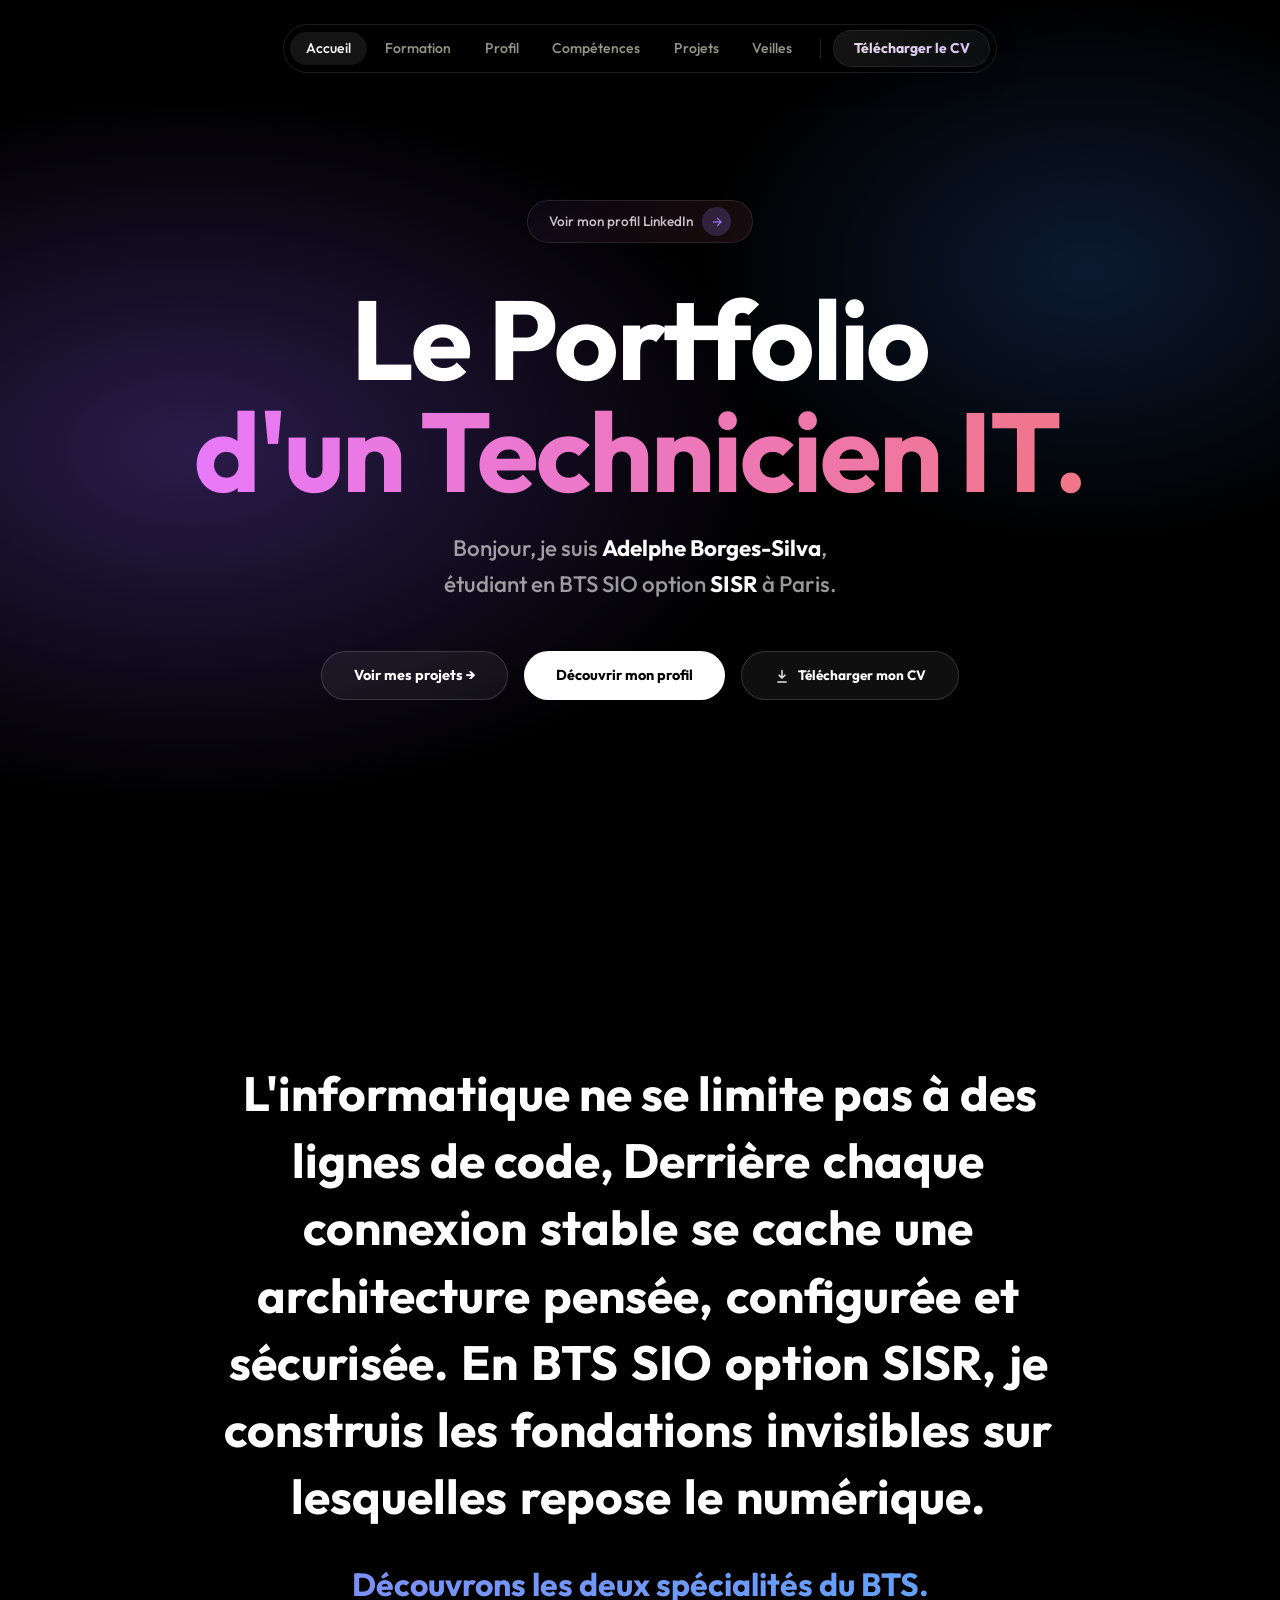
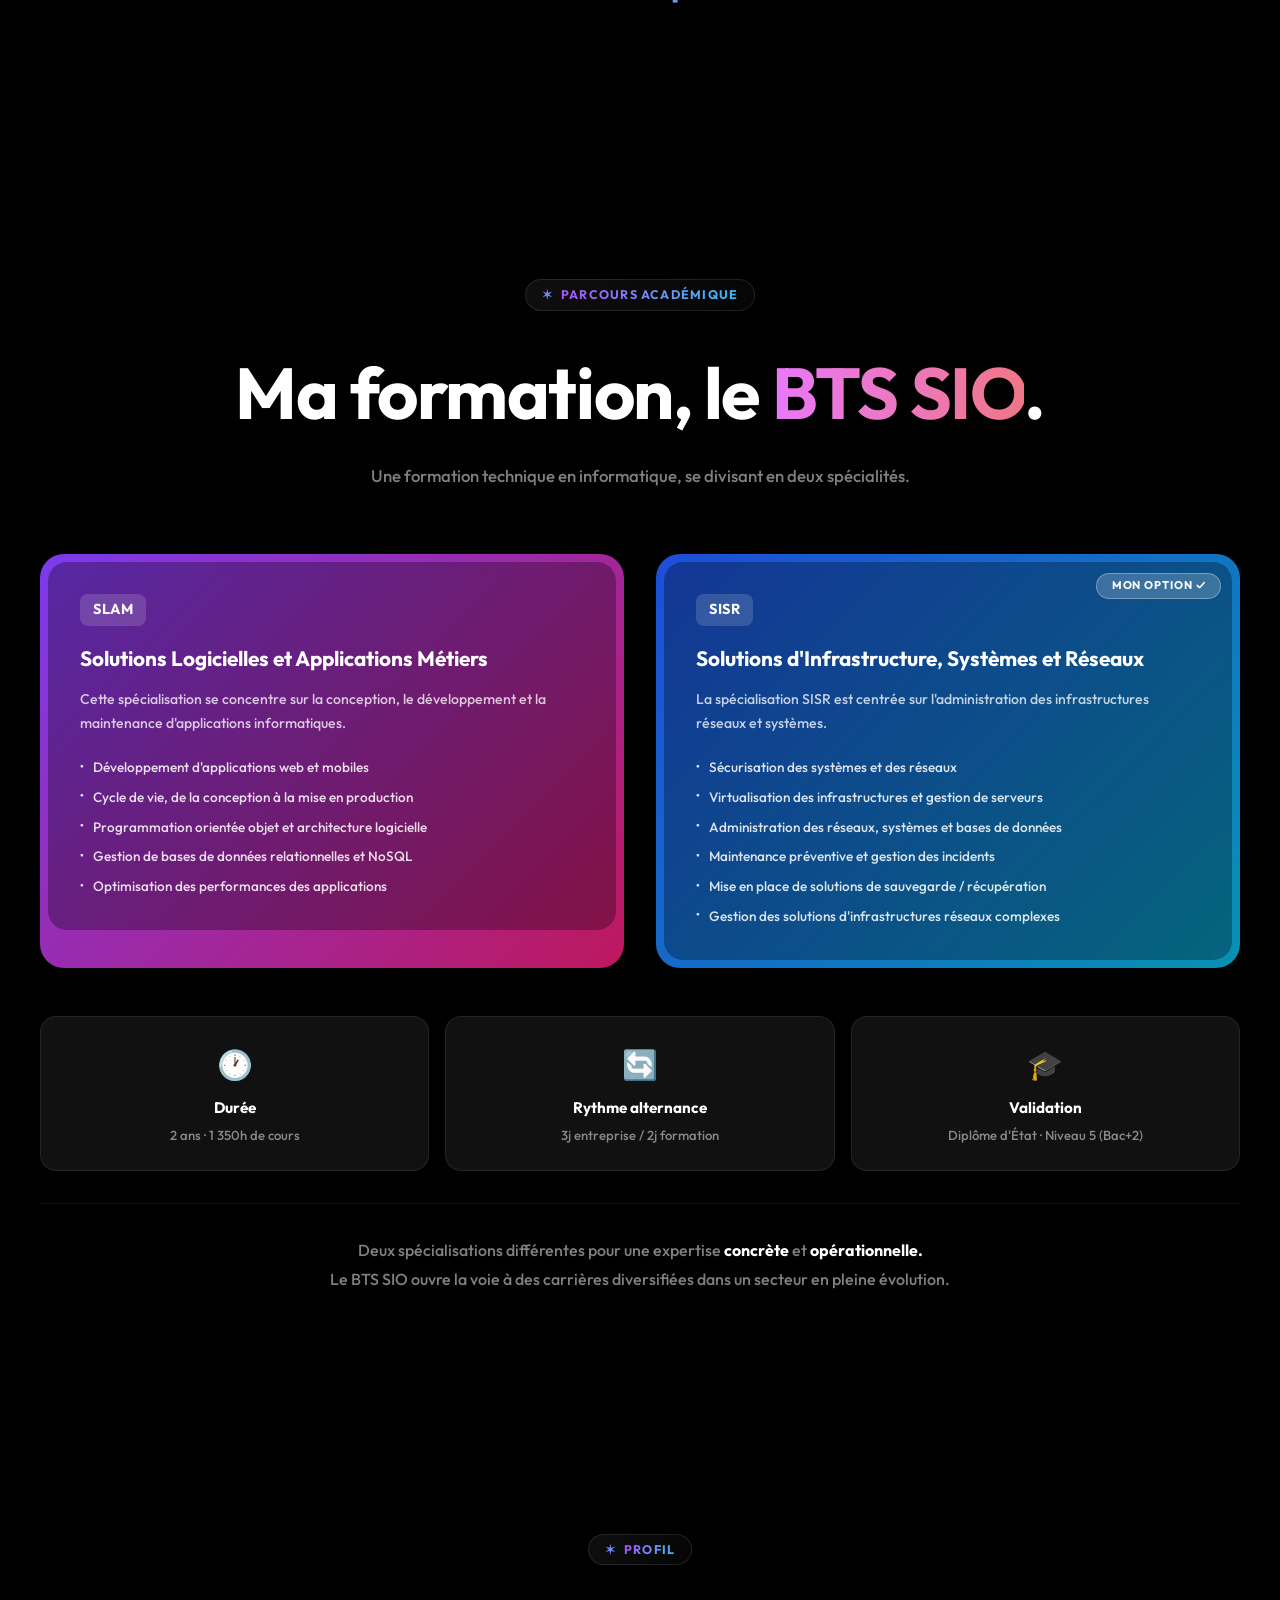
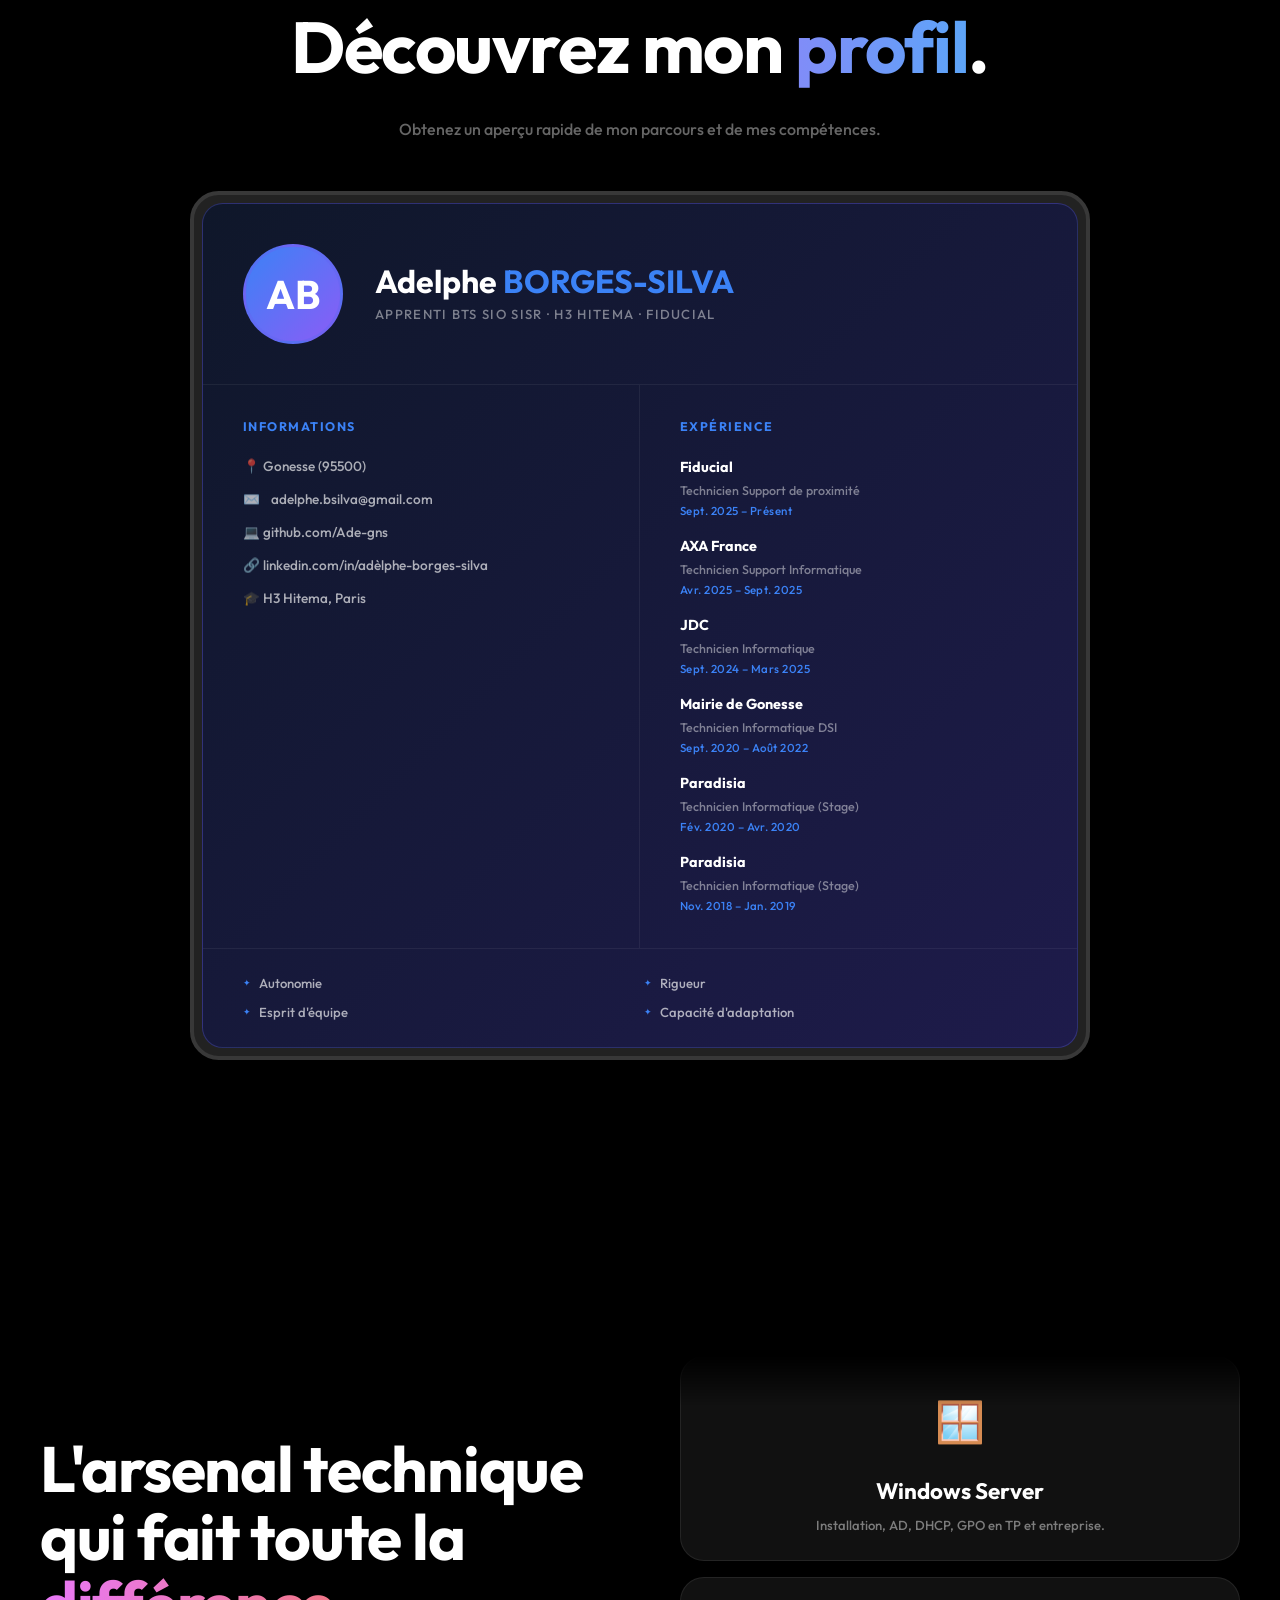
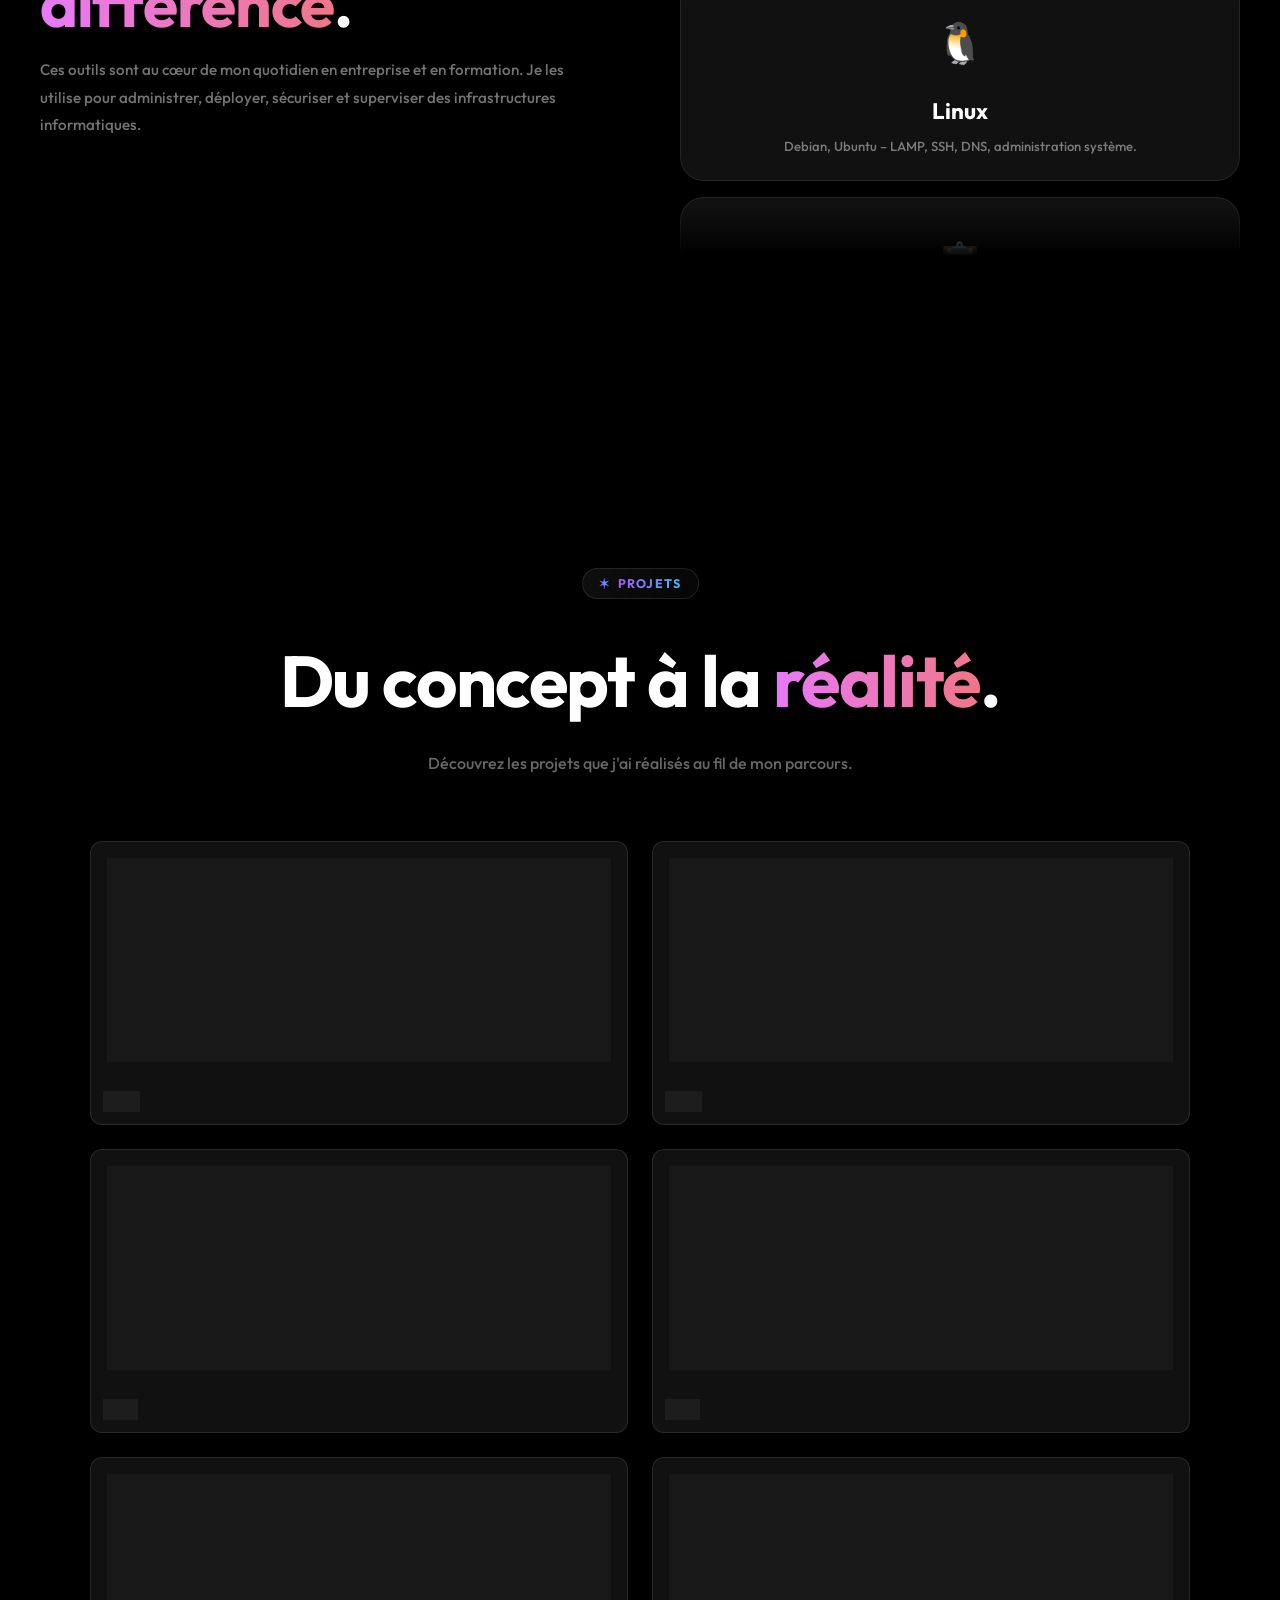
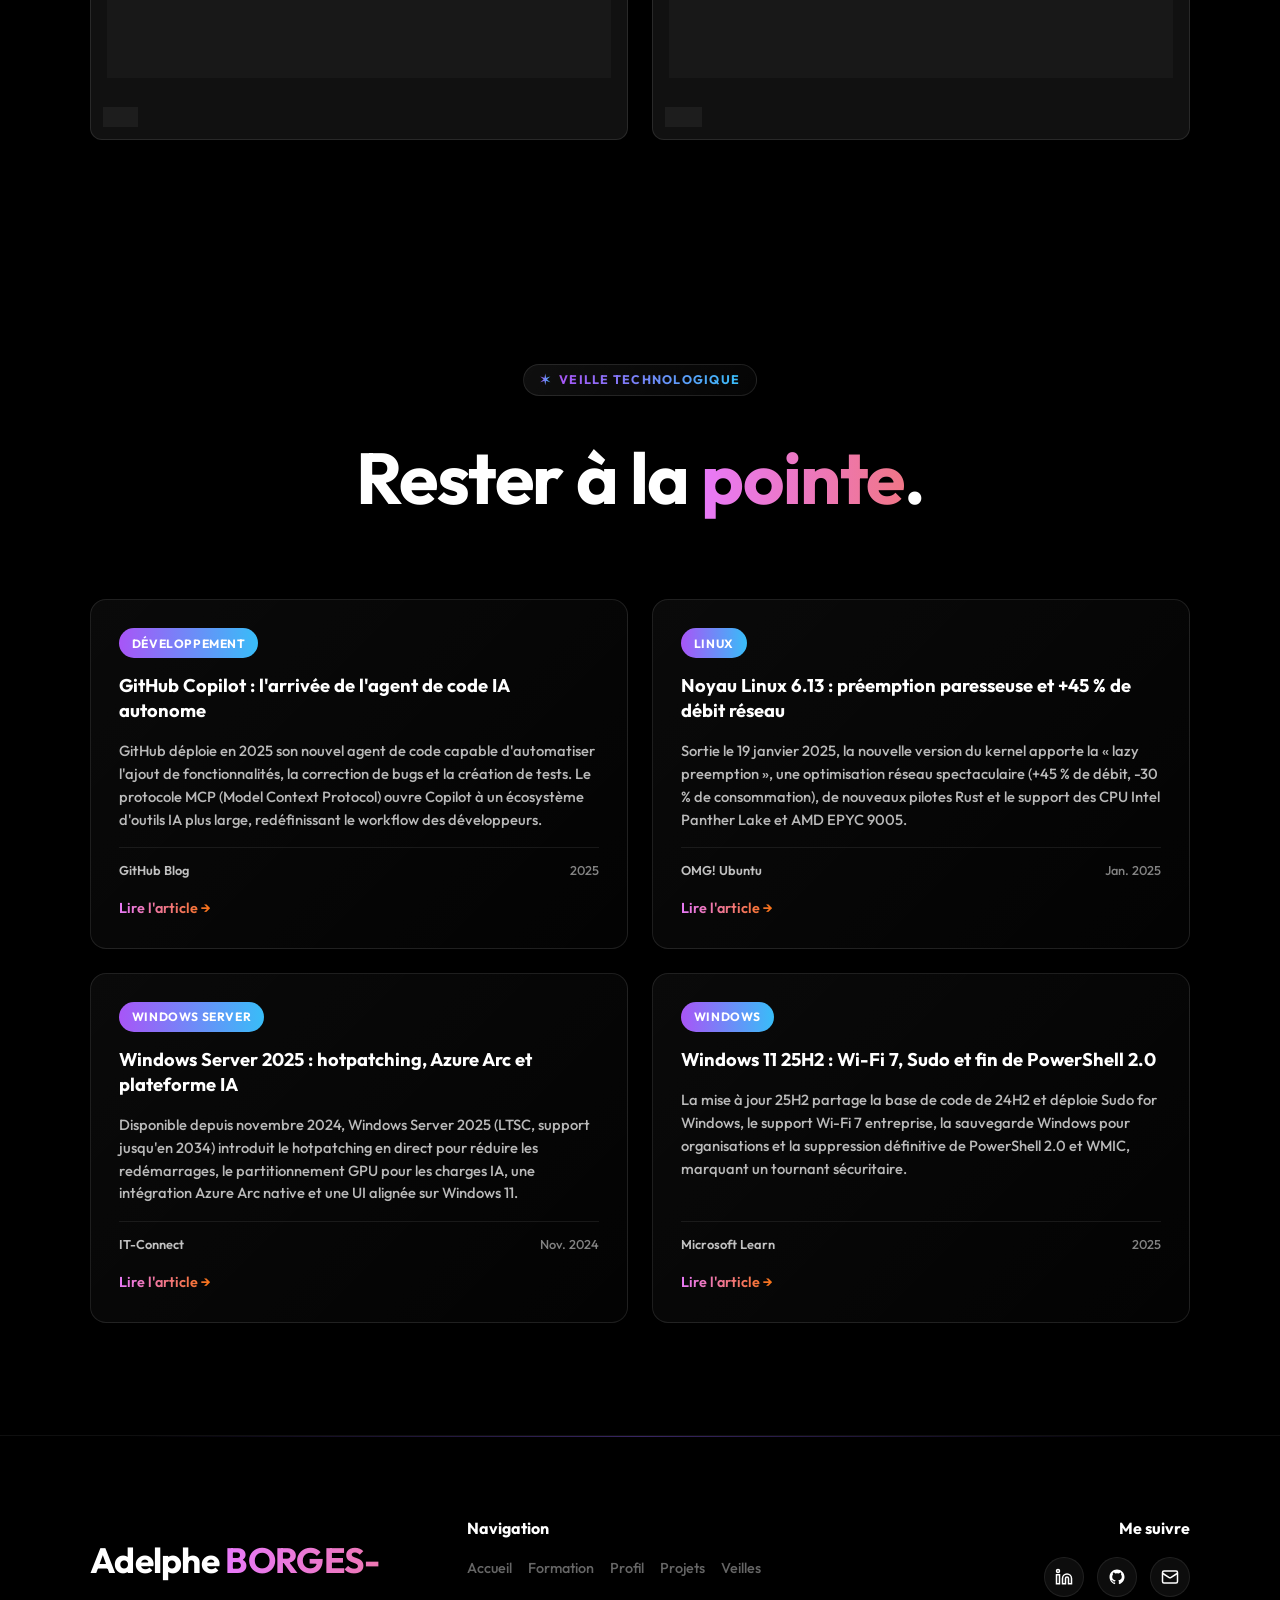
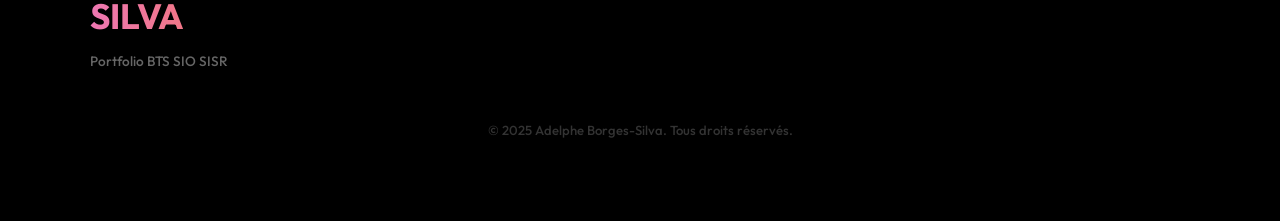
==== index.html @ 4447c148 "Fixing preview" ====
<!DOCTYPE html>
<html lang="fr">
<head>
  <meta charset="UTF-8">
  <meta name="viewport" content="width=device-width, initial-scale=1">
  <title>Portfolio – Adelphe Borges|BTS SIO SISR</title>
  <meta name="description" content="Portfolio BTS SIO SISR d'Adelphe Borges-Silva, technicien IT en alternance.">
  <meta name="author" content="Adelphe Borges-Silva">

  <!-- Google Fonts -->
  <link rel="preconnect" href="https://fonts.googleapis.com">
  <link rel="preconnect" href="https://fonts.gstatic.com" crossorigin>
  <link href="https://fonts.googleapis.com/css2?family=Outfit:wght@400;500;700&family=DM+Sans:wght@400;500;700&display=swap" rel="stylesheet">

  <!-- CSS -->
  <link rel="stylesheet" href="css/style.css">

  <!-- Open Graph -->
  <meta property="og:type" content="website" />
  <meta property="og:url" content="https://ade-gns.github.io/" />
  <meta property="og:title" content="Portfolio – Adelphe Borges-Silva | Technicien IT BTS SIO SISR" />
  <meta property="og:description" content="Portfolio de Adelphe Borges-Silva, étudiant BTS SIO option SISR, en alternance. Découvrez mes projets, compétences et expériences." />
  <meta property="og:image" content="https://ade-gns.github.io/preview.png" />
  <meta property="og:image:width" content="1200" />
  <meta property="og:image:height" content="630" />

  <!-- Twitter Card -->
  <meta name="twitter:card" content="summary_large_image" />
  <meta name="twitter:title" content="Portfolio – Adelphe Borges-Silva | Technicien IT BTS SIO SISR" />
  <meta name="twitter:description" content="Portfolio de Adelphe Borges-Silva, étudiant BTS SIO option SISR à H3 Hitema Paris, en alternance chez Fiducial. Découvrez mes projets, compétences et expériences." />
  <meta name="twitter:image" content="https://ade-gns.github.io/preview.png" />
</head>
<body>

  <!-- Barre de progression scroll -->
  <div class="scroll-progress" aria-hidden="true"></div>

  <!-- ── NAV ── -->
  <nav class="main-nav">
    <ul class="nav-links">
      <li><a href="#accueil" class="active">Accueil</a></li>
      <li><a href="#formation">Formation</a></li>
      <li><a href="#profil">Profil</a></li>
      <li><a href="#competences">Compétences</a></li>
      <li><a href="#projets">Projets</a></li>
      <li><a href="#veille">Veilles</a></li>
    </ul>
    <div class="nav-sep"></div>
    <a href="CV_Adelphe_Borges-Silva.pdf" download class="nav-cta">
      <span>Télécharger le CV</span>
    </a>
  </nav>

  <!-- ── ACCUEIL ── -->
  <section id="accueil">
    <div class="container">
      <a href="https://www.linkedin.com/in/ad%C3%A8lphe-borges-silva-b45936316/" target="_blank" rel="noopener noreferrer" class="hero-tag">
        <span>Voir mon profil LinkedIn</span>
        <div class="hero-tag-arrow">
          <svg width="14" height="14" viewBox="0 0 24 24" fill="none" stroke="rgba(168,129,255,.9)" stroke-width="2" aria-hidden="true">
            <path d="M5 12h14"/><path d="m12 5 7 7-7 7"/>
          </svg>
        </div>
      </a>
      <h1 class="hero-h1">
        Le Portfolio<br>
        <span class="grad">d'un Technicien IT.</span>
      </h1>
      <p class="hero-sub">
        Bonjour, je suis <strong>Adelphe Borges-Silva</strong>,<br>
        étudiant en BTS SIO option <strong>SISR</strong> à Paris.
      </p>
      <div class="hero-btns">
        <a href="#projets" class="btn-pill btn-outline">Voir mes projets →</a>
        <a href="#profil" class="btn-pill btn-solid">Découvrir mon profil</a>
        <a href="CV_Adelphe_Borges-Silva.pdf" download class="btn-pill btn-outline btn-small">
          <svg width="16" height="16" viewBox="0 0 24 24" fill="none" stroke="currentColor" stroke-width="2" aria-hidden="true">
            <path d="M12 3v12"/><path d="m7 10 5 5 5-5"/><path d="M5 21h14"/>
          </svg>
          Télécharger mon CV
        </a>
      </div>
    </div>
  </section>

  <!-- ── INTRO ── -->
  <section id="intro" class="section-intro">
    <div class="intro-text">
      <span>L'informatique ne se limite pas à des lignes de code, </span>
      <span id="scroll-words">
        <span class="fade-word">Derrière </span>
        <span class="fade-word">chaque </span>
        <span class="fade-word">connexion </span>
        <span class="fade-word">stable </span>
        <span class="fade-word">se </span>
        <span class="fade-word">cache </span>
        <span class="fade-word">une </span>
        <span class="fade-word">architecture </span>
        <span class="fade-word">pensée, </span>
        <span class="fade-word">configurée </span>
        <span class="fade-word">et </span>
        <span class="fade-word">sécurisée. </span>
        <span class="fade-word">En </span>
        <span class="fade-word">BTS </span>
        <span class="fade-word">SIO </span>
        <span class="fade-word">option </span>
        <span class="fade-word">SISR, </span>
        <span class="fade-word">je </span>
        <span class="fade-word">construis </span>
        <span class="fade-word">les </span>
        <span class="fade-word">fondations </span>
        <span class="fade-word">invisibles </span>
        <span class="fade-word">sur </span>
        <span class="fade-word">lesquelles </span>
        <span class="fade-word">repose </span>
        <span class="fade-word">le </span>
        <span class="fade-word">numérique. </span>
      </span>
      <span class="intro-cta grad-blue">Découvrons les deux spécialités du BTS.</span>
    </div>
  </section>

  <!-- ── FORMATION ── -->
  <section id="formation">
    <div class="container">
      <div class="formation-header">
        <div class="section-badge"><span class="badge-star">✶</span> <span>Parcours Académique</span></div>
        <h2 class="formation-h2">Ma formation, le <span class="grad">BTS SIO</span>.</h2>
        <p class="formation-sub">Une formation technique en informatique, se divisant en deux spécialités.</p>
      </div>

      <div class="options-grid">
        <div class="option-card slam">
          <div class="option-inner">
            <div class="option-label">SLAM</div>
            <h3 class="option-title">Solutions Logicielles et Applications Métiers</h3>
            <p class="option-desc">Cette spécialisation se concentre sur la conception, le développement et la maintenance d'applications informatiques.</p>
            <ul class="option-list">
              <li>Développement d'applications web et mobiles</li>
              <li>Cycle de vie, de la conception à la mise en production</li>
              <li>Programmation orientée objet et architecture logicielle</li>
              <li>Gestion de bases de données relationnelles et NoSQL</li>
              <li>Optimisation des performances des applications</li>
            </ul>
          </div>
        </div>

        <div class="option-card sisr">
          <span class="option-badge">Mon option ✓</span>
          <div class="option-inner">
            <div class="option-label">SISR</div>
            <h3 class="option-title">Solutions d'Infrastructure, Systèmes et Réseaux</h3>
            <p class="option-desc">La spécialisation SISR est centrée sur l'administration des infrastructures réseaux et systèmes.</p>
            <ul class="option-list">
              <li>Sécurisation des systèmes et des réseaux</li>
              <li>Virtualisation des infrastructures et gestion de serveurs</li>
              <li>Administration des réseaux, systèmes et bases de données</li>
              <li>Maintenance préventive et gestion des incidents</li>
              <li>Mise en place de solutions de sauvegarde / récupération</li>
              <li>Gestion des solutions d'infrastructures réseaux complexes</li>
            </ul>
          </div>
        </div>
      </div>

      <div class="formation-stats">
        <div class="stat-card">
          <div class="stat-icon">🕐</div>
          <div class="stat-title">Durée</div>
          <div class="stat-val">2 ans · 1 350h de cours</div>
        </div>
        <div class="stat-card">
          <div class="stat-icon">🔄</div>
          <div class="stat-title">Rythme alternance</div>
          <div class="stat-val">3j entreprise / 2j formation</div>
        </div>
        <div class="stat-card">
          <div class="stat-icon">🎓</div>
          <div class="stat-title">Validation</div>
          <div class="stat-val">Diplôme d'État · Niveau 5 (Bac+2)</div>
        </div>
      </div>

      <div class="formation-quote">
        Deux spécialisations différentes pour une expertise <strong>concrète</strong> et <strong>opérationnelle.</strong><br>
        Le BTS SIO ouvre la voie à des carrières diversifiées dans un secteur en pleine évolution.
      </div>
    </div>
  </section>

  <!-- ── PROFIL ── -->
  <section id="profil">
    <div class="container">
      <div class="text-center profil-heading">
        <div class="section-badge"><span class="badge-star">✶</span> <span>PROFIL</span></div>
        <h2 class="profil-h2">Découvrez mon <span class="grad-blue">profil</span>.</h2>
        <p class="profil-sub">Obtenez un aperçu rapide de mon parcours et de mes compétences.</p>
      </div>

      <div class="profil-wrap">
        <div class="profil-card-outer">
          <div class="profil-card-inner">
            <div class="profil-top">
              <div class="profil-avatar">AB</div>
              <div>
                <div class="profil-name">Adelphe <span class="profil-name-blue">BORGES-SILVA</span></div>
                <div class="profil-role">Apprenti BTS SIO SISR · H3 Hitema · Fiducial</div>
              </div>
            </div>

            <div class="profil-body">
              <div class="profil-col">
                <div class="profil-col-title">Informations</div>
                <div class="profil-info-list">
                  <div class="profil-info-row">📍 Gonesse (95500)</div>
                  <div class="profil-info-row">✉️ <a href="mailto:adelphe.bsilva@gmail.com">adelphe.bsilva@gmail.com</a></div>
                  <div class="profil-info-row">💻 github.com/Ade-gns</div>
                  <div class="profil-info-row">🔗 linkedin.com/in/adèlphe-borges-silva</div>
                  <div class="profil-info-row">🎓 H3 Hitema, Paris</div>
                </div>
              </div>

              <div class="profil-col">
                <div class="profil-col-title">Expérience</div>
                <div class="profil-exp-list">
                  <div>
                    <div class="profil-exp-co">Fiducial</div>
                    <div class="profil-exp-role">Technicien Support de proximité</div>
                    <div class="profil-exp-date">Sept. 2025 – Présent</div>
                  </div>
                  <div>
                    <div class="profil-exp-co">AXA France</div>
                    <div class="profil-exp-role">Technicien Support Informatique</div>
                    <div class="profil-exp-date">Avr. 2025 – Sept. 2025</div>
                  </div>
                  <div>
                    <div class="profil-exp-co">JDC</div>
                    <div class="profil-exp-role">Technicien Informatique</div>
                    <div class="profil-exp-date">Sept. 2024 – Mars 2025</div>
                  </div>
                  <div>
                    <div class="profil-exp-co">Mairie de Gonesse</div>
                    <div class="profil-exp-role">Technicien Informatique DSI</div>
                    <div class="profil-exp-date">Sept. 2020 – Août 2022</div>
                  </div>
                  <div>
                    <div class="profil-exp-co">Paradisia</div>
                    <div class="profil-exp-role">Technicien Informatique (Stage)</div>
                    <div class="profil-exp-date">Fév. 2020 – Avr. 2020</div>
                  </div>
                  <div>
                    <div class="profil-exp-co">Paradisia</div>
                    <div class="profil-exp-role">Technicien Informatique (Stage)</div>
                    <div class="profil-exp-date">Nov. 2018 – Jan. 2019</div>
                  </div>
                </div>
              </div>
            </div>

            <div class="profil-strengths">
              <div class="profil-str">Autonomie</div>
              <div class="profil-str">Rigueur</div>
              <div class="profil-str">Esprit d'équipe</div>
              <div class="profil-str">Capacité d'adaptation</div>
            </div>
          </div>
        </div>
      </div>
    </div>
  </section>

  <!-- ── COMPÉTENCES ── -->
  <section id="competences">
    <div class="container">
      <div class="comp-layout">
        <div>
          <div class="comp-badge">
            <div class="section-badge"><span class="badge-star">✶</span> <span>OUTILS</span></div>
          </div>
          <h2 class="comp-h2">L'arsenal technique qui fait toute la <span class="grad">différence</span>.</h2>
          <p class="comp-desc">Ces outils sont au cœur de mon quotidien en entreprise et en formation. Je les utilise pour administrer, déployer, sécuriser et superviser des infrastructures informatiques.</p>
        </div>

        <div class="comp-scroll-wrap">
          <div class="comp-scroll-col">
            <!-- Première série -->
            <div class="comp-card-tool"><div class="comp-card-tool-icon">🪟</div><h3 class="comp-card-tool-name">Windows Server</h3><p class="comp-card-tool-desc">Installation, AD, DHCP, GPO en TP et entreprise.</p></div>
            <div class="comp-card-tool"><div class="comp-card-tool-icon">🐧</div><h3 class="comp-card-tool-name">Linux</h3><p class="comp-card-tool-desc">Debian, Ubuntu – LAMP, SSH, DNS, administration système.</p></div>
            <div class="comp-card-tool"><div class="comp-card-tool-icon">📋</div><h3 class="comp-card-tool-name">GLPI</h3><p class="comp-card-tool-desc">Tickets, inventaire et suivi des interventions.</p></div>
            <div class="comp-card-tool"><div class="comp-card-tool-icon">📱</div><h3 class="comp-card-tool-name">Intune / MDM</h3><p class="comp-card-tool-desc">Enrôlement et gestion d'appareils mobiles iOS.</p></div>
            <div class="comp-card-tool"><div class="comp-card-tool-icon">☁️</div><h3 class="comp-card-tool-name">Workspace One</h3><p class="comp-card-tool-desc">Profils utilisateurs et intégration réseau entreprise.</p></div>
            <div class="comp-card-tool"><div class="comp-card-tool-icon">📊</div><h3 class="comp-card-tool-name">Grafana</h3><p class="comp-card-tool-desc">Supervision et monitoring d'infrastructures.</p></div>
            <div class="comp-card-tool"><div class="comp-card-tool-icon">🔒</div><h3 class="comp-card-tool-name">Sécurité Réseaux</h3><p class="comp-card-tool-desc">Sécurisation des systèmes et gestion des risques.</p></div>
            <div class="comp-card-tool"><div class="comp-card-tool-icon">🖥️</div><h3 class="comp-card-tool-name">PDQ Deploy</h3><p class="comp-card-tool-desc">Déploiement automatisé de postes de travail.</p></div>
            <div class="comp-card-tool"><div class="comp-card-tool-icon">💻</div><h3 class="comp-card-tool-name">VMware</h3><p class="comp-card-tool-desc">Création et gestion de machines virtuelles, déploiement en production.</p></div>
            <div class="comp-card-tool"><div class="comp-card-tool-icon">🌐</div><h3 class="comp-card-tool-name">Apache2</h3><p class="comp-card-tool-desc">Configuration de serveurs web, VirtualHost, mod_rewrite et modules PHP.</p></div>
            <div class="comp-card-tool"><div class="comp-card-tool-icon">🗄️</div><h3 class="comp-card-tool-name">MariaDB / MySQL</h3><p class="comp-card-tool-desc">Création et administration de bases de données SQL, sécurisation et import/export.</p></div>
            <div class="comp-card-tool"><div class="comp-card-tool-icon">🐘</div><h3 class="comp-card-tool-name">PHP</h3><p class="comp-card-tool-desc">Déploiement d'applications web, configuration php.ini, extensions serveur.</p></div>
            <div class="comp-card-tool"><div class="comp-card-tool-icon">📦</div><h3 class="comp-card-tool-name">OCS Inventory NG</h3><p class="comp-card-tool-desc">Inventaire automatique du parc informatique, agents et intégration GLPI.</p></div>
            <div class="comp-card-tool"><div class="comp-card-tool-icon">🔵</div><h3 class="comp-card-tool-name">phpMyAdmin</h3><p class="comp-card-tool-desc">Interface web d'administration des bases de données MariaDB/MySQL.</p></div>
            <!-- Doublons pour boucle infinie CSS -->
            <div class="comp-card-tool"><div class="comp-card-tool-icon">🪟</div><h3 class="comp-card-tool-name">Windows Server</h3><p class="comp-card-tool-desc">Installation, AD, DHCP, GPO en TP et entreprise.</p></div>
            <div class="comp-card-tool"><div class="comp-card-tool-icon">🐧</div><h3 class="comp-card-tool-name">Linux</h3><p class="comp-card-tool-desc">Debian, Ubuntu – LAMP, SSH, DNS, administration système.</p></div>
            <div class="comp-card-tool"><div class="comp-card-tool-icon">📋</div><h3 class="comp-card-tool-name">GLPI</h3><p class="comp-card-tool-desc">Tickets, inventaire et suivi des interventions.</p></div>
            <div class="comp-card-tool"><div class="comp-card-tool-icon">📱</div><h3 class="comp-card-tool-name">Intune / MDM</h3><p class="comp-card-tool-desc">Enrôlement et gestion d'appareils mobiles iOS.</p></div>
            <div class="comp-card-tool"><div class="comp-card-tool-icon">☁️</div><h3 class="comp-card-tool-name">Workspace One</h3><p class="comp-card-tool-desc">Profils utilisateurs et intégration réseau entreprise.</p></div>
            <div class="comp-card-tool"><div class="comp-card-tool-icon">📊</div><h3 class="comp-card-tool-name">Grafana</h3><p class="comp-card-tool-desc">Supervision et monitoring d'infrastructures.</p></div>
            <div class="comp-card-tool"><div class="comp-card-tool-icon">🔒</div><h3 class="comp-card-tool-name">Sécurité Réseaux</h3><p class="comp-card-tool-desc">Sécurisation des systèmes et gestion des risques.</p></div>
            <div class="comp-card-tool"><div class="comp-card-tool-icon">🖥️</div><h3 class="comp-card-tool-name">PDQ Deploy</h3><p class="comp-card-tool-desc">Déploiement automatisé de postes de travail.</p></div>
            <div class="comp-card-tool"><div class="comp-card-tool-icon">💻</div><h3 class="comp-card-tool-name">VMware</h3><p class="comp-card-tool-desc">Création et gestion de machines virtuelles, déploiement en production.</p></div>
            <div class="comp-card-tool"><div class="comp-card-tool-icon">🌐</div><h3 class="comp-card-tool-name">Apache2</h3><p class="comp-card-tool-desc">Configuration de serveurs web, VirtualHost, mod_rewrite et modules PHP.</p></div>
            <div class="comp-card-tool"><div class="comp-card-tool-icon">🗄️</div><h3 class="comp-card-tool-name">MariaDB / MySQL</h3><p class="comp-card-tool-desc">Création et administration de bases de données SQL, sécurisation et import/export.</p></div>
            <div class="comp-card-tool"><div class="comp-card-tool-icon">🐘</div><h3 class="comp-card-tool-name">PHP</h3><p class="comp-card-tool-desc">Déploiement d'applications web, configuration php.ini, extensions serveur.</p></div>
            <div class="comp-card-tool"><div class="comp-card-tool-icon">📦</div><h3 class="comp-card-tool-name">OCS Inventory NG</h3><p class="comp-card-tool-desc">Inventaire automatique du parc informatique, agents et intégration GLPI.</p></div>
            <div class="comp-card-tool"><div class="comp-card-tool-icon">🔵</div><h3 class="comp-card-tool-name">phpMyAdmin</h3><p class="comp-card-tool-desc">Interface web d'administration des bases de données MariaDB/MySQL.</p></div>
          </div>
        </div>
      </div>
    </div>
  </section>

  <!-- ── PROJETS ── -->
  <section id="projets">
    <div class="container">
      <div class="projets-header">
        <div class="section-badge"><span class="badge-star">✶</span> <span>PROJETS</span></div>
        <h2 class="projets-h2">Du concept à la <span class="grad">réalité</span>.</h2>
        <p class="projets-sub">Découvrez les projets que j'ai réalisés au fil de mon parcours.</p>
      </div>

      <div class="projets-grid">
        <a href="TP_Debian_Marvel_v2.pdf" target="_blank" class="projet-card-new">
          <span class="card-status">Terminé</span>
          <div class="card-main">
            <img src="logos/debian.svg" alt="Debian" class="card-img">
          </div>
          <div class="card-footer">
            <div class="card-title-wrap">
              <svg class="card-icon-blue" width="16" height="16" viewBox="0 0 24 24" fill="none" stroke="currentColor" stroke-width="2" aria-hidden="true"><path d="M12 3v12"/><path d="m7 10 5 5 5-5"/><path d="M5 21h14"/></svg>
              <span class="card-title">TP Linux – Administration Debian</span>
            </div>
          </div>
          <span class="card-year">2024</span>
          <div class="card-arrow">
            <svg width="14" height="14" viewBox="0 0 24 24" fill="none" stroke="currentColor" stroke-width="2" aria-hidden="true"><path d="m6 9 6 6 6-6"/></svg>
          </div>
        </a>

        <a href="Procedure_Installation_GLPI_corrigee(1).pdf" target="_blank" class="projet-card-new">
          <span class="card-status">Terminé</span>
          <div class="card-main">
            <img src="logos/glpi.svg" alt="GLPI" class="card-img">
          </div>
          <div class="card-footer">
            <div class="card-title-wrap">
              <svg class="card-icon-blue" width="16" height="16" viewBox="0 0 24 24" fill="none" stroke="currentColor" stroke-width="2" aria-hidden="true"><path d="M12 3v12"/><path d="m7 10 5 5 5-5"/><path d="M5 21h14"/></svg>
              <span class="card-title">Mise en place de GLPI</span>
            </div>
          </div>
          <span class="card-year">2022</span>
          <div class="card-arrow">
            <svg width="14" height="14" viewBox="0 0 24 24" fill="none" stroke="currentColor" stroke-width="2" aria-hidden="true"><path d="m6 9 6 6 6-6"/></svg>
          </div>
        </a>

        <a href="Procedure_Installation_phpMyAdmin_corrigee.pdf" target="_blank" class="projet-card-new">
          <span class="card-status">Terminé</span>
          <div class="card-main">
            <img src="logos/phpmyadmin.svg" alt="phpMyAdmin" class="card-img">
          </div>
          <div class="card-footer">
            <div class="card-title-wrap">
              <svg class="card-icon-blue" width="16" height="16" viewBox="0 0 24 24" fill="none" stroke="currentColor" stroke-width="2" aria-hidden="true"><path d="M12 3v12"/><path d="m7 10 5 5 5-5"/><path d="M5 21h14"/></svg>
              <span class="card-title">Réalisation phpMyAdmin</span>
            </div>
          </div>
          <span class="card-year">2021</span>
          <div class="card-arrow">
            <svg width="14" height="14" viewBox="0 0 24 24" fill="none" stroke="currentColor" stroke-width="2" aria-hidden="true"><path d="m6 9 6 6 6-6"/></svg>
          </div>
        </a>

        <a href="Migration_GLPI_complete.pdf" target="_blank" class="projet-card-new">
          <span class="card-status">Terminé</span>
          <div class="card-main">
            <img src="logos/glpi.svg" alt="Migration GLPI" class="card-img">
          </div>
          <div class="card-footer">
            <div class="card-title-wrap">
              <svg class="card-icon-blue" width="16" height="16" viewBox="0 0 24 24" fill="none" stroke="currentColor" stroke-width="2" aria-hidden="true"><path d="M12 3v12"/><path d="m7 10 5 5 5-5"/><path d="M5 21h14"/></svg>
              <span class="card-title">Migration serveur GLPI</span>
            </div>
          </div>
          <span class="card-year">2021</span>
          <div class="card-arrow">
            <svg width="14" height="14" viewBox="0 0 24 24" fill="none" stroke="currentColor" stroke-width="2" aria-hidden="true"><path d="m6 9 6 6 6-6"/></svg>
          </div>
        </a>

        <a href="Procedure_Installation_OCS_corrigee.pdf" target="_blank" class="projet-card-new">
          <span class="card-status">Terminé</span>
          <div class="card-main">
            <img src="logos/ocs.svg" alt="OCS Inventory" class="card-img">
          </div>
          <div class="card-footer">
            <div class="card-title-wrap">
              <svg class="card-icon-blue" width="16" height="16" viewBox="0 0 24 24" fill="none" stroke="currentColor" stroke-width="2" aria-hidden="true"><path d="M12 3v12"/><path d="m7 10 5 5 5-5"/><path d="M5 21h14"/></svg>
              <span class="card-title">Installation OCS Inventory</span>
            </div>
          </div>
          <span class="card-year">2021</span>
          <div class="card-arrow">
            <svg width="14" height="14" viewBox="0 0 24 24" fill="none" stroke="currentColor" stroke-width="2" aria-hidden="true"><path d="m6 9 6 6 6-6"/></svg>
          </div>
        </a>

        <a href="GLPI_11.0.7_Installation_Migration.pdf" target="_blank" class="projet-card-new">
          <span class="card-status">Terminé</span>
          <div class="card-main">
            <img src="logos/glpi.svg" alt="GLPI 11" class="card-img">
          </div>
          <div class="card-footer">
            <div class="card-title-wrap">
              <svg class="card-icon-blue" width="16" height="16" viewBox="0 0 24 24" fill="none" stroke="currentColor" stroke-width="2" aria-hidden="true"><path d="M12 3v12"/><path d="m7 10 5 5 5-5"/><path d="M5 21h14"/></svg>
              <span class="card-title">GLPI 11 – Installation &amp; Migration</span>
            </div>
          </div>
          <span class="card-year">2025</span>
          <div class="card-arrow">
            <svg width="14" height="14" viewBox="0 0 24 24" fill="none" stroke="currentColor" stroke-width="2" aria-hidden="true"><path d="m6 9 6 6 6-6"/></svg>
          </div>
        </a>
      </div>
    </div>
  </section>

  <!-- ── VEILLE ── -->
  <section id="veille">
    <div class="container">
      <div class="veille-header">
        <div class="section-badge"><span class="badge-star">✶</span> <span>VEILLE TECHNOLOGIQUE</span></div>
        <h2 class="veille-h2">Rester à la <span class="grad">pointe</span>.</h2>
      </div>

      <div class="articles-grid">
        <a href="https://github.blog/changelog/" target="_blank" rel="noopener noreferrer" class="article-card">
          <div class="article-tag">Développement</div>
          <h3 class="article-title">GitHub Copilot : l'arrivée de l'agent de code IA autonome</h3>
          <p class="article-desc">GitHub déploie en 2025 son nouvel agent de code capable d'automatiser l'ajout de fonctionnalités, la correction de bugs et la création de tests. Le protocole MCP (Model Context Protocol) ouvre Copilot à un écosystème d'outils IA plus large, redéfinissant le workflow des développeurs.</p>
          <div class="article-meta">
            <span class="article-source">GitHub Blog</span>
            <span class="article-date">2025</span>
          </div>
          <span class="article-link">Lire l'article →</span>
        </a>

        <a href="https://www.omgubuntu.co.uk/2025/01/linux-kernel-6-13-release-features" target="_blank" rel="noopener noreferrer" class="article-card">
          <div class="article-tag">Linux</div>
          <h3 class="article-title">Noyau Linux 6.13 : préemption paresseuse et +45 % de débit réseau</h3>
          <p class="article-desc">Sortie le 19 janvier 2025, la nouvelle version du kernel apporte la « lazy preemption », une optimisation réseau spectaculaire (+45 % de débit, -30 % de consommation), de nouveaux pilotes Rust et le support des CPU Intel Panther Lake et AMD EPYC 9005.</p>
          <div class="article-meta">
            <span class="article-source">OMG! Ubuntu</span>
            <span class="article-date">Jan. 2025</span>
          </div>
          <span class="article-link">Lire l'article →</span>
        </a>

        <a href="https://www.it-connect.fr/windows-server-2025-est-disponible-quelles-sont-les-nouveautes/" target="_blank" rel="noopener noreferrer" class="article-card">
          <div class="article-tag">Windows Server</div>
          <h3 class="article-title">Windows Server 2025 : hotpatching, Azure Arc et plateforme IA</h3>
          <p class="article-desc">Disponible depuis novembre 2024, Windows Server 2025 (LTSC, support jusqu'en 2034) introduit le hotpatching en direct pour réduire les redémarrages, le partitionnement GPU pour les charges IA, une intégration Azure Arc native et une UI alignée sur Windows 11.</p>
          <div class="article-meta">
            <span class="article-source">IT-Connect</span>
            <span class="article-date">Nov. 2024</span>
          </div>
          <span class="article-link">Lire l'article →</span>
        </a>

        <a href="https://learn.microsoft.com/fr-fr/windows/whats-new/whats-new-windows-11-version-25h2" target="_blank" rel="noopener noreferrer" class="article-card">
          <div class="article-tag">Windows</div>
          <h3 class="article-title">Windows 11 25H2 : Wi-Fi 7, Sudo et fin de PowerShell 2.0</h3>
          <p class="article-desc">La mise à jour 25H2 partage la base de code de 24H2 et déploie Sudo for Windows, le support Wi-Fi 7 entreprise, la sauvegarde Windows pour organisations et la suppression définitive de PowerShell 2.0 et WMIC, marquant un tournant sécuritaire.</p>
          <div class="article-meta">
            <span class="article-source">Microsoft Learn</span>
            <span class="article-date">2025</span>
          </div>
          <span class="article-link">Lire l'article →</span>
        </a>
      </div>
    </div>
  </section>

  <!-- ── FOOTER ── -->
  <footer>
    <div class="footer-top-line"></div>
    <div class="footer-grid">
      <div>
        <div class="footer-name">Adelphe <span class="grad">BORGES-SILVA</span></div>
        <div class="footer-sub">Portfolio BTS SIO SISR</div>
      </div>
      <div>
        <div class="footer-nav-title">Navigation</div>
        <nav class="footer-nav">
          <a href="#accueil">Accueil</a>
          <a href="#formation">Formation</a>
          <a href="#profil">Profil</a>
          <a href="#projets">Projets</a>
          <a href="#veille">Veilles</a>
        </nav>
      </div>
      <div>
        <div class="footer-social-title">Me suivre</div>
        <div class="footer-socials">
          <a href="https://www.linkedin.com/in/ad%C3%A8lphe-borges-silva-b45936316" target="_blank" rel="noopener noreferrer" class="social-btn" title="LinkedIn">
            <svg width="18" height="18" viewBox="0 0 24 24" fill="none" stroke="currentColor" stroke-width="2" aria-hidden="true"><path d="M16 8a6 6 0 0 1 6 6v7h-4v-7a2 2 0 0 0-2-2 2 2 0 0 0-2 2v7h-4v-7a6 6 0 0 1 6-6z"/><rect width="4" height="12" x="2" y="9"/><circle cx="4" cy="4" r="2"/></svg>
          </a>
          <a href="https://github.com/Ade-gns" target="_blank" rel="noopener noreferrer" class="social-btn" title="GitHub">
            <svg width="18" height="18" viewBox="0 0 24 24" fill="currentColor" aria-hidden="true"><path d="M12 2C6.477 2 2 6.477 2 12c0 4.418 2.865 8.166 6.839 9.489.5.092.682-.217.682-.482 0-.237-.009-.868-.014-1.703-2.782.604-3.369-1.341-3.369-1.341-.454-1.155-1.11-1.463-1.11-1.463-.908-.62.069-.608.069-.608 1.003.07 1.531 1.03 1.531 1.03.892 1.529 2.341 1.087 2.91.832.092-.647.35-1.088.636-1.338-2.22-.253-4.555-1.11-4.555-4.943 0-1.091.39-1.984 1.029-2.683-.103-.253-.446-1.27.098-2.647 0 0 .84-.269 2.75 1.025A9.578 9.578 0 0 1 12 6.836a9.59 9.59 0 0 1 2.504.337c1.909-1.294 2.747-1.025 2.747-1.025.546 1.377.203 2.394.1 2.647.64.699 1.028 1.592 1.028 2.683 0 3.842-2.339 4.687-4.566 4.935.359.309.678.919.678 1.852 0 1.336-.012 2.415-.012 2.743 0 .267.18.578.688.48C19.138 20.163 22 16.418 22 12c0-5.523-4.477-10-10-10z"/></svg>
          </a>
          <a href="mailto:adelphe.bsilva@gmail.com" class="social-btn" title="Email">
            <svg width="18" height="18" viewBox="0 0 24 24" fill="none" stroke="currentColor" stroke-width="2" aria-hidden="true"><rect width="20" height="16" x="2" y="4" rx="2"/><path d="m22 7-8.97 5.7a1.94 1.94 0 0 1-2.06 0L2 7"/></svg>
          </a>
        </div>
      </div>
    </div>
    <div class="footer-copy">© 2025 Adelphe Borges-Silva. Tous droits réservés.</div>
  </footer>

  <!-- JS -->
  <script src="script.js"></script>
</body>
</html>
---- css/style.css ----
/* ══════════════════════════════════════════════
   style.css — Portfolio Adelphe Borges-Silva
   ══════════════════════════════════════════════ */

/* ── RESET & BASE ── */
*, *::before, *::after {
  box-sizing: border-box;
  margin: 0;
  padding: 0;
}

html {
  scroll-behavior: smooth;
}

body {
  background: #000;
  color: #fff;
  font-family: 'Outfit', 'DM Sans', sans-serif;
  font-weight: 500;
  overflow-x: hidden;
  line-height: 1.6;
}

/* ── GRADIENTS ── */
.grad {
  background: linear-gradient(90deg, #e879f9, #f97316);
  -webkit-background-clip: text;
  -webkit-text-fill-color: transparent;
  background-clip: text;
}

.grad-blue {
  background: linear-gradient(90deg, #818cf8, #38bdf8);
  -webkit-background-clip: text;
  -webkit-text-fill-color: transparent;
  background-clip: text;
}

.grad-purple {
  background: linear-gradient(90deg, #a855f7, #ec4899);
  -webkit-background-clip: text;
  -webkit-text-fill-color: transparent;
  background-clip: text;
}

.grad-green {
  background: linear-gradient(90deg, #34d399, #38bdf8);
  -webkit-background-clip: text;
  -webkit-text-fill-color: transparent;
  background-clip: text;
}

.grad, .grad-blue, .grad-green {
  background-size: 200% auto;
  animation: gradientShift 6s ease-in-out infinite;
}

@keyframes gradientShift {
  0%, 100% { background-position: 0% 50%; }
  50%       { background-position: 100% 50%; }
}

@media (prefers-reduced-motion: reduce) {
  .grad, .grad-blue, .grad-green { animation: none; }
}

/* ── SCROLL PROGRESS ── */
.scroll-progress {
  position: fixed;
  top: 0;
  left: 0;
  height: 3px;
  width: 0%;
  background: linear-gradient(90deg, #e879f9, #f97316, #38bdf8);
  z-index: 9999;
  transition: width .1s linear;
}

/* ── NAV ── */
.main-nav {
  position: fixed;
  top: 1.5rem;
  left: 50%;
  transform: translateX(-50%);
  z-index: 900;
  display: flex;
  align-items: center;
  gap: .75rem;
  padding: .3rem .4rem;
  border-radius: 2rem;
  border: 1px solid rgba(255, 255, 255, .1);
  background: linear-gradient(120deg, rgba(0,0,0,.6) 0%, rgba(0,0,0,.4) 100%);
  backdrop-filter: blur(16px);
  box-shadow: 0 6px 24px rgba(0, 0, 0, .3);
  opacity: 0;
  animation: navIn .8s .3s ease forwards;
}

@keyframes navIn {
  to { opacity: 1; }
}

.nav-links {
  display: flex;
  gap: .1rem;
  list-style: none;
}

.nav-links a {
  color: #999a8d;
  text-decoration: none;
  font-size: .88rem;
  font-weight: 500;
  padding: .45rem 1rem;
  border-radius: 1.8rem;
  transition: color .2s, background .2s;
  white-space: nowrap;
}

.nav-links a:hover,
.nav-links a.active {
  color: #fff;
  background: rgba(255, 255, 255, .08);
}

.nav-sep {
  width: 1px;
  height: 1.2rem;
  background: rgba(255, 255, 255, .15);
}

.nav-cta {
  padding: .4rem 1.2rem;
  border-radius: 1.8rem;
  background: linear-gradient(120deg, rgba(255,255,255,.08) 0%, rgba(200,200,200,.06) 100%);
  border: 1px solid rgba(255, 255, 255, .08);
  font-size: .88rem;
  font-weight: 700;
  text-decoration: none;
  white-space: nowrap;
  position: relative;
  overflow: hidden;
  transition: transform .25s cubic-bezier(.2, .8, .2, 1);
}

.nav-cta span {
  background: linear-gradient(90deg, rgba(255,240,255,.9), rgba(220,200,255,1));
  -webkit-background-clip: text;
  -webkit-text-fill-color: transparent;
  background-clip: text;
}

.nav-cta::after {
  content: '';
  position: absolute;
  inset: 0;
  background: linear-gradient(90deg, rgba(255,255,255,.05), transparent);
  opacity: 0;
  transition: opacity .2s;
}

.nav-cta:hover::after {
  opacity: .6;
}

/* ── BADGE ── */
.section-badge {
  display: inline-flex;
  align-items: center;
  gap: .5rem;
  border-radius: 100px;
  padding: .3rem 1rem;
  border: 1px solid rgba(255, 255, 255, .1);
  background: linear-gradient(120deg, rgba(255,255,255,.06) 0%, rgba(255,255,255,.02) 100%);
  backdrop-filter: blur(8px);
  font-size: .78rem;
  font-weight: 700;
  letter-spacing: .1em;
  text-transform: uppercase;
  margin-bottom: 1.5rem;
}

.section-badge span {
  background: linear-gradient(90deg, #a855f7, #38bdf8);
  -webkit-background-clip: text;
  -webkit-text-fill-color: transparent;
  background-clip: text;
}

.badge-star {
  color: #a855f7;
}

/* ── LAYOUT ── */
section {
  min-height: 100vh;
  display: flex;
  flex-direction: column;
  justify-content: center;
  padding: 7rem 2rem;
}

.container {
  max-width: 1200px;
  margin: 0 auto;
  width: 100%;
}

.text-center {
  text-align: center;
}

/* ── ACCUEIL ── */
#accueil {
  background:
    radial-gradient(ellipse 70% 60% at 15% 50%, rgba(139,92,246,.3) 0%, transparent 65%),
    radial-gradient(ellipse 50% 50% at 85% 30%, rgba(59,130,246,.2) 0%, transparent 60%),
    #000;
  align-items: center;
  text-align: center;
}

.hero-tag {
  display: inline-flex;
  align-items: center;
  gap: .6rem;
  border-radius: 100px;
  padding: .4rem 1.3rem;
  background: linear-gradient(120deg, rgba(168,129,255,.05) 0%, rgba(242,99,120,.1) 100%);
  border: 1px solid rgba(255, 255, 255, .1);
  backdrop-filter: blur(8px);
  font-size: .85rem;
  color: rgba(255, 240, 255, .8);
  text-decoration: none;
  margin-bottom: 2.5rem;
  opacity: 0;
  animation: fadeUp .8s .5s ease forwards;
}

.hero-tag:hover {
  background: linear-gradient(120deg, rgba(168,129,255,.1) 0%, rgba(242,99,120,.18) 100%);
  border-color: rgba(168, 129, 255, .3);
}

.hero-tag-arrow {
  display: inline-flex;
  align-items: center;
  justify-content: center;
  width: 1.8rem;
  height: 1.8rem;
  border-radius: 50%;
  background: rgba(168, 129, 255, .2);
}

.hero-h1 {
  font-size: clamp(3.5rem, 9vw, 7rem);
  font-weight: 700;
  line-height: 1.0;
  letter-spacing: -.02em;
  margin-bottom: 1.5rem;
  opacity: 0;
  animation: fadeUp .9s .65s ease forwards;
}

.hero-sub {
  font-size: clamp(1rem, 2.5vw, 1.4rem);
  color: rgba(255, 255, 255, .6);
  font-weight: 500;
  max-width: 640px;
  margin: 0 auto 3rem;
  opacity: 0;
  animation: fadeUp 1s .8s ease forwards;
}

.hero-sub strong {
  color: #fff;
}

.hero-btns {
  display: flex;
  gap: 1rem;
  justify-content: center;
  flex-wrap: wrap;
  opacity: 0;
  animation: fadeUp 1s .95s ease forwards;
}

/* ── BOUTONS ── */
.btn-pill {
  display: inline-flex;
  align-items: center;
  gap: .5rem;
  padding: .75rem 2rem;
  border-radius: 100px;
  font-size: .9rem;
  font-weight: 700;
  text-decoration: none;
  transition: transform .25s cubic-bezier(.2, .8, .2, 1), background .3s ease, color .3s ease;
}

.btn-pill.btn-small {
  font-size: .85rem;
}

.btn-outline {
  background: rgba(255, 255, 255, .06);
  border: 1px solid rgba(255, 255, 255, .15);
  color: #fff;
  backdrop-filter: blur(8px);
}

.btn-outline:hover {
  background: rgba(255, 255, 255, .12);
}

.btn-solid {
  background: #fff;
  color: #000;
}

.btn-solid:hover {
  opacity: .88;
}

@keyframes fadeUp {
  from { opacity: 0; transform: translateY(30px); }
  to   { opacity: 1; transform: translateY(0); }
}

/* ── FADE WORDS ── */
.fade-word {
  opacity: .1;
  transition: opacity .8s cubic-bezier(0.4, 0, 0.2, 1), color .8s ease;
  display: inline-block;
  margin-right: .25rem;
  will-change: opacity;
}

.fade-word.visible {
  opacity: 1;
  color: #fff;
}

/* ── INTRO ── */
.section-intro {
  min-height: auto;
  padding: 10rem 2rem;
  display: flex;
  align-items: center;
  justify-content: center;
  background: #000;
}

.intro-text {
  max-width: 900px;
  text-align: center;
  font-size: clamp(1.8rem, 4vw, 3rem);
  font-weight: 700;
  line-height: 1.4;
}

.intro-text .fade-word {
  color: rgba(255, 255, 255, .15);
  transition: color .4s;
}

.intro-text .fade-word.visible {
  color: #fff;
}

.intro-cta {
  display: block;
  font-size: clamp(1.2rem, 2.5vw, 2rem);
  margin-top: 2rem;
}

/* ── FORMATION ── */
#formation {
  background: #000;
  padding: 7rem 2rem;
}

.formation-header {
  text-align: center;
  margin-bottom: 4rem;
}

.formation-h2 {
  font-size: clamp(2.5rem, 6vw, 4.5rem);
  font-weight: 700;
  letter-spacing: -.02em;
  margin-bottom: .8rem;
}

.formation-sub {
  color: rgba(255, 255, 255, .5);
  font-size: 1.05rem;
}

.options-grid {
  display: grid;
  grid-template-columns: 1fr 1fr;
  gap: 2rem;
  margin-bottom: 3rem;
}

.option-card {
  border-radius: 1.5rem;
  padding: .5rem;
  position: relative;
}

.option-card.slam {
  background: linear-gradient(135deg, #7c3aed, #be185d);
}

.option-card.sisr {
  background: linear-gradient(135deg, #1d4ed8, #0891b2);
}

.option-inner {
  background: rgba(0, 0, 0, .3);
  backdrop-filter: blur(4px);
  border-radius: 1.2rem;
  padding: 2rem;
}

.option-label {
  display: inline-block;
  background: rgba(255, 255, 255, .15);
  border-radius: .5rem;
  padding: .3rem .8rem;
  font-weight: 700;
  font-size: .9rem;
  letter-spacing: .05em;
  margin-bottom: 1.2rem;
}

.option-title {
  font-size: 1.3rem;
  font-weight: 700;
  margin-bottom: 1rem;
  line-height: 1.3;
}

.option-desc {
  color: rgba(255, 255, 255, .75);
  font-size: .88rem;
  line-height: 1.7;
  margin-bottom: 1.3rem;
}

.option-list {
  list-style: none;
  display: flex;
  flex-direction: column;
  gap: .5rem;
}

.option-list li {
  display: flex;
  align-items: flex-start;
  gap: .6rem;
  font-size: .85rem;
  color: rgba(255, 255, 255, .85);
}

.option-list li::before {
  content: '●';
  font-size: .4rem;
  margin-top: .55em;
  flex-shrink: 0;
}

.option-badge {
  position: absolute;
  top: 1.2rem;
  right: 1.2rem;
  background: rgba(255, 255, 255, .2);
  border: 1px solid rgba(255, 255, 255, .3);
  border-radius: 100px;
  padding: .2rem .9rem;
  font-size: .7rem;
  font-weight: 700;
  letter-spacing: .08em;
  text-transform: uppercase;
  z-index: 1;
}

.formation-stats {
  display: grid;
  grid-template-columns: repeat(3, 1fr);
  gap: 1rem;
  margin-bottom: 2rem;
}

.stat-card {
  background: #111;
  border: 1px solid rgba(255, 255, 255, .08);
  border-radius: 1rem;
  padding: 1.5rem;
  text-align: center;
}

.stat-icon {
  font-size: 1.8rem;
  margin-bottom: .6rem;
}

.stat-title {
  font-weight: 700;
  font-size: .95rem;
  margin-bottom: .3rem;
}

.stat-val {
  color: rgba(255, 255, 255, .5);
  font-size: .82rem;
}

.formation-quote {
  text-align: center;
  padding: 2rem;
  border-top: 1px solid rgba(255, 255, 255, .06);
  color: rgba(255, 255, 255, .5);
  font-size: 1rem;
  line-height: 1.8;
}

.formation-quote strong {
  color: #fff;
}

/* ── PROFIL ── */
#profil {
  background: #000;
  padding: 6rem 2rem;
}

.profil-heading {
  margin-bottom: 3rem;
}

.profil-h2 {
  font-size: clamp(2.5rem, 6vw, 4.5rem);
  font-weight: 700;
  letter-spacing: -.02em;
}

.profil-sub {
  color: rgba(255, 255, 255, .4);
  margin-top: .8rem;
}

.profil-wrap {
  max-width: 900px;
  margin: 0 auto;
}

.profil-card-outer {
  border: 4px solid #383838;
  border-radius: 1.8rem;
  padding: .5rem;
  background: #222;
  box-shadow: 0 30px 80px rgba(0, 0, 0, .8);
}

.profil-card-inner {
  background: linear-gradient(135deg, #0f172a, #1e1b4b);
  border: 1px solid rgba(99, 102, 241, .3);
  border-radius: 1.3rem;
  overflow: hidden;
}

.profil-top {
  display: flex;
  align-items: center;
  gap: 2rem;
  padding: 2.5rem;
  border-bottom: 1px solid rgba(255, 255, 255, .06);
}

.profil-avatar {
  width: 100px;
  height: 100px;
  border-radius: 50%;
  background: linear-gradient(135deg, #3b82f6, #8b5cf6);
  display: flex;
  align-items: center;
  justify-content: center;
  font-size: 2.5rem;
  font-weight: 700;
  flex-shrink: 0;
  border: 3px solid rgba(99, 102, 241, .5);
}

.profil-name {
  font-size: 2rem;
  font-weight: 700;
  line-height: 1.1;
  margin-bottom: .3rem;
}

.profil-name-blue {
  color: #3b82f6;
}

.profil-role {
  font-size: .82rem;
  color: rgba(255, 255, 255, .45);
  text-transform: uppercase;
  letter-spacing: .1em;
}

.profil-body {
  display: grid;
  grid-template-columns: 1fr 1fr;
}

.profil-col {
  padding: 2rem 2.5rem;
}

.profil-col:first-child {
  border-right: 1px solid rgba(255, 255, 255, .06);
}

.profil-col-title {
  font-size: .78rem;
  font-weight: 700;
  color: #3b82f6;
  text-transform: uppercase;
  letter-spacing: .12em;
  margin-bottom: 1.2rem;
}

.profil-info-list {
  display: flex;
  flex-direction: column;
  gap: .7rem;
}

.profil-info-row {
  display: flex;
  align-items: center;
  gap: .7rem;
  font-size: .85rem;
  color: rgba(255, 255, 255, .65);
}

.profil-info-row a {
  color: inherit;
  text-decoration: none;
}

.profil-info-row a:hover {
  color: #fff;
}

.profil-exp-list {
  display: flex;
  flex-direction: column;
  gap: .9rem;
}

.profil-exp-co {
  font-weight: 700;
  font-size: .9rem;
  color: #fff;
}

.profil-exp-role {
  color: rgba(255, 255, 255, .45);
  font-size: .78rem;
  margin: .1rem 0;
}

.profil-exp-date {
  color: #3b82f6;
  font-size: .72rem;
  letter-spacing: .04em;
}

.profil-strengths {
  display: grid;
  grid-template-columns: 1fr 1fr;
  gap: .5rem;
  padding: 1.5rem 2.5rem;
  border-top: 1px solid rgba(255, 255, 255, .06);
}

.profil-str {
  display: flex;
  align-items: center;
  gap: .5rem;
  font-size: .82rem;
  color: rgba(255, 255, 255, .65);
}

.profil-str::before {
  content: '✦';
  color: #3b82f6;
  font-size: .55rem;
}

/* ── COMPÉTENCES ── */
#competences {
  background: #000;
  padding: 7rem 2rem;
}

.comp-layout {
  display: grid;
  grid-template-columns: 1fr 1fr;
  gap: 5rem;
  align-items: start;
}

.comp-badge {
  margin-bottom: 1.5rem;
}

.comp-h2 {
  font-size: clamp(2.2rem, 5vw, 4rem);
  font-weight: 700;
  letter-spacing: -.02em;
  line-height: 1.05;
  margin-bottom: 1.2rem;
}

.comp-desc {
  color: rgba(255, 255, 255, .45);
  font-size: .95rem;
  line-height: 1.8;
  margin-bottom: 2rem;
}

.comp-scroll-wrap {
  height: 500px;
  overflow: hidden;
  mask-image: linear-gradient(to bottom, transparent, black 10%, black 90%, transparent);
  -webkit-mask-image: linear-gradient(to bottom, transparent, black 10%, black 90%, transparent);
}

.comp-scroll-col {
  display: flex;
  flex-direction: column;
  gap: 1rem;
  animation: scrollUp 28s linear infinite;
}

.comp-scroll-col:hover {
  animation-play-state: paused;
}

@keyframes scrollUp {
  from { transform: translateY(0); }
  to   { transform: translateY(-50%); }
}

.comp-card-tool {
  background: #111;
  border: 1px solid rgba(255, 255, 255, .08);
  border-radius: 1.5rem;
  padding: 1.5rem;
  text-align: center;
}

.comp-card-tool-icon {
  width: 5rem;
  height: 5rem;
  margin: 0 auto .8rem;
  display: flex;
  align-items: center;
  justify-content: center;
  font-size: 2.5rem;
}

.comp-card-tool-name {
  font-size: 1.4rem;
  font-weight: 700;
  margin-bottom: .4rem;
}

.comp-card-tool-desc {
  font-size: .82rem;
  color: rgba(255, 255, 255, .45);
  line-height: 1.5;
}

/* ── PROJETS ── */
#projets {
  background: #000;
  padding: 7rem 2rem;
}

.projets-header {
  text-align: center;
  margin-bottom: 4rem;
}

.projets-h2 {
  font-size: clamp(2.5rem, 6vw, 4.5rem);
  font-weight: 700;
  letter-spacing: -.02em;
  margin-bottom: .8rem;
}

.projets-sub {
  color: rgba(255, 255, 255, .4);
  margin-bottom: 3rem;
}

.projets-grid {
  display: grid;
  grid-template-columns: repeat(2, 1fr);
  gap: 1.5rem;
  max-width: 1100px;
  margin: 0 auto;
}

.projet-card-new {
  background: #111;
  border-radius: 12px;
  border: 1px solid rgba(255, 255, 255, .1);
  padding: 1rem;
  position: relative;
  display: flex;
  flex-direction: column;
  min-height: 280px;
  transition: transform .15s ease-out, box-shadow .3s ease;
  text-decoration: none;
  color: #fff;
  transform-style: preserve-3d;
}

.projet-card-new:hover {
  transform: translateY(-5px);
  box-shadow: 0 20px 60px rgba(168, 85, 247, .25);
}

.card-status {
  position: absolute;
  top: 12px;
  right: 12px;
  background: #bbf7d0;
  color: #166534;
  font-size: .65rem;
  font-weight: 700;
  padding: 2px 8px;
  border-radius: 100px;
  text-transform: uppercase;
  z-index: 2;
}

.card-main {
  flex: 1;
  display: flex;
  align-items: center;
  justify-content: center;
  padding: 2rem 1rem;
  background: rgba(255, 255, 255, .03);
  border-radius: 8px;
  margin-bottom: .5rem;
}

.card-img {
  max-width: 85%;
  max-height: 140px;
  object-fit: contain;
  filter: brightness(0) invert(1);
  opacity: .9;
}

.card-footer {
  display: flex;
  align-items: center;
  justify-content: space-between;
  margin-top: auto;
  padding-top: 1rem;
}

.card-title-wrap {
  display: flex;
  align-items: center;
  gap: .5rem;
}

.card-icon-blue {
  color: #3b82f6;
  flex-shrink: 0;
}

.card-title {
  font-size: .85rem;
  font-weight: 700;
  color: #fff;
}

.card-year {
  position: absolute;
  bottom: 12px;
  left: 12px;
  background: rgba(255, 255, 255, .05);
  color: rgba(255, 255, 255, .5);
  font-size: .65rem;
  font-weight: 700;
  padding: 2px 6px;
  border-radius: 4px;
}

.card-arrow {
  position: absolute;
  bottom: 12px;
  right: 12px;
  color: #adb5bd;
}

/* ── VEILLE ── */
#veille {
  background: #000;
  padding: 7rem 2rem;
}

.veille-header {
  text-align: center;
  margin-bottom: 4rem;
}

.veille-h2 {
  font-size: clamp(2.5rem, 6vw, 4.5rem);
  font-weight: 700;
  letter-spacing: -.02em;
  margin-bottom: .8rem;
}

.articles-grid {
  display: grid;
  grid-template-columns: repeat(2, 1fr);
  gap: 1.5rem;
  max-width: 1100px;
  margin: 0 auto;
}

.article-card {
  display: flex;
  flex-direction: column;
  gap: 1rem;
  padding: 1.75rem;
  background: linear-gradient(135deg, rgba(255,255,255,.04), rgba(255,255,255,.01));
  border: 1px solid rgba(255, 255, 255, .1);
  border-radius: 16px;
  text-decoration: none;
  color: inherit;
  transition: transform .3s ease, border-color .3s ease, background .3s ease;
  backdrop-filter: blur(10px);
}

.article-card:hover {
  transform: translateY(-4px);
  border-color: rgba(168, 85, 247, .4);
  background: linear-gradient(135deg, rgba(168,85,247,.08), rgba(56,189,248,.04));
}

.article-tag {
  display: inline-block;
  align-self: flex-start;
  padding: .35rem .8rem;
  font-size: .75rem;
  font-weight: 700;
  text-transform: uppercase;
  letter-spacing: .05em;
  border-radius: 999px;
  background: linear-gradient(90deg, #a855f7, #38bdf8);
  color: #fff;
}

.article-title {
  font-size: 1.15rem;
  font-weight: 700;
  line-height: 1.35;
  color: #fff;
  margin: 0;
}

.article-desc {
  font-size: .92rem;
  line-height: 1.55;
  color: rgba(255, 255, 255, .72);
  margin: 0;
  flex-grow: 1;
}

.article-meta {
  display: flex;
  justify-content: space-between;
  align-items: center;
  font-size: .8rem;
  color: rgba(255, 255, 255, .5);
  padding-top: .75rem;
  border-top: 1px solid rgba(255, 255, 255, .08);
}

.article-source {
  font-weight: 600;
  color: rgba(255, 255, 255, .75);
}

.article-link {
  font-size: .9rem;
  font-weight: 600;
  background: linear-gradient(90deg, #e879f9, #f97316);
  -webkit-background-clip: text;
  background-clip: text;
  -webkit-text-fill-color: transparent;
  align-self: flex-start;
}

/* ── FOOTER ── */
footer {
  background: #000;
  border-top: 1px solid rgba(255, 255, 255, .06);
  padding: 5rem 2rem;
  position: relative;
  overflow: hidden;
}

.footer-top-line {
  position: absolute;
  top: 0;
  left: 10%;
  width: 80%;
  height: 1px;
  background: linear-gradient(90deg, transparent, rgba(139,92,246,.4), transparent);
}

.footer-grid {
  display: grid;
  grid-template-columns: 1fr 1fr 1fr;
  gap: 2rem;
  max-width: 1100px;
  margin: 0 auto;
  align-items: start;
}

.footer-name {
  font-size: 2.2rem;
  font-weight: 700;
  letter-spacing: -.02em;
  margin-top: 1rem;
}

.footer-sub {
  color: rgba(255, 255, 255, .4);
  font-size: .85rem;
  margin-top: .4rem;
}

.footer-nav-title,
.footer-social-title {
  font-size: 1rem;
  font-weight: 700;
  margin-bottom: 1rem;
}

.footer-social-title {
  text-align: right;
}

.footer-nav {
  display: flex;
  flex-wrap: wrap;
  gap: 1rem;
}

.footer-nav a {
  color: rgba(255, 255, 255, .4);
  text-decoration: none;
  font-size: .9rem;
  transition: color .2s;
}

.footer-nav a:hover {
  color: #fff;
}

.footer-socials {
  display: flex;
  gap: .8rem;
  justify-content: flex-end;
}

.social-btn {
  width: 2.5rem;
  height: 2.5rem;
  border-radius: 50%;
  background: rgba(255, 255, 255, .05);
  border: 1px solid rgba(255, 255, 255, .08);
  cursor: pointer;
  display: flex;
  align-items: center;
  justify-content: center;
  color: #fff;
  transition: background .2s;
  text-decoration: none;
}

.social-btn:hover {
  background: rgba(255, 255, 255, .12);
}

.footer-copy {
  text-align: center;
  color: rgba(255, 255, 255, .2);
  font-size: .82rem;
  margin-top: 3rem;
  max-width: 1100px;
  margin-left: auto;
  margin-right: auto;
}

/* ── RESPONSIVE ── */
@media (max-width: 900px) {
  .main-nav {
    padding: .3rem .4rem;
    top: 1rem;
    width: calc(100% - 2rem);
    justify-content: center;
  }

  .nav-links a {
    padding: .4rem .65rem;
    font-size: .78rem;
  }

  section {
    padding: 5rem 1.5rem;
  }

  .options-grid,
  .comp-layout,
  .projets-grid,
  .articles-grid,
  .footer-grid {
    grid-template-columns: 1fr;
  }

  .formation-stats {
    grid-template-columns: 1fr 1fr;
  }

  .profil-body {
    grid-template-columns: 1fr;
  }

  .profil-top {
    flex-direction: column;
    text-align: center;
  }

  .profil-col:first-child {
    border-right: none;
    border-bottom: 1px solid rgba(255, 255, 255, .06);
  }

  .profil-strengths {
    grid-template-columns: 1fr;
  }

  .footer-social-title {
    text-align: left;
  }

  .footer-socials {
    justify-content: flex-start;
  }
}

@media (max-width: 480px) {
  .nav-links {
    gap: 0;
  }

  .nav-links a {
    padding: .35rem .5rem;
    font-size: .72rem;
  }

  .nav-sep,
  .nav-cta {
    display: none;
  }

  .hero-btns {
    flex-direction: column;
    align-items: center;
  }

  .formation-stats {
    grid-template-columns: 1fr;
  }
}
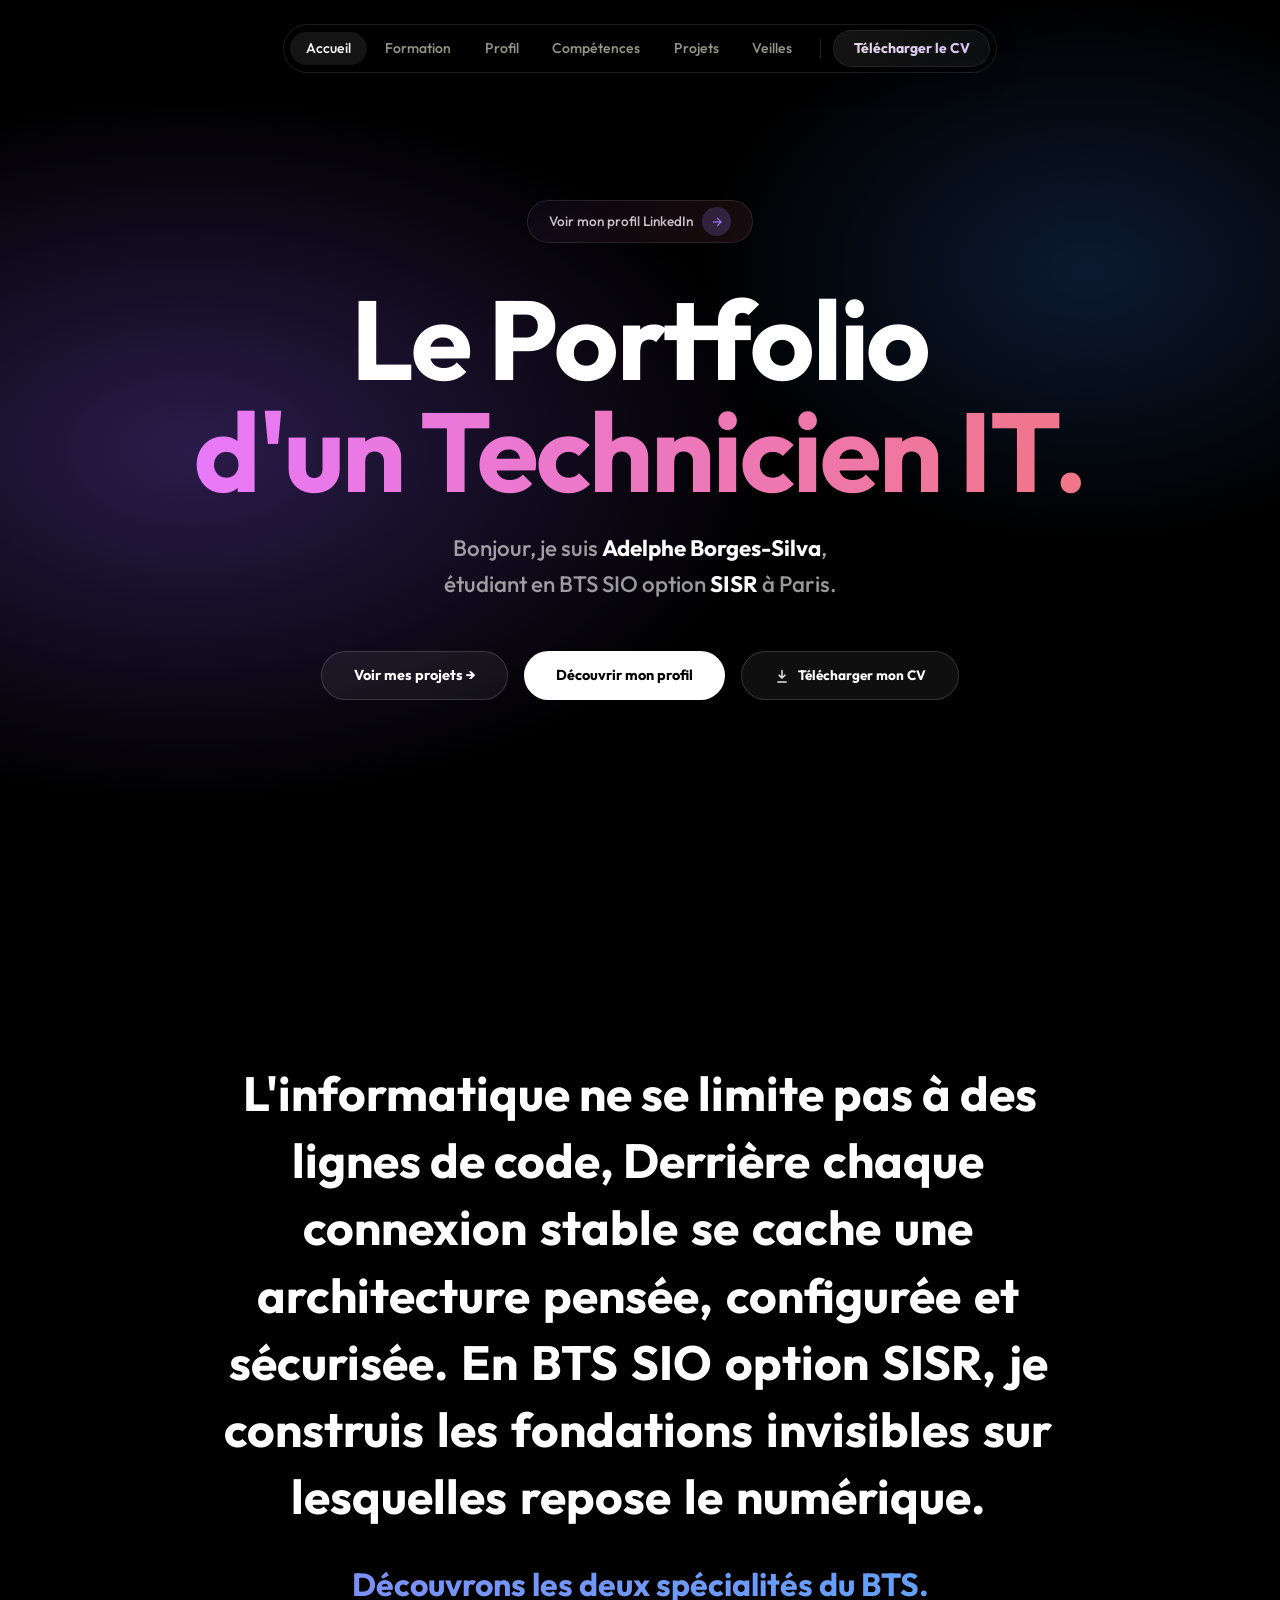
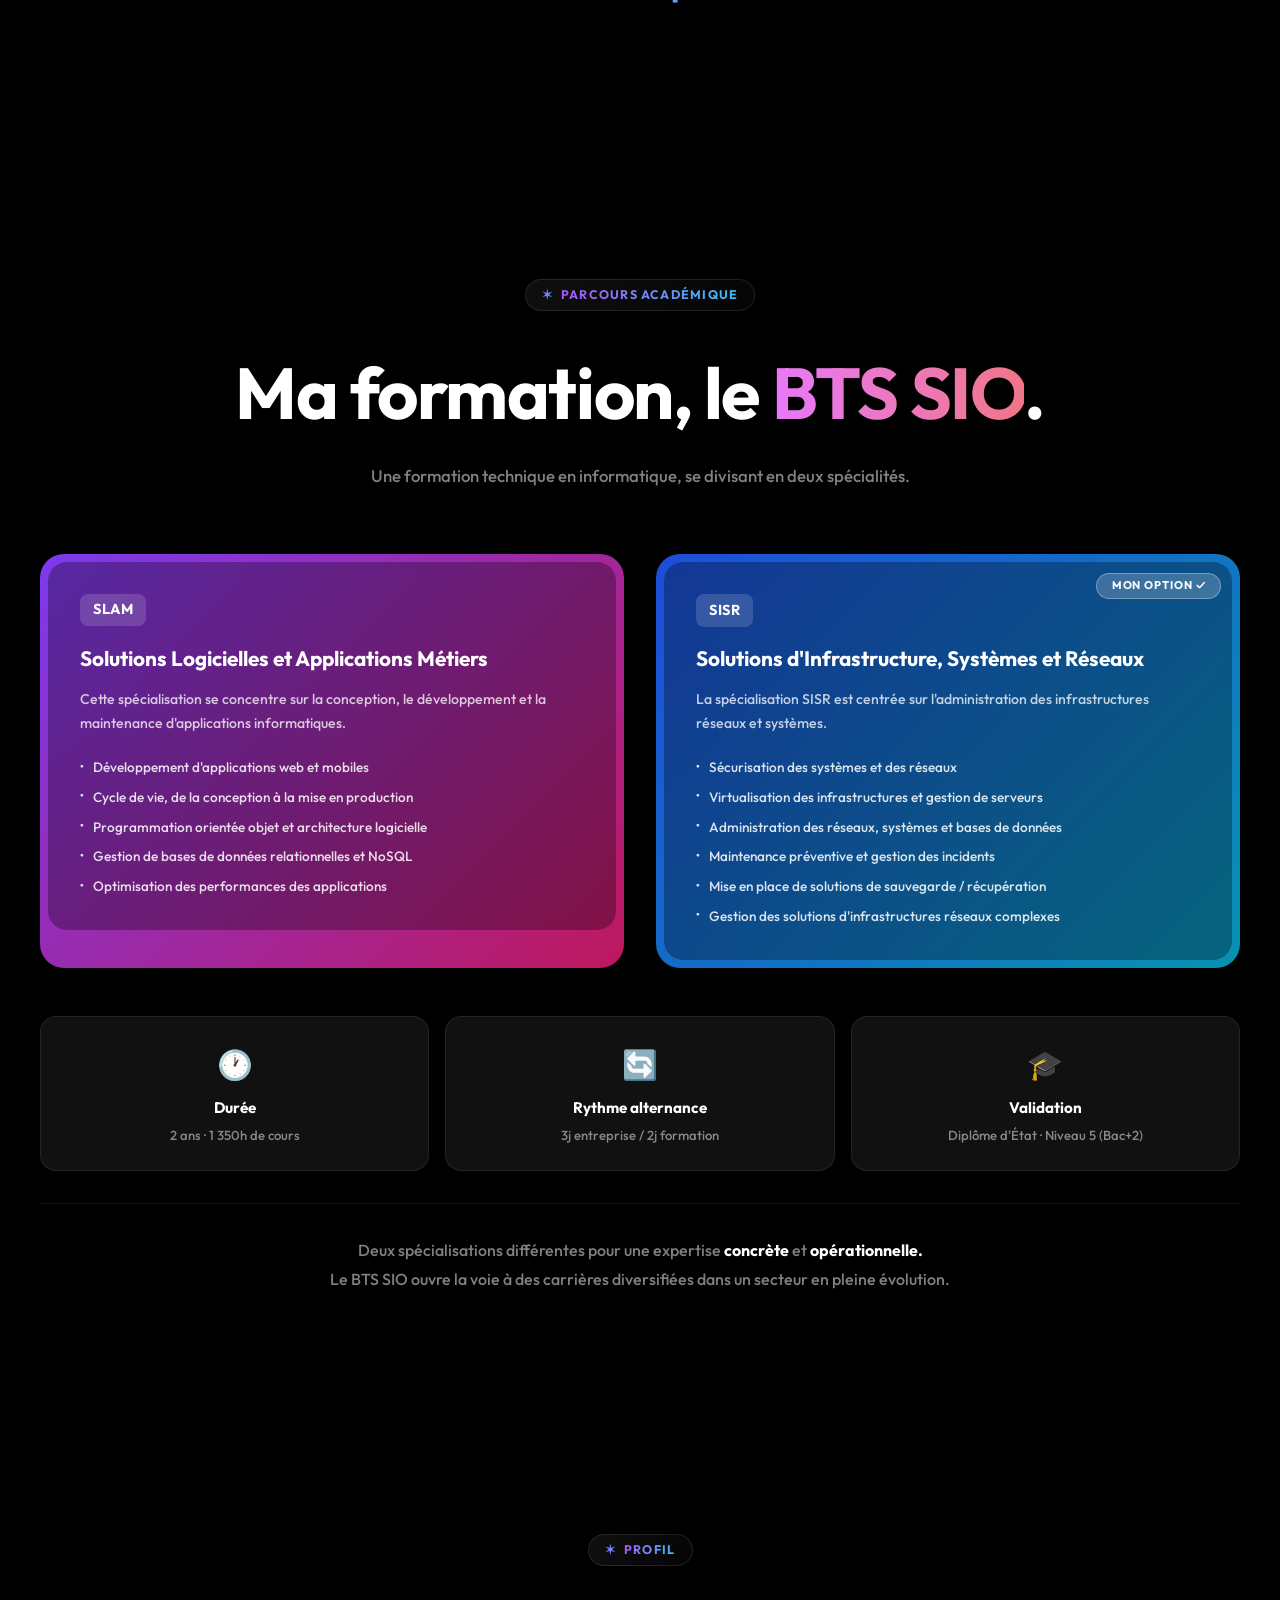
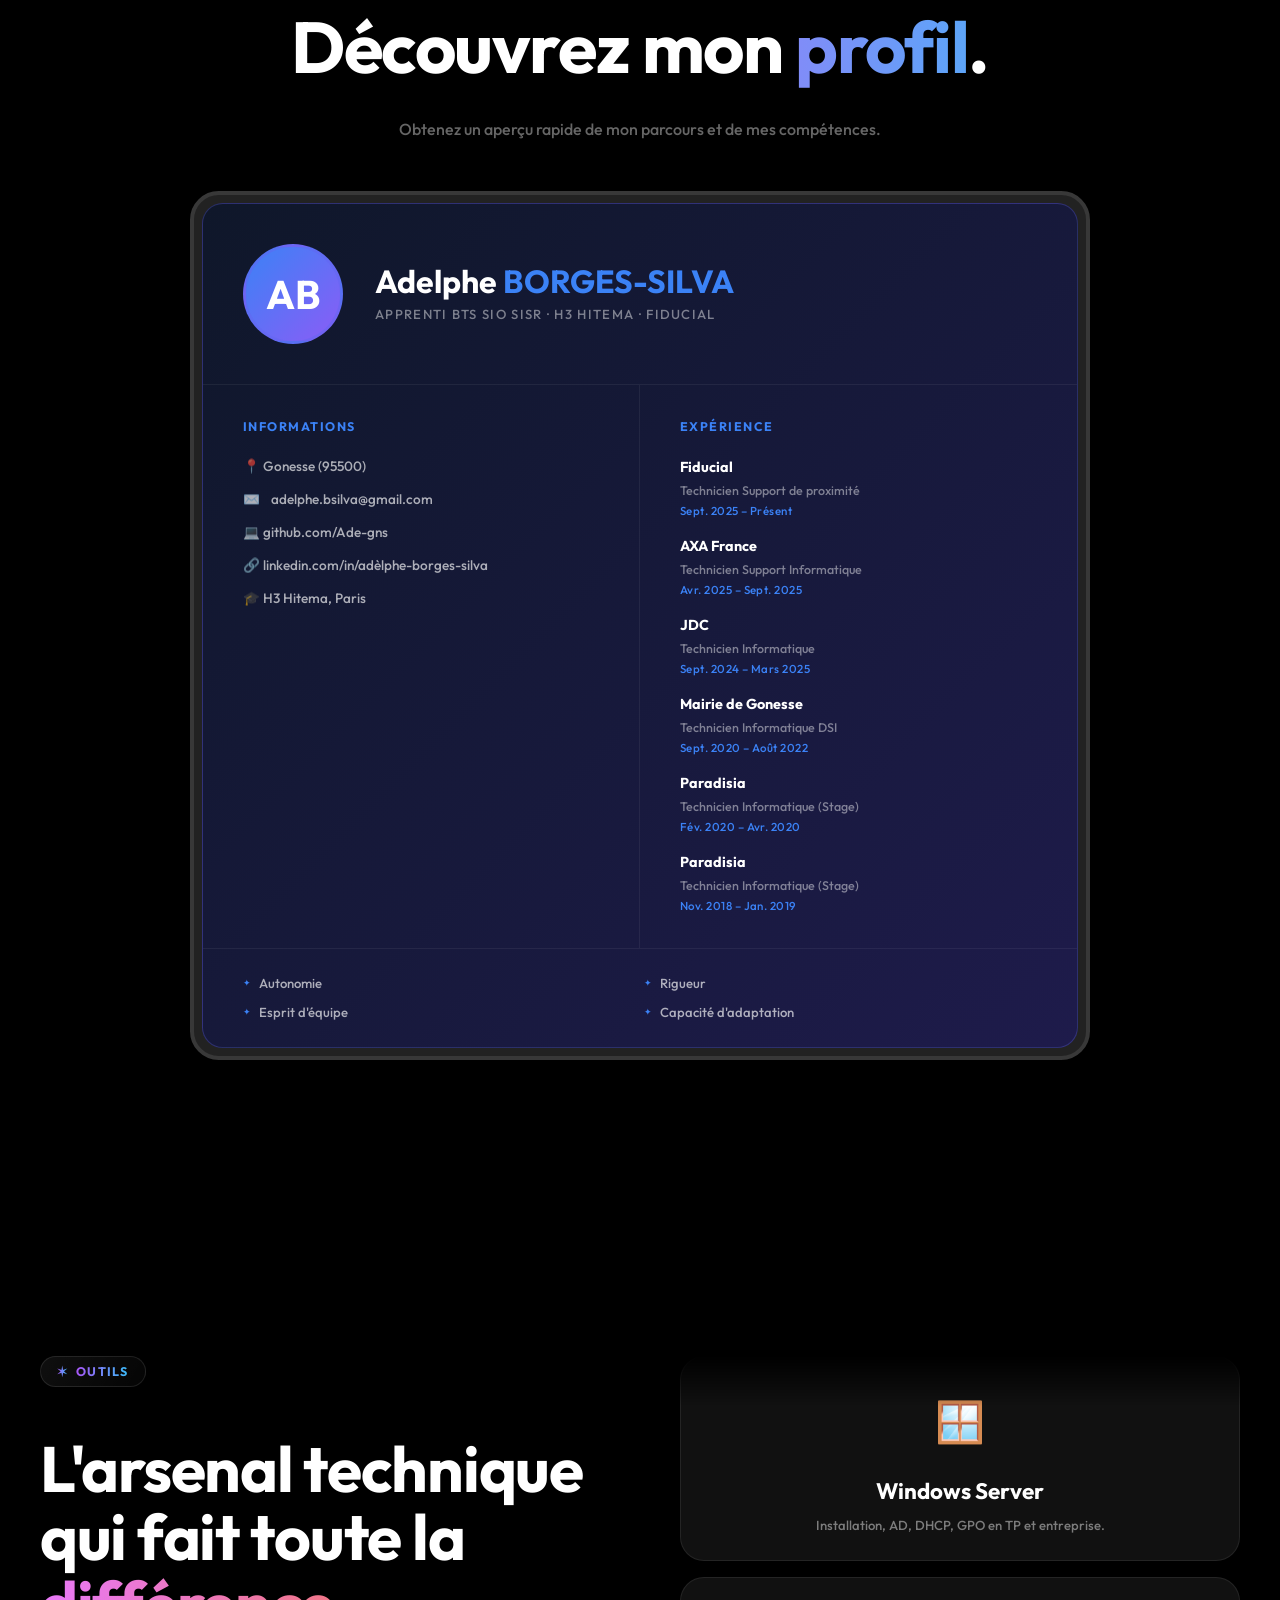
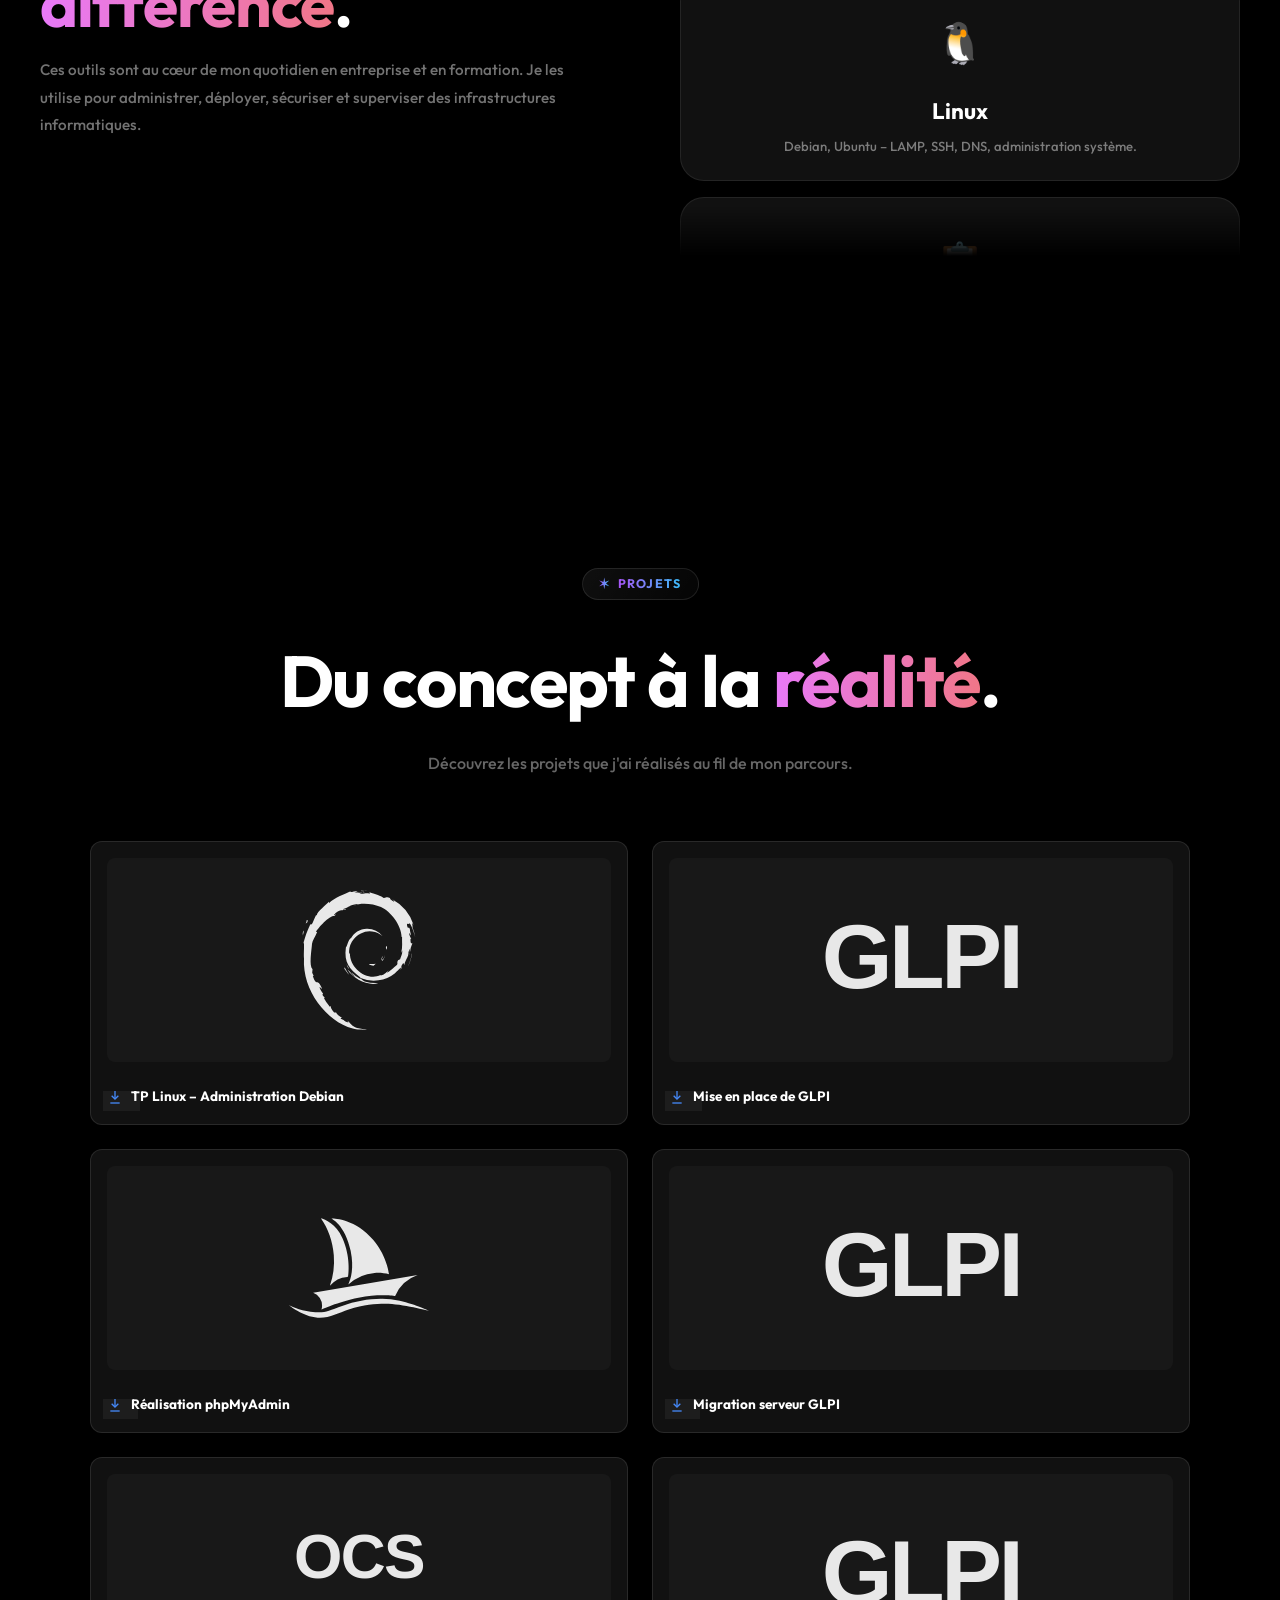
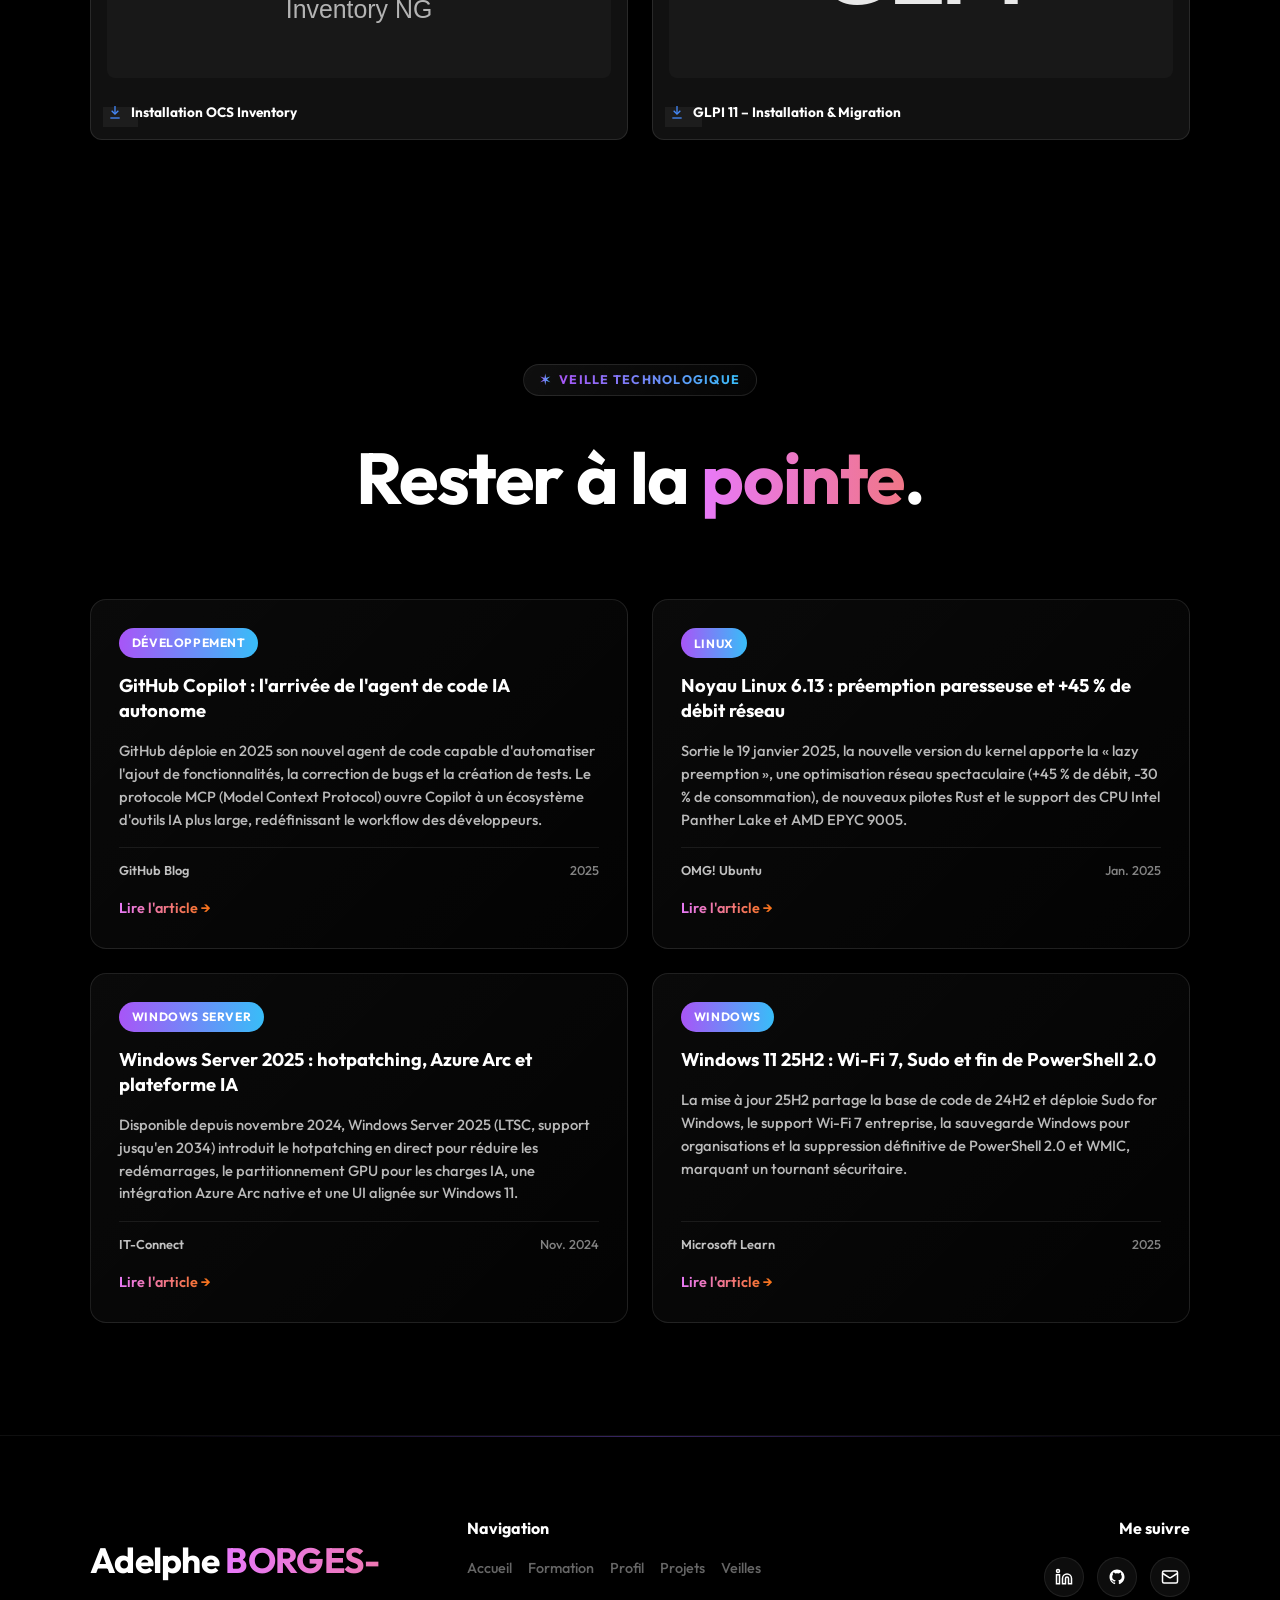
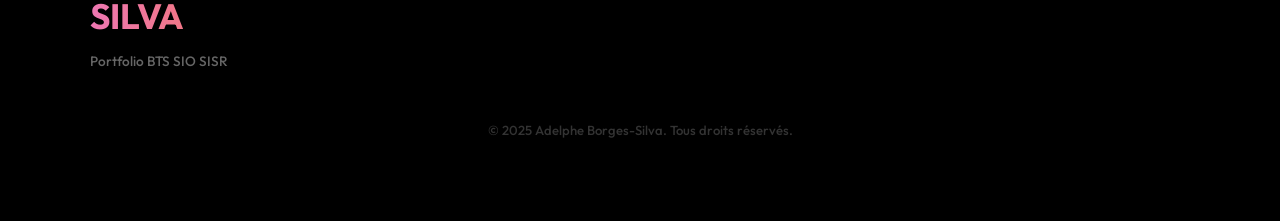
==== commit 6225c1e1: "fixing preview" ====
--- a/index.html
+++ b/index.html
@@ -17,10 +17,10 @@
 
   <!-- Open Graph -->
   <meta property="og:type" content="website" />
-  <meta property="og:url" content="https://ade-gns.github.io/" />
+  <meta property="og:url" content="https://Ade-portfolio.github.io/" />
   <meta property="og:title" content="Portfolio – Adelphe Borges-Silva | Technicien IT BTS SIO SISR" />
   <meta property="og:description" content="Portfolio de Adelphe Borges-Silva, étudiant BTS SIO option SISR, en alternance. Découvrez mes projets, compétences et expériences." />
-  <meta property="og:image" content="https://ade-gns.github.io/preview.png" />
+  <meta property="og:image" content="https://Ade-portfolio.github.io/preview.png" />
   <meta property="og:image:width" content="1200" />
   <meta property="og:image:height" content="630" />
 
@@ -28,7 +28,7 @@
   <meta name="twitter:card" content="summary_large_image" />
   <meta name="twitter:title" content="Portfolio – Adelphe Borges-Silva | Technicien IT BTS SIO SISR" />
   <meta name="twitter:description" content="Portfolio de Adelphe Borges-Silva, étudiant BTS SIO option SISR à H3 Hitema Paris, en alternance chez Fiducial. Découvrez mes projets, compétences et expériences." />
-  <meta name="twitter:image" content="https://ade-gns.github.io/preview.png" />
+  <meta name="twitter:image" content="https://Ade-portfolio.github.io/preview.png" />
 </head>
 <body>
 
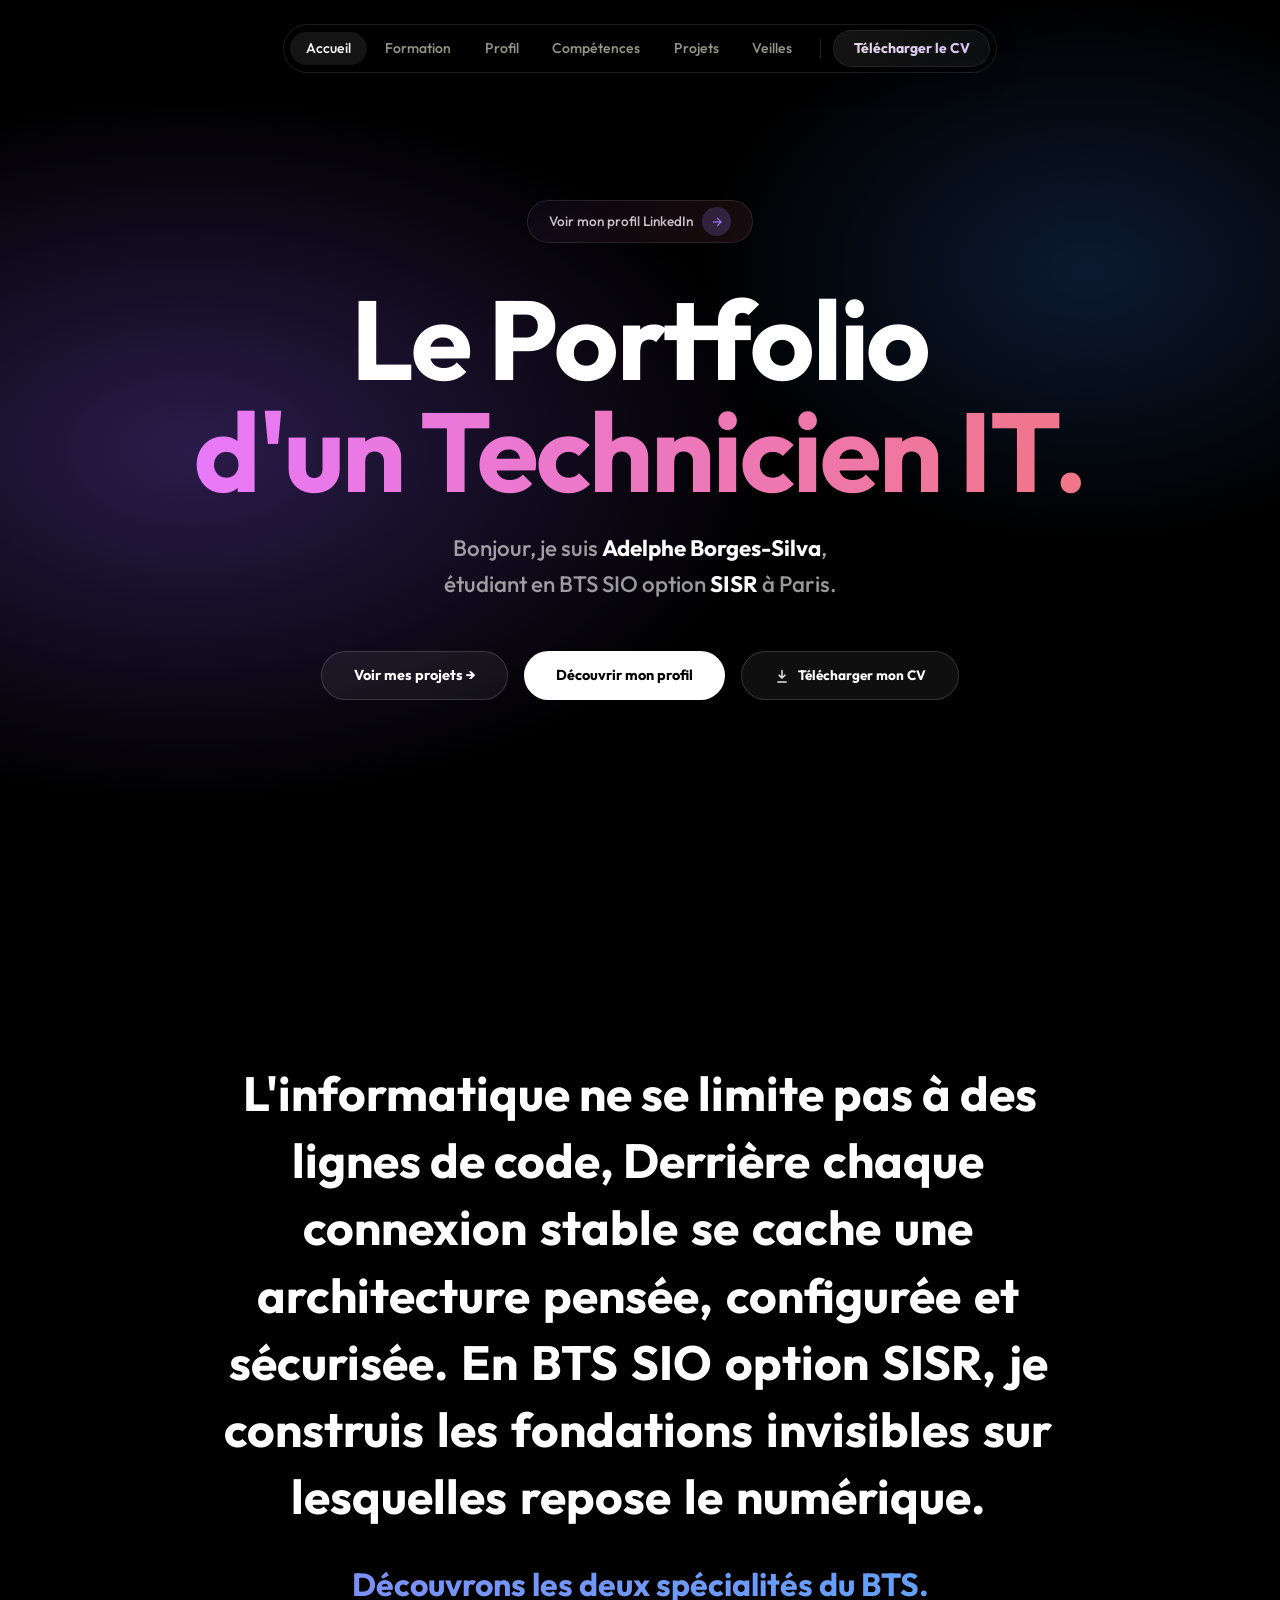
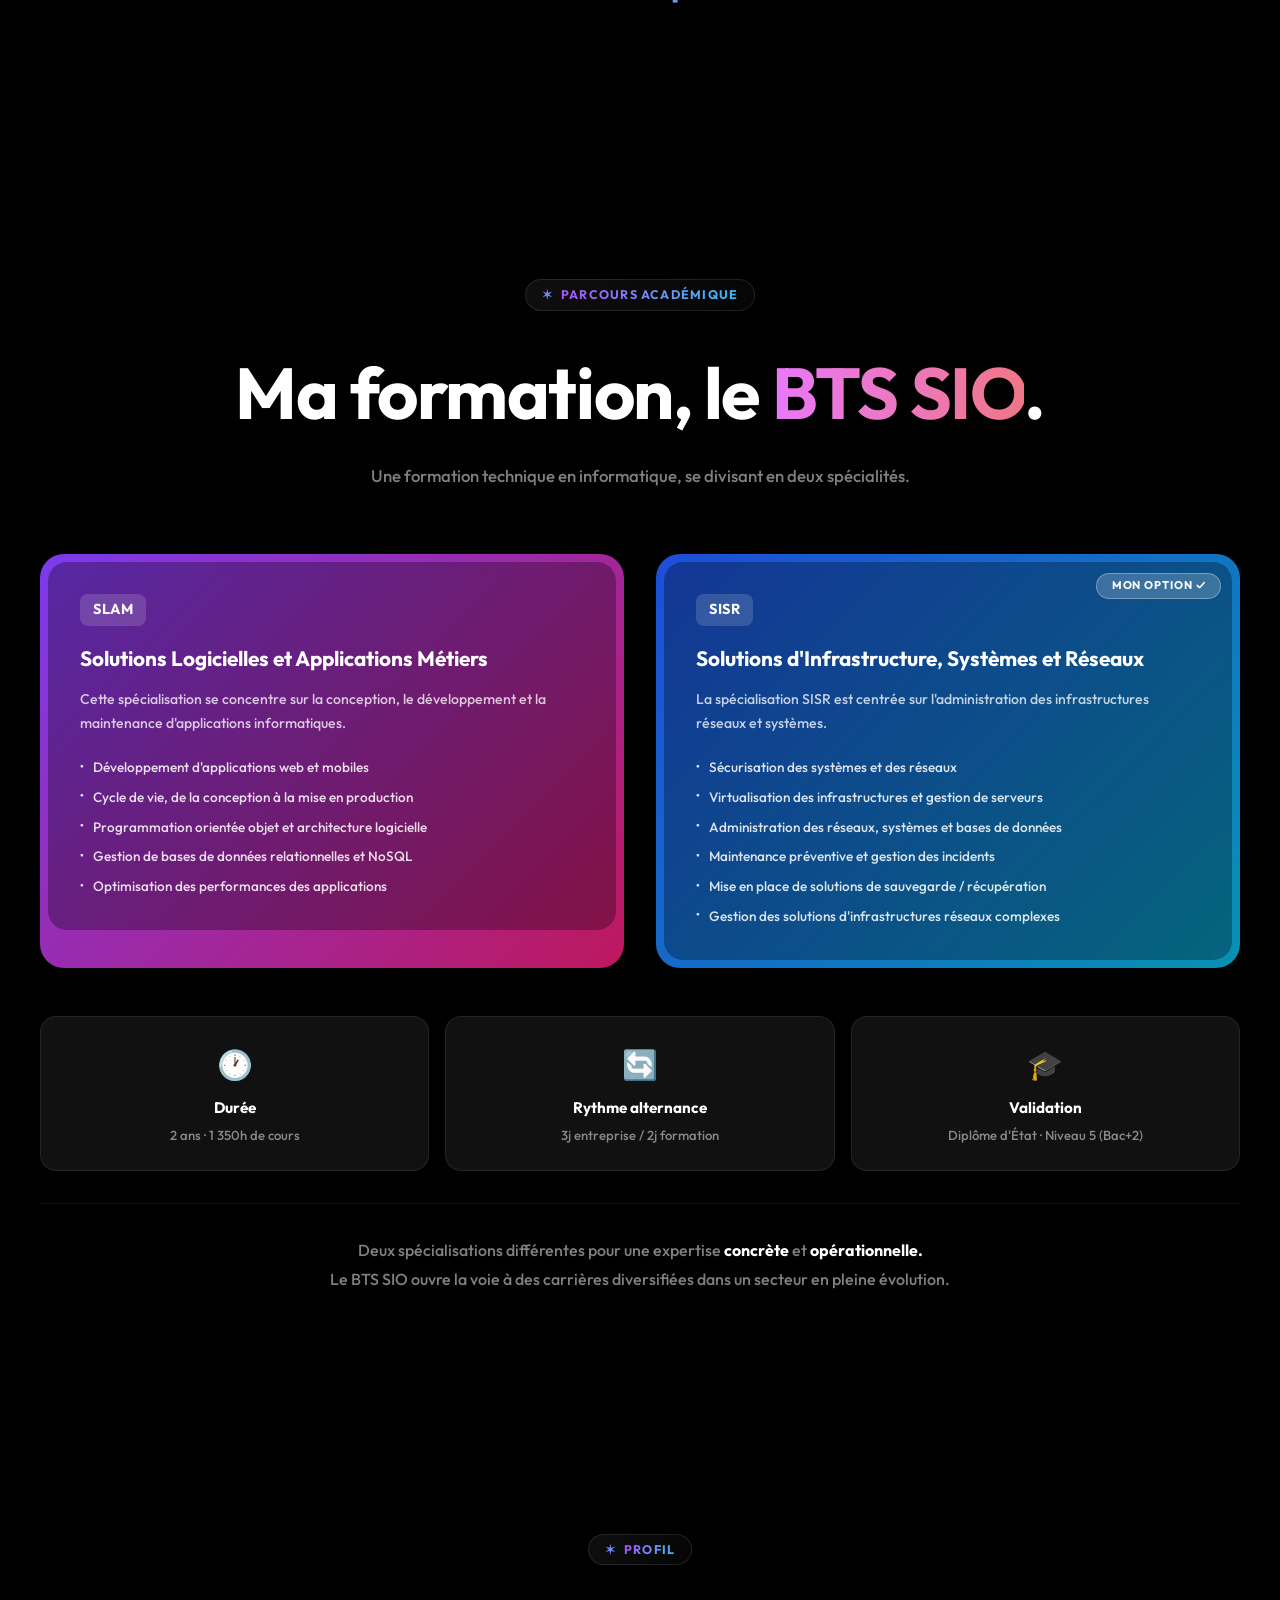
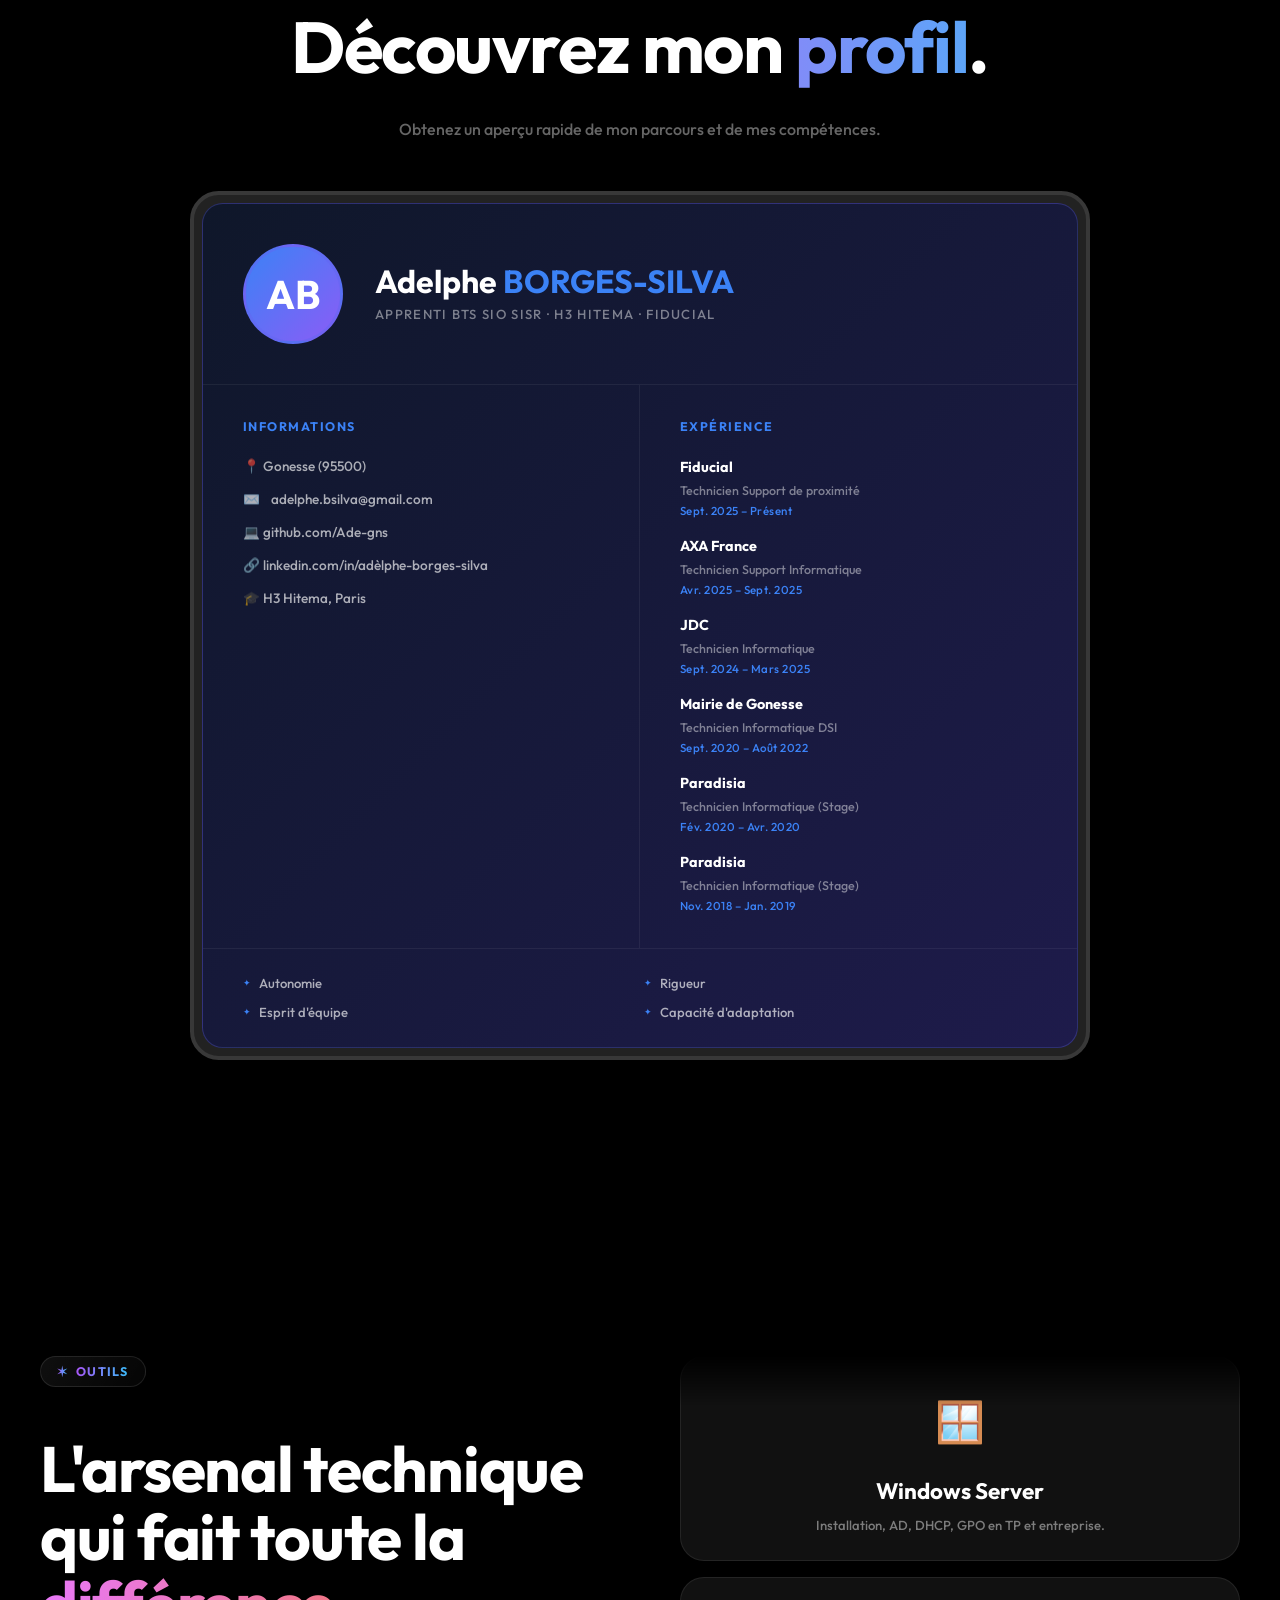
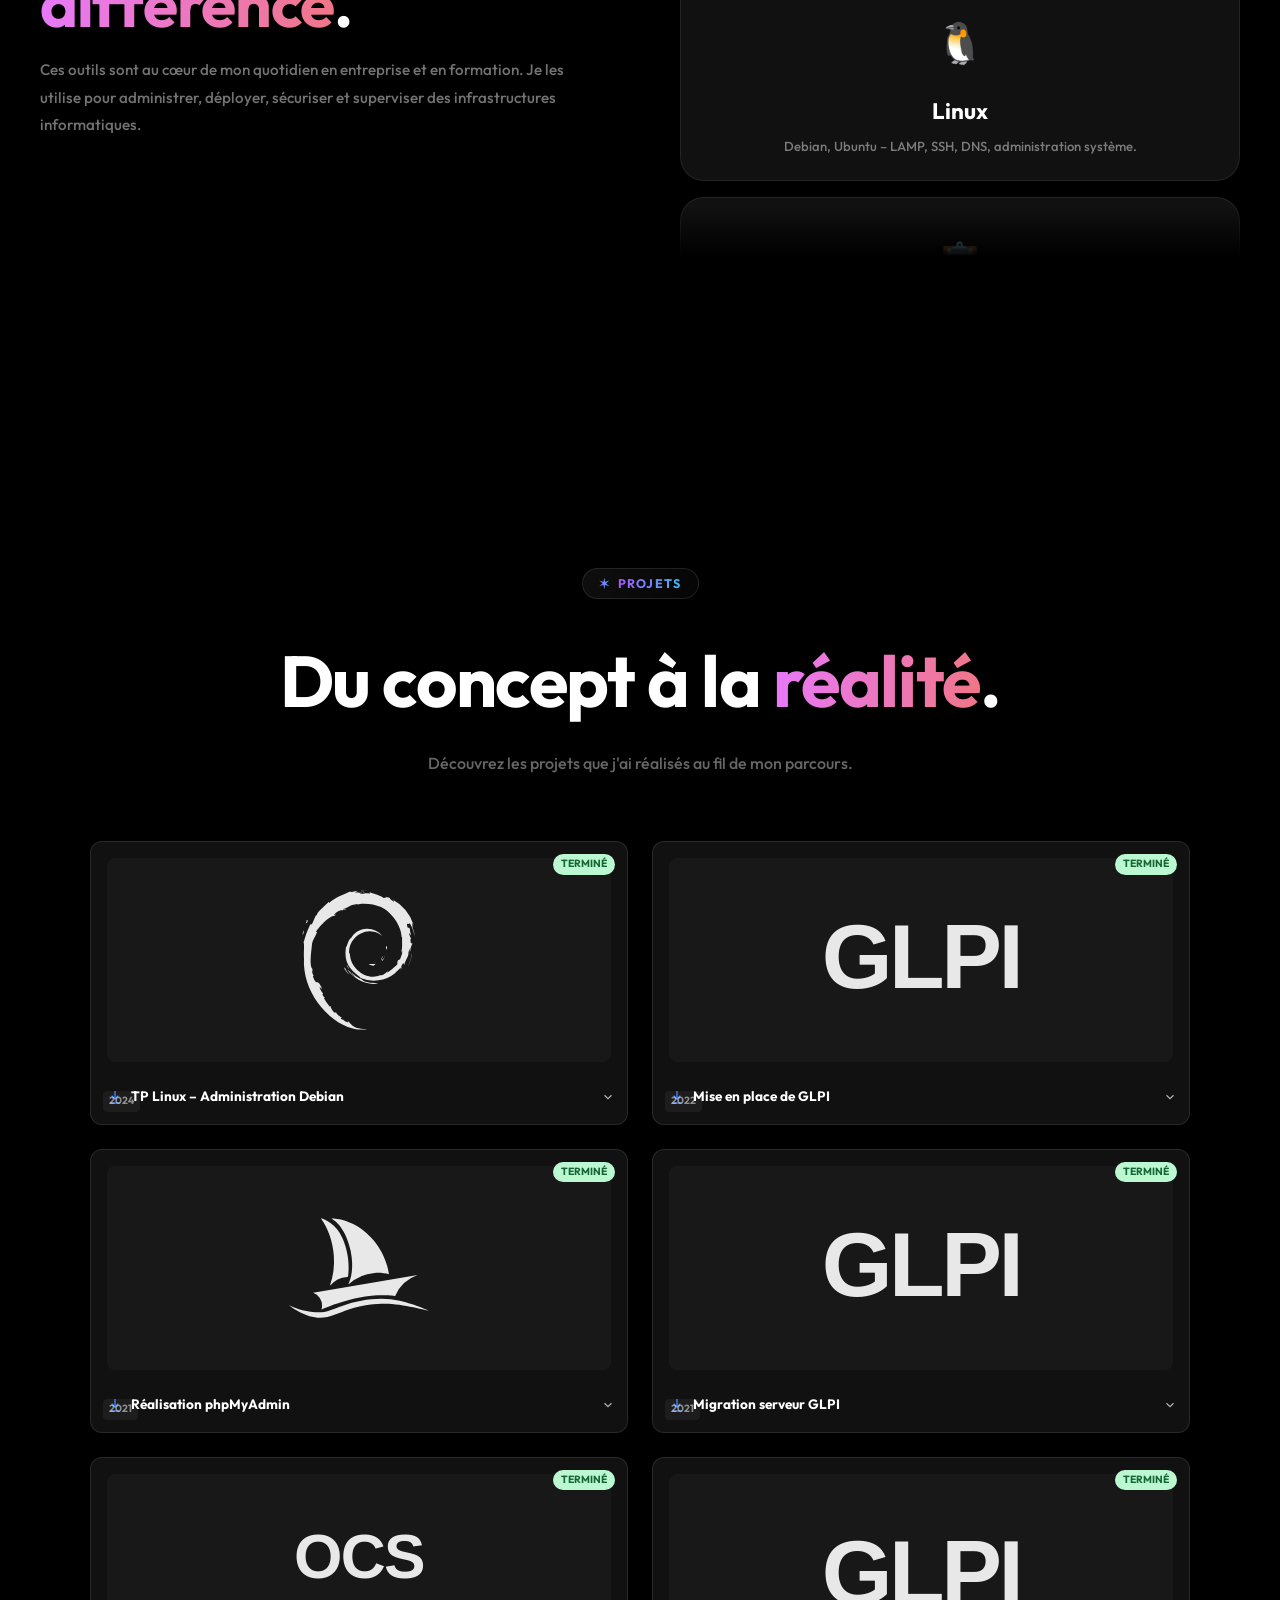
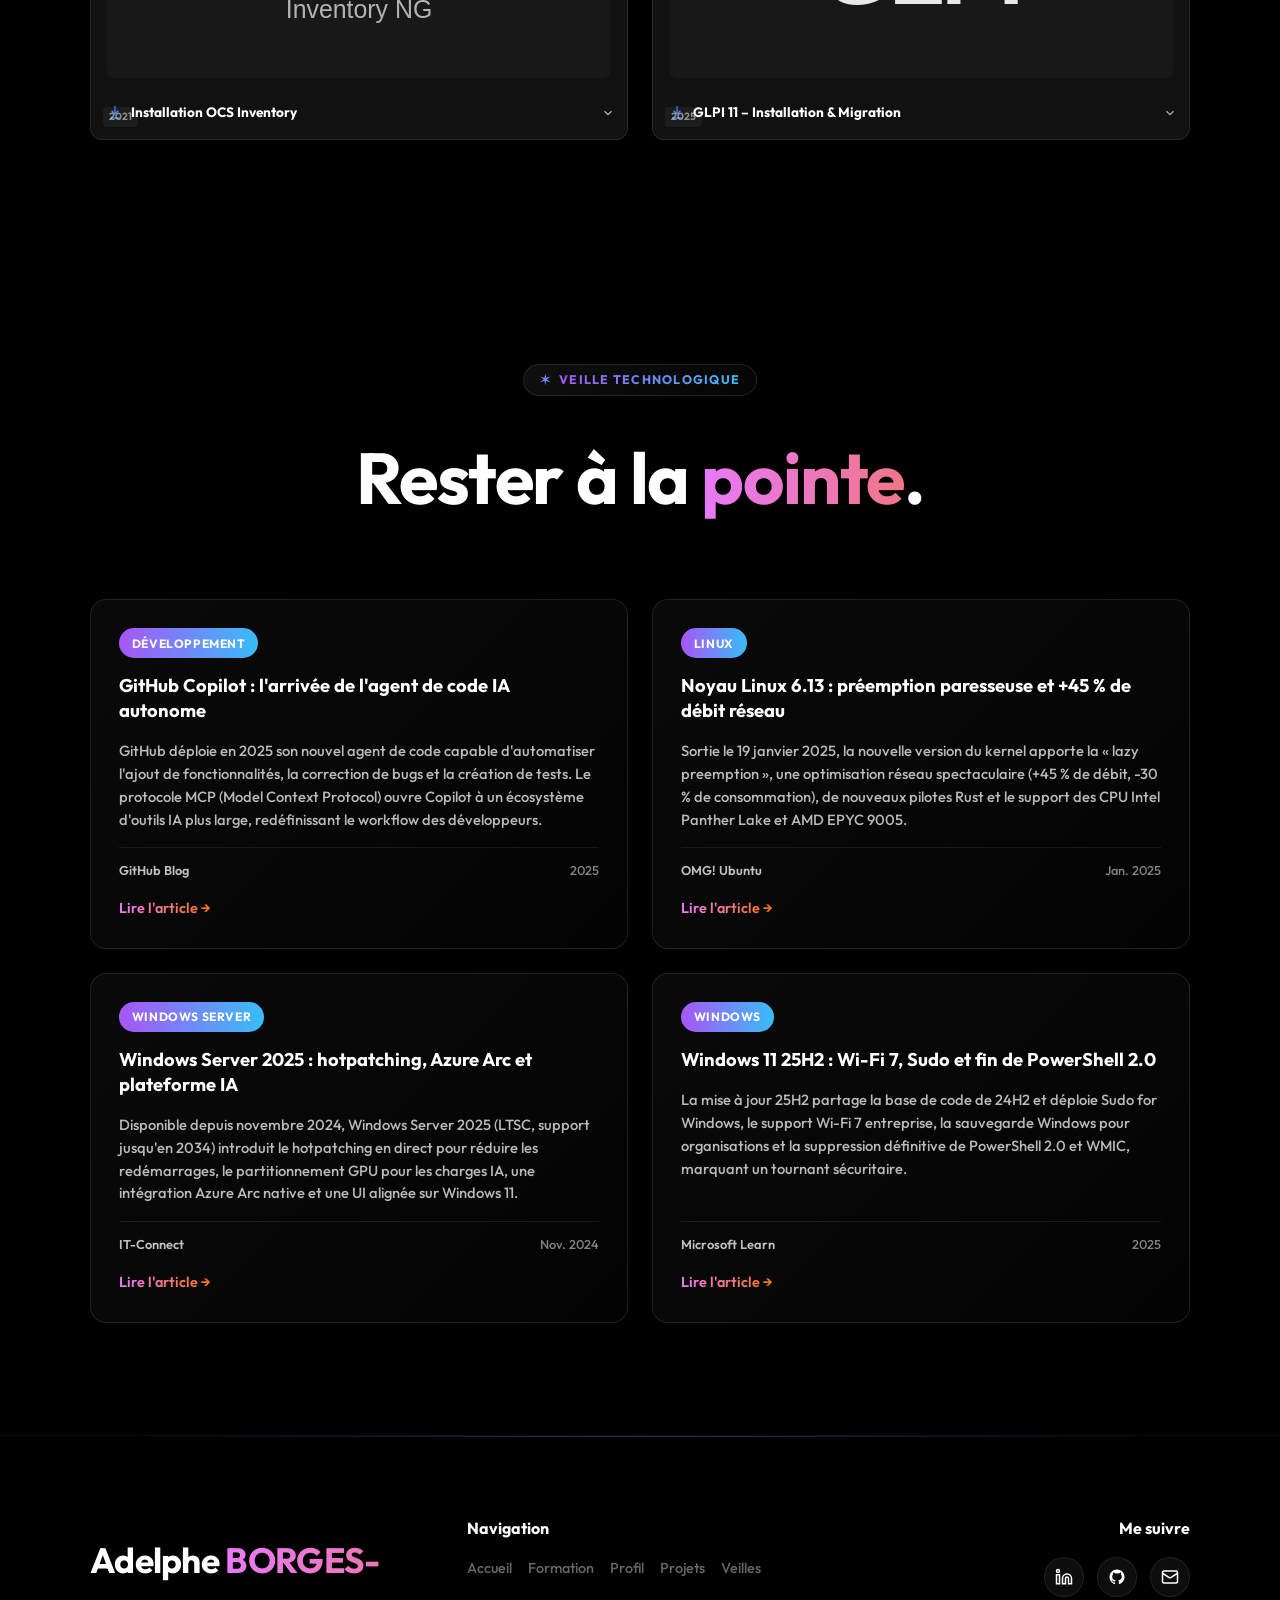
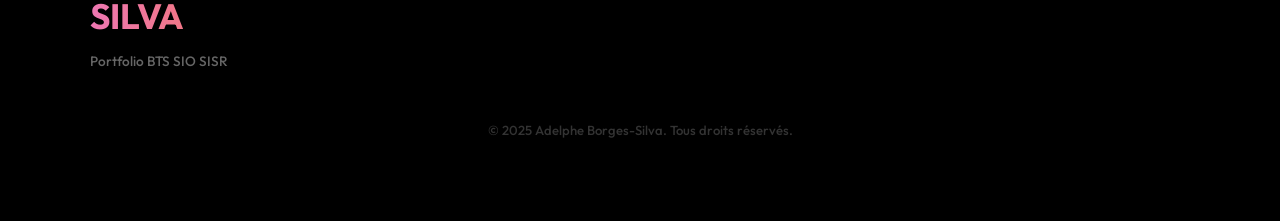
==== commit 15a4f3f4: "fix peview" ====
--- a/index.html
+++ b/index.html
@@ -17,10 +17,10 @@
 
   <!-- Open Graph -->
   <meta property="og:type" content="website" />
-  <meta property="og:url" content="https://Ade-portfolio.github.io/" />
+  <meta property="og:url" content="https://ade-gns.github.io/Ade-portfolio.github.io" />
   <meta property="og:title" content="Portfolio – Adelphe Borges-Silva | Technicien IT BTS SIO SISR" />
   <meta property="og:description" content="Portfolio de Adelphe Borges-Silva, étudiant BTS SIO option SISR, en alternance. Découvrez mes projets, compétences et expériences." />
-  <meta property="og:image" content="https://Ade-portfolio.github.io/preview.png" />
+  <meta property="og:image" content="https://ade-gns.github.io/Ade-portfolio.github.io/preview.png" />
   <meta property="og:image:width" content="1200" />
   <meta property="og:image:height" content="630" />
 
@@ -28,7 +28,7 @@
   <meta name="twitter:card" content="summary_large_image" />
   <meta name="twitter:title" content="Portfolio – Adelphe Borges-Silva | Technicien IT BTS SIO SISR" />
   <meta name="twitter:description" content="Portfolio de Adelphe Borges-Silva, étudiant BTS SIO option SISR à H3 Hitema Paris, en alternance chez Fiducial. Découvrez mes projets, compétences et expériences." />
-  <meta name="twitter:image" content="https://Ade-portfolio.github.io/preview.png" />
+  <meta name="twitter:image" content="https://ade-gns.github.io/Ade-portfolio.github.io/preview.png" />
 </head>
 <body>
 
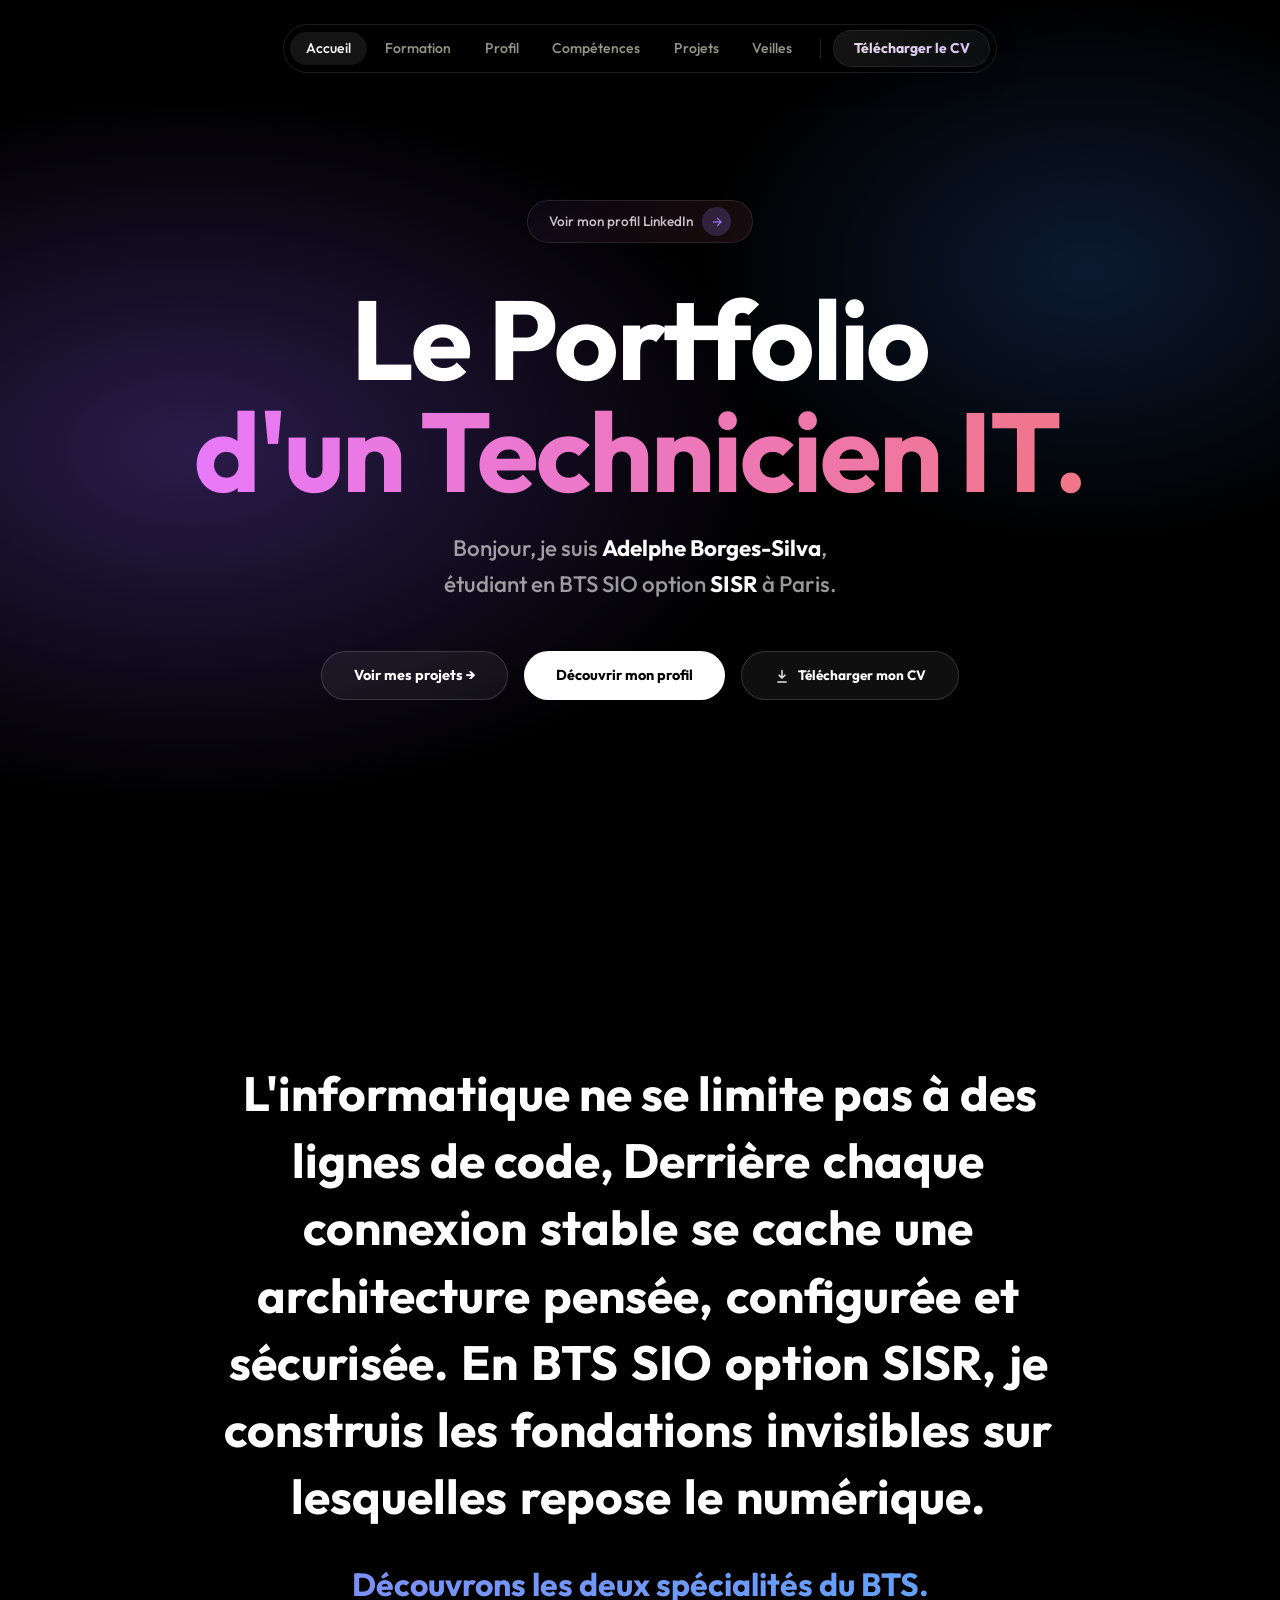
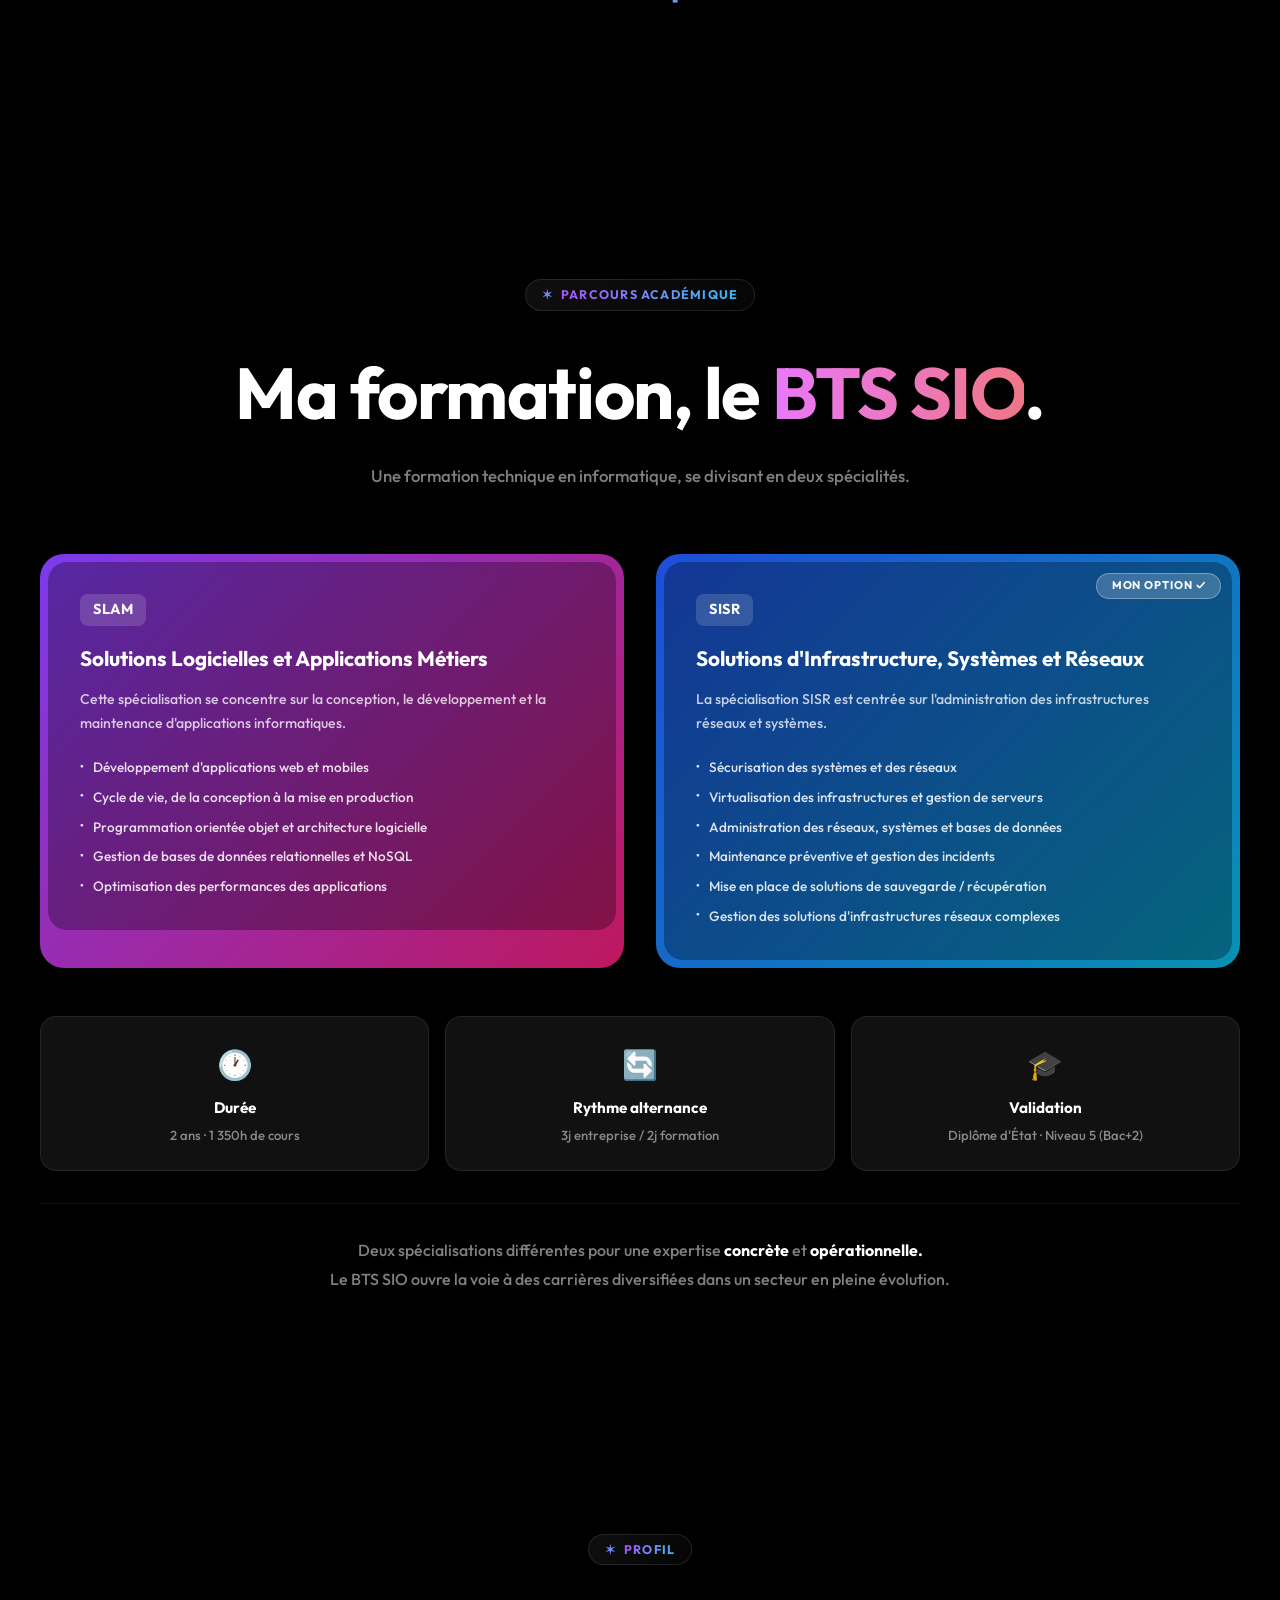
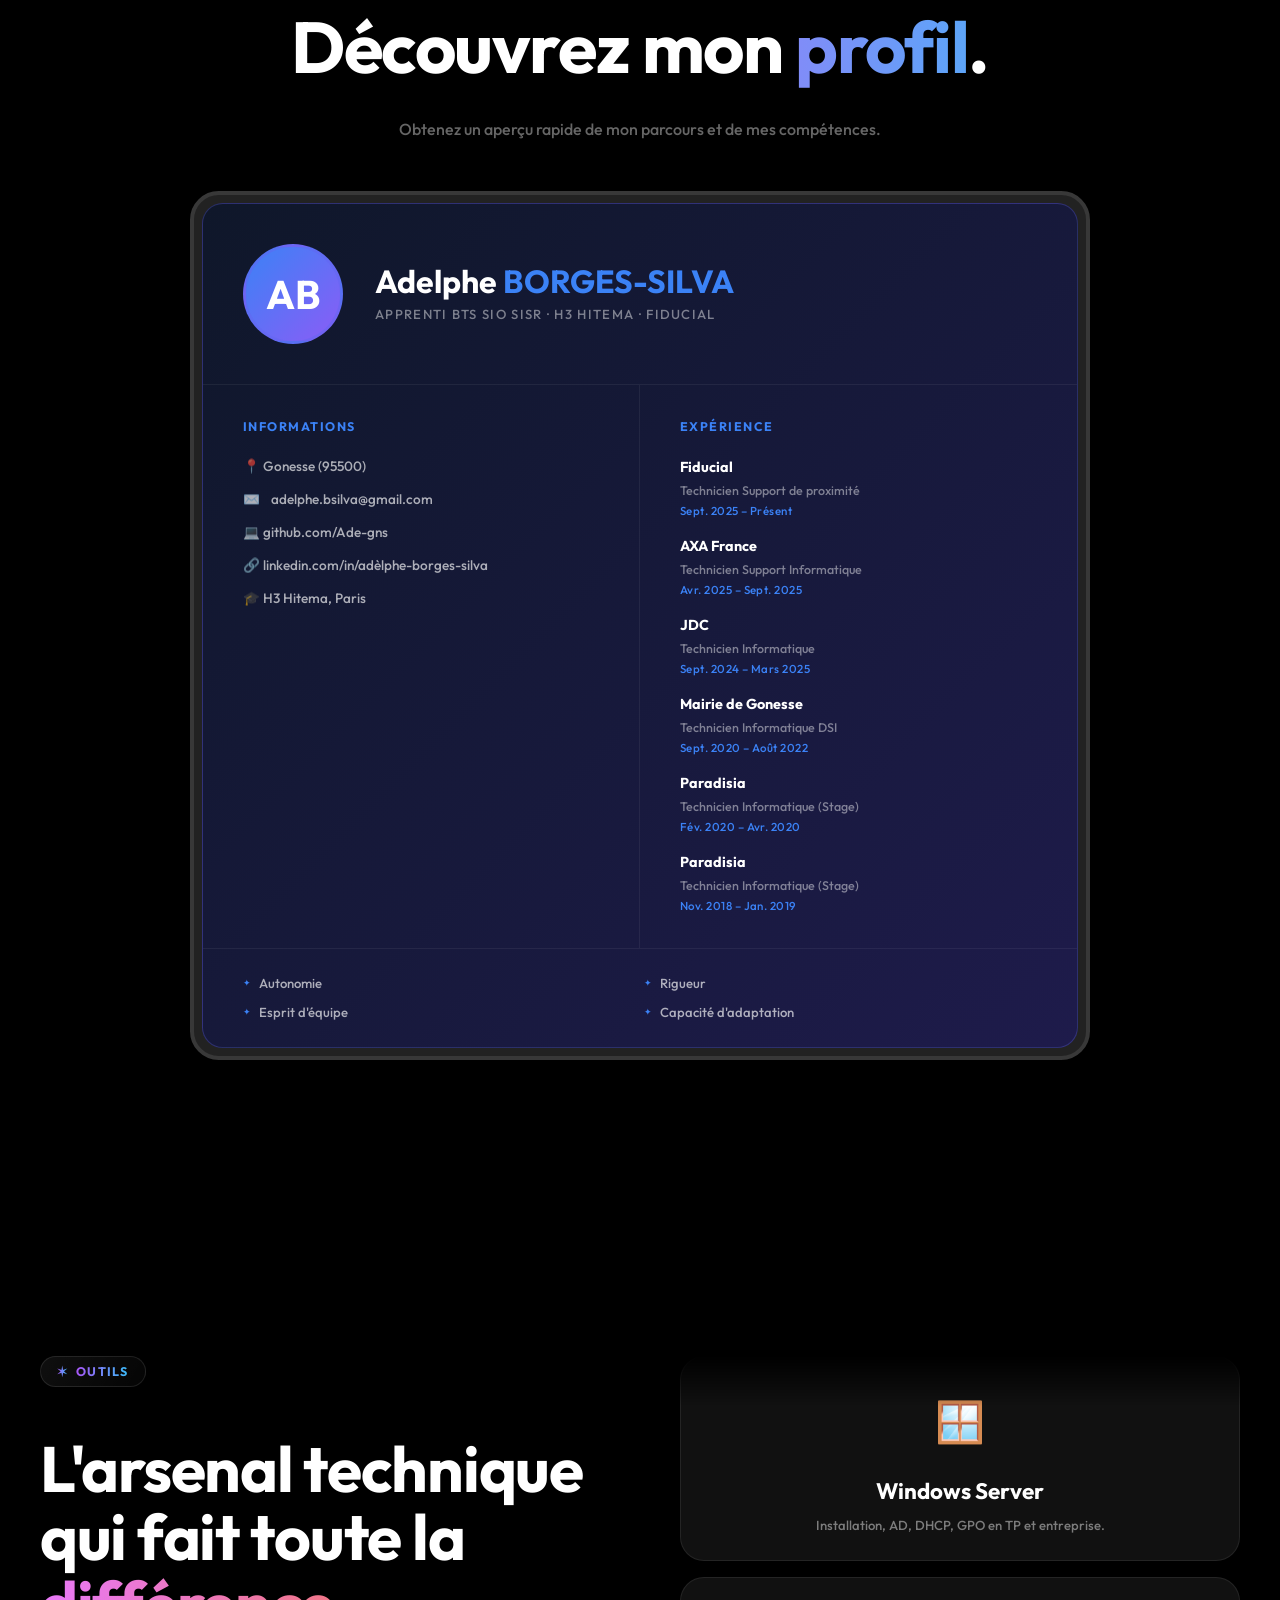
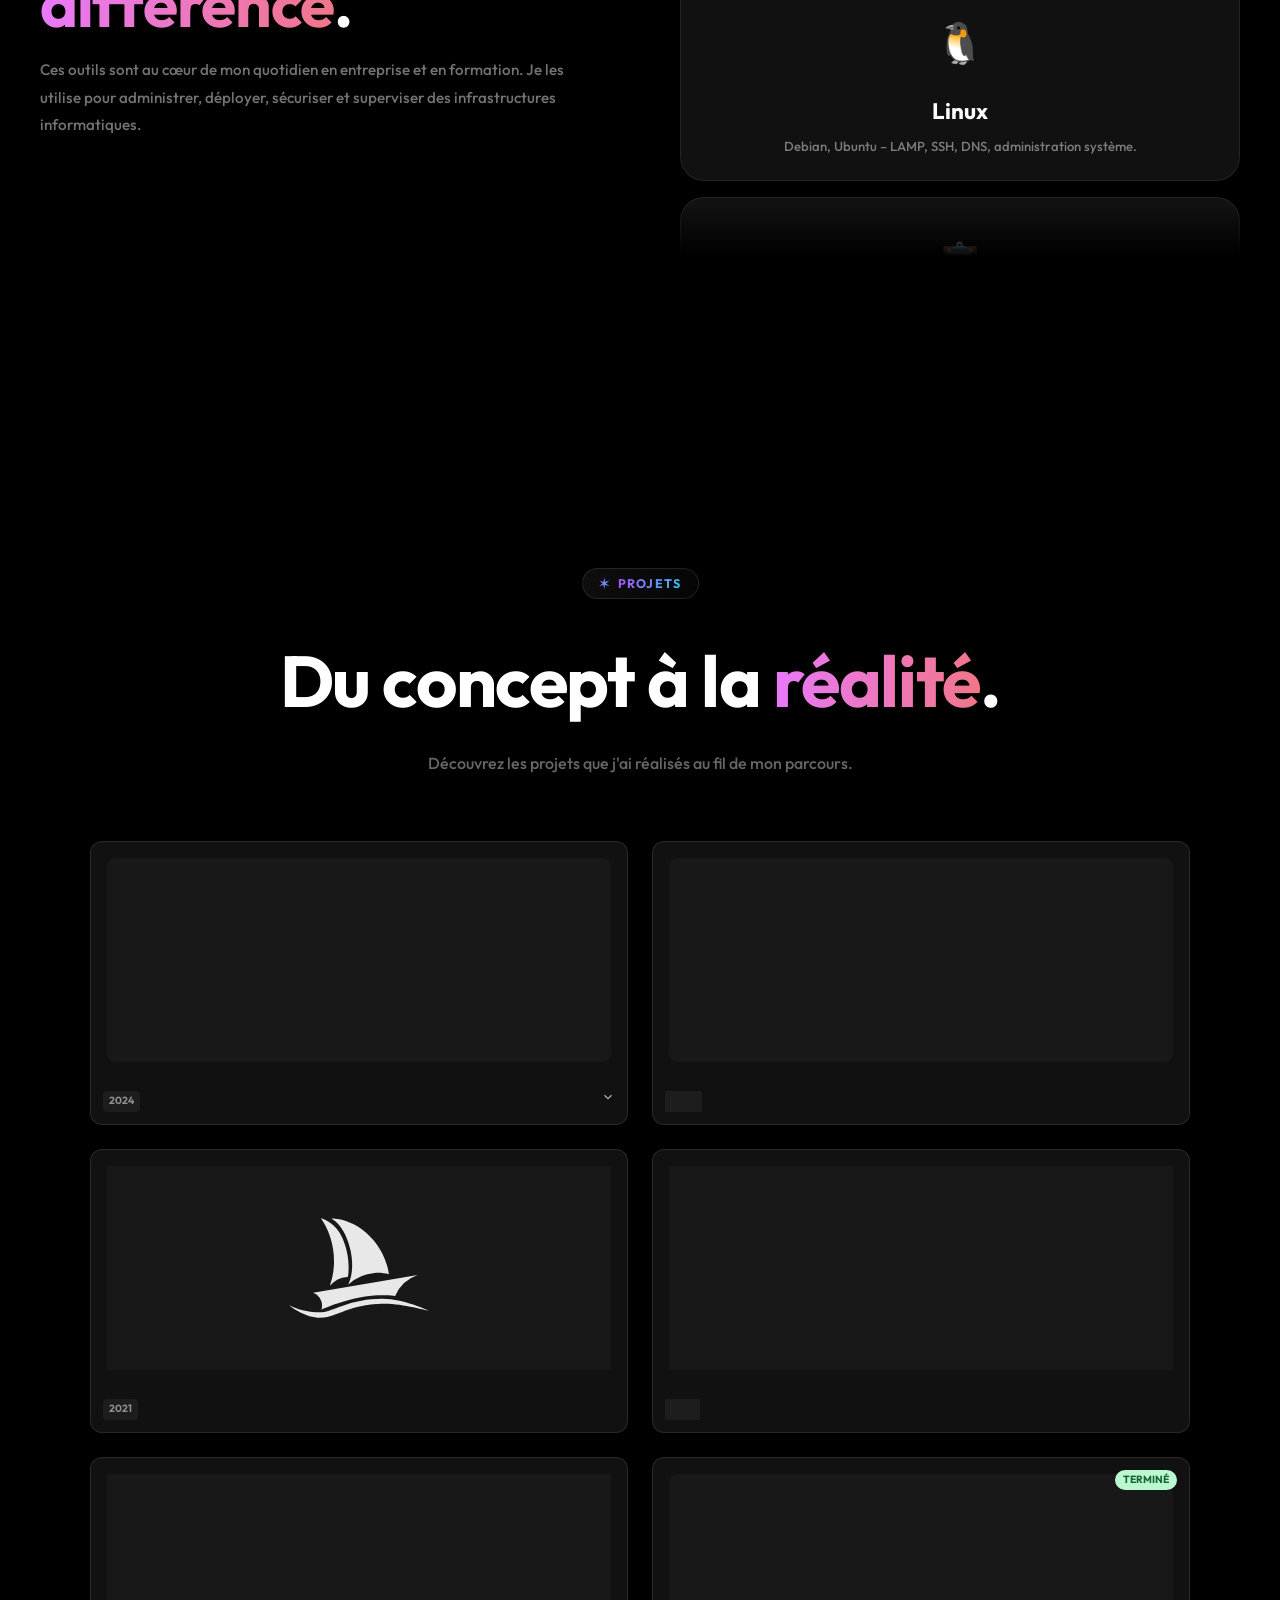
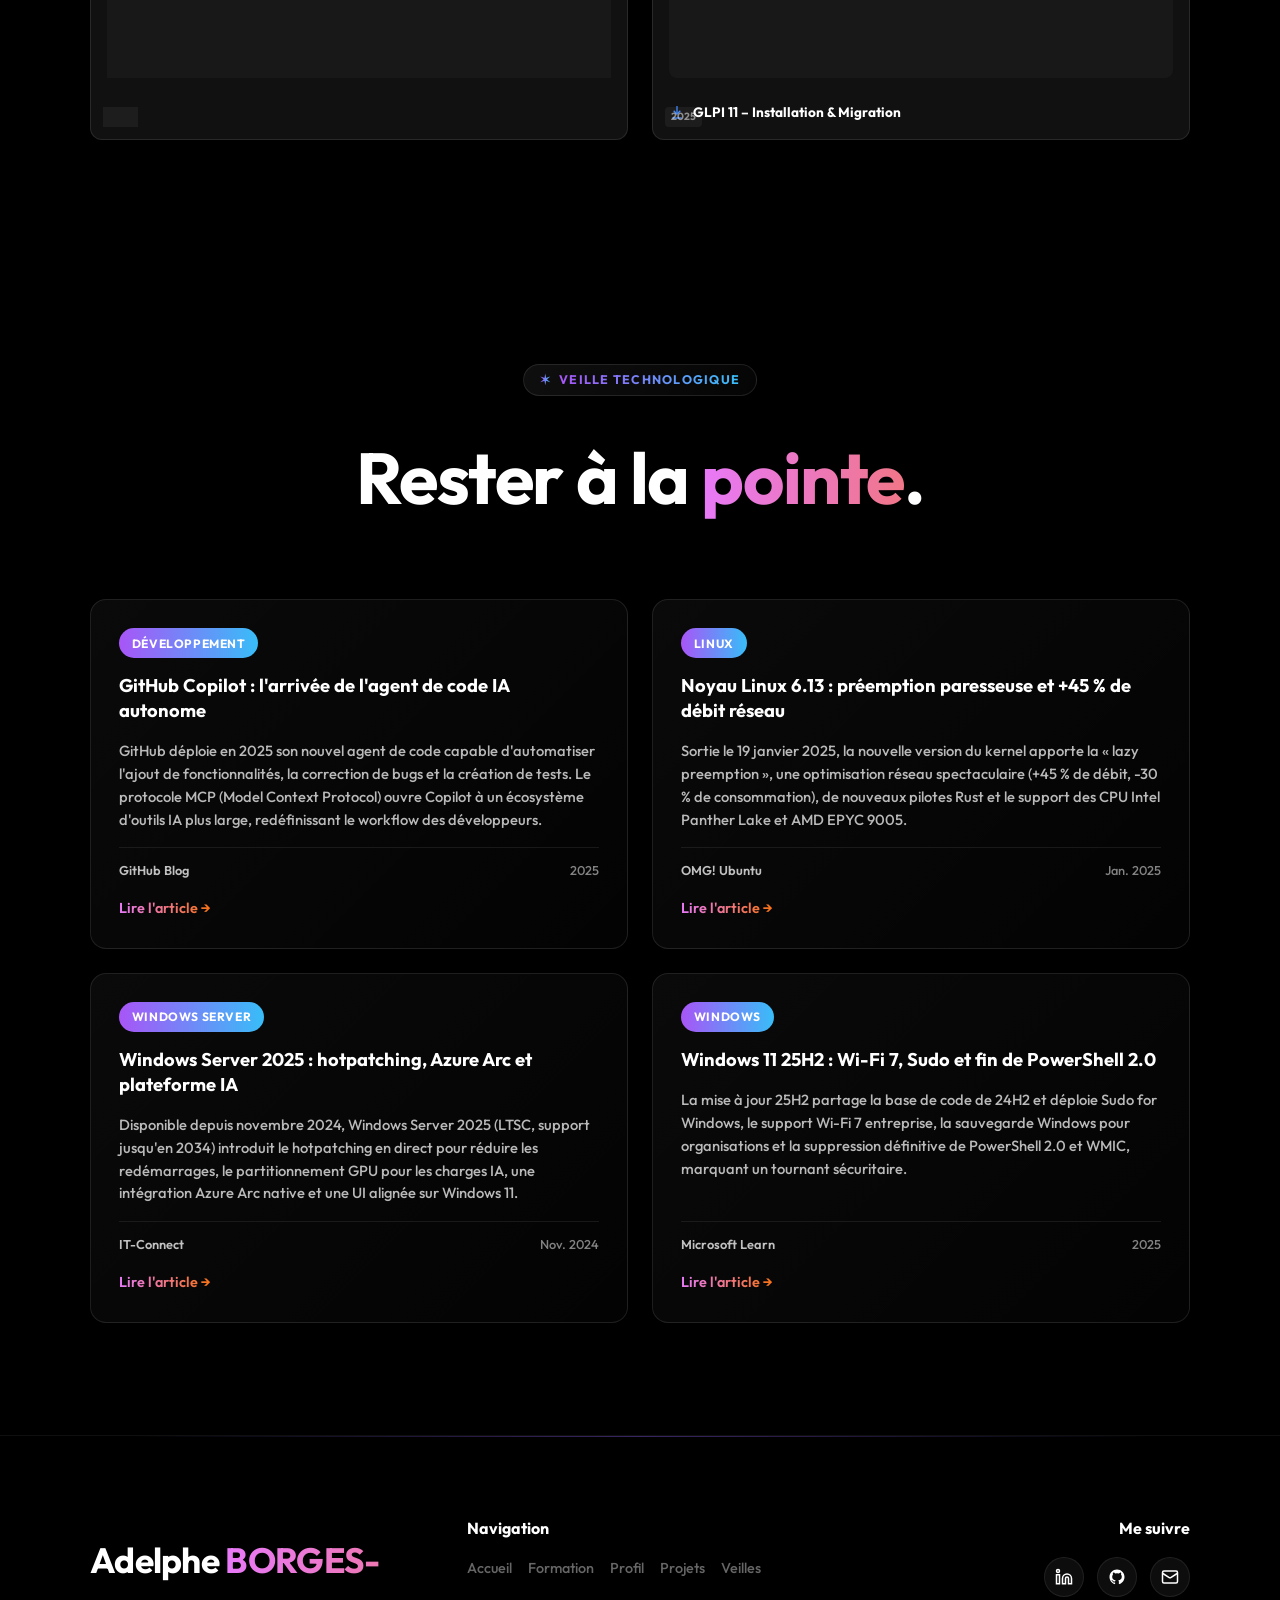
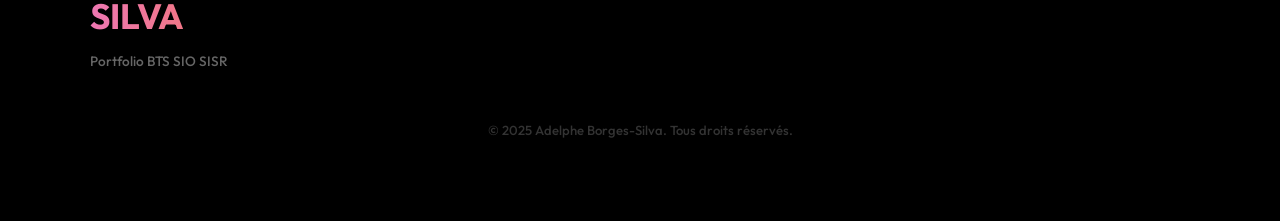
==== commit 6db46e82: "fixing preview" ====
--- a/index.html
+++ b/index.html
@@ -18,7 +18,7 @@
   <!-- Open Graph -->
   <meta property="og:type" content="website" />
   <meta property="og:url" content="https://ade-gns.github.io/Ade-portfolio.github.io" />
-  <meta property="og:title" content="Portfolio – Adelphe Borges-Silva | Technicien IT BTS SIO SISR" />
+  <meta property="og:title" content="Portfolio – Adelphe Borges-Silva | BTS SIO SISR" />
   <meta property="og:description" content="Portfolio de Adelphe Borges-Silva, étudiant BTS SIO option SISR, en alternance. Découvrez mes projets, compétences et expériences." />
   <meta property="og:image" content="https://ade-gns.github.io/Ade-portfolio.github.io/preview.png" />
   <meta property="og:image:width" content="1200" />
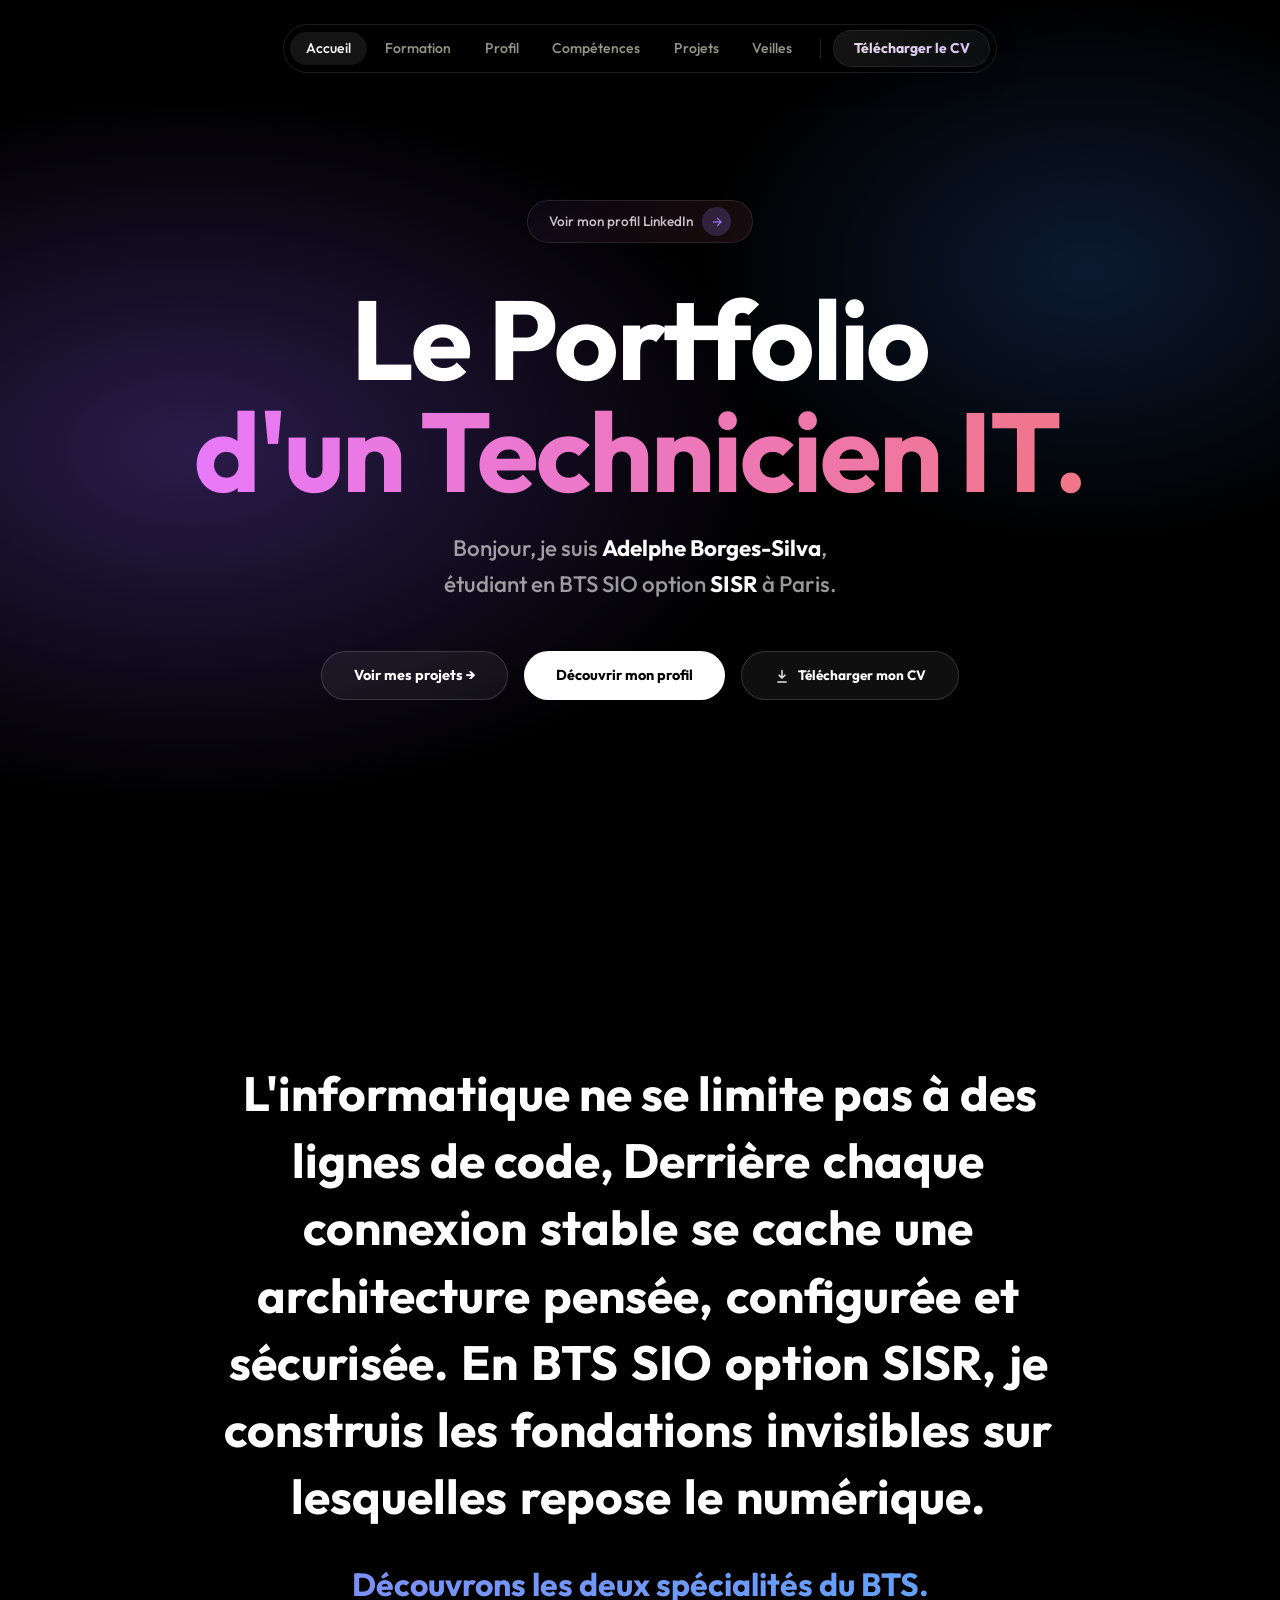
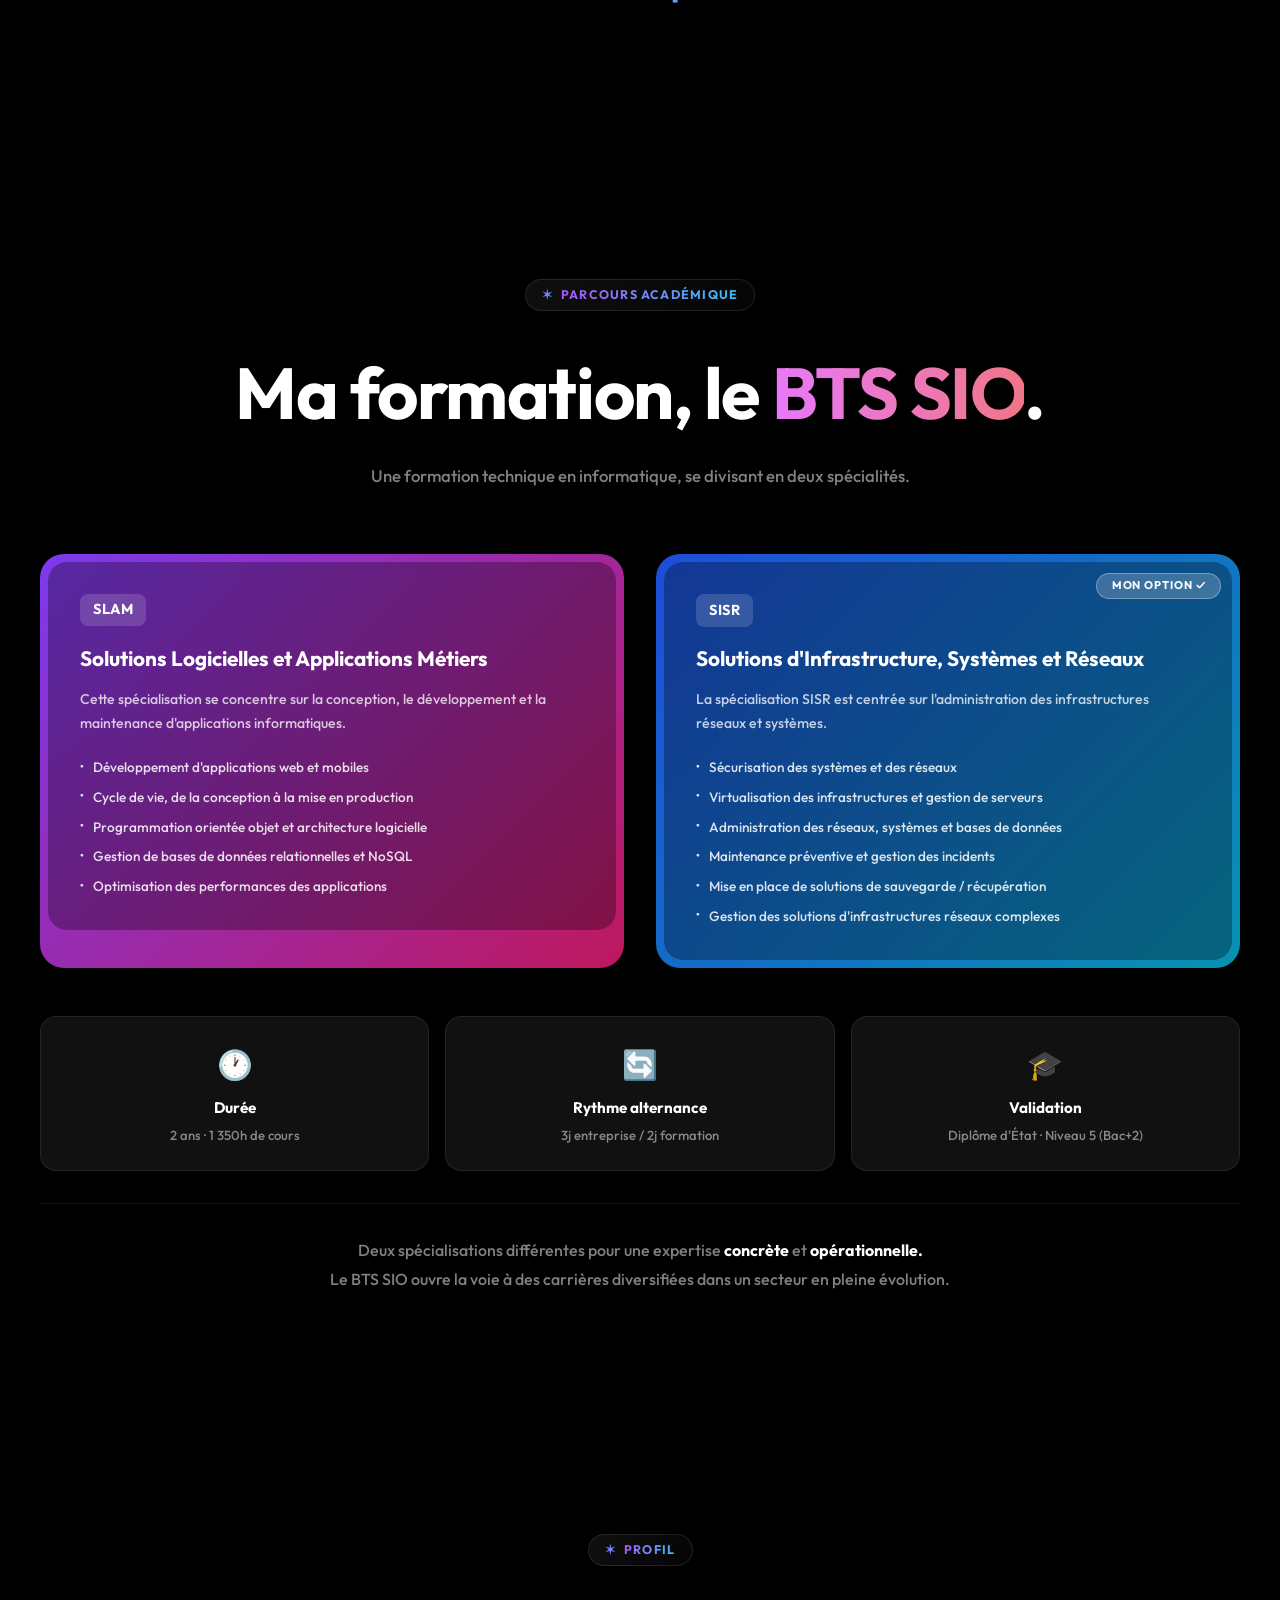
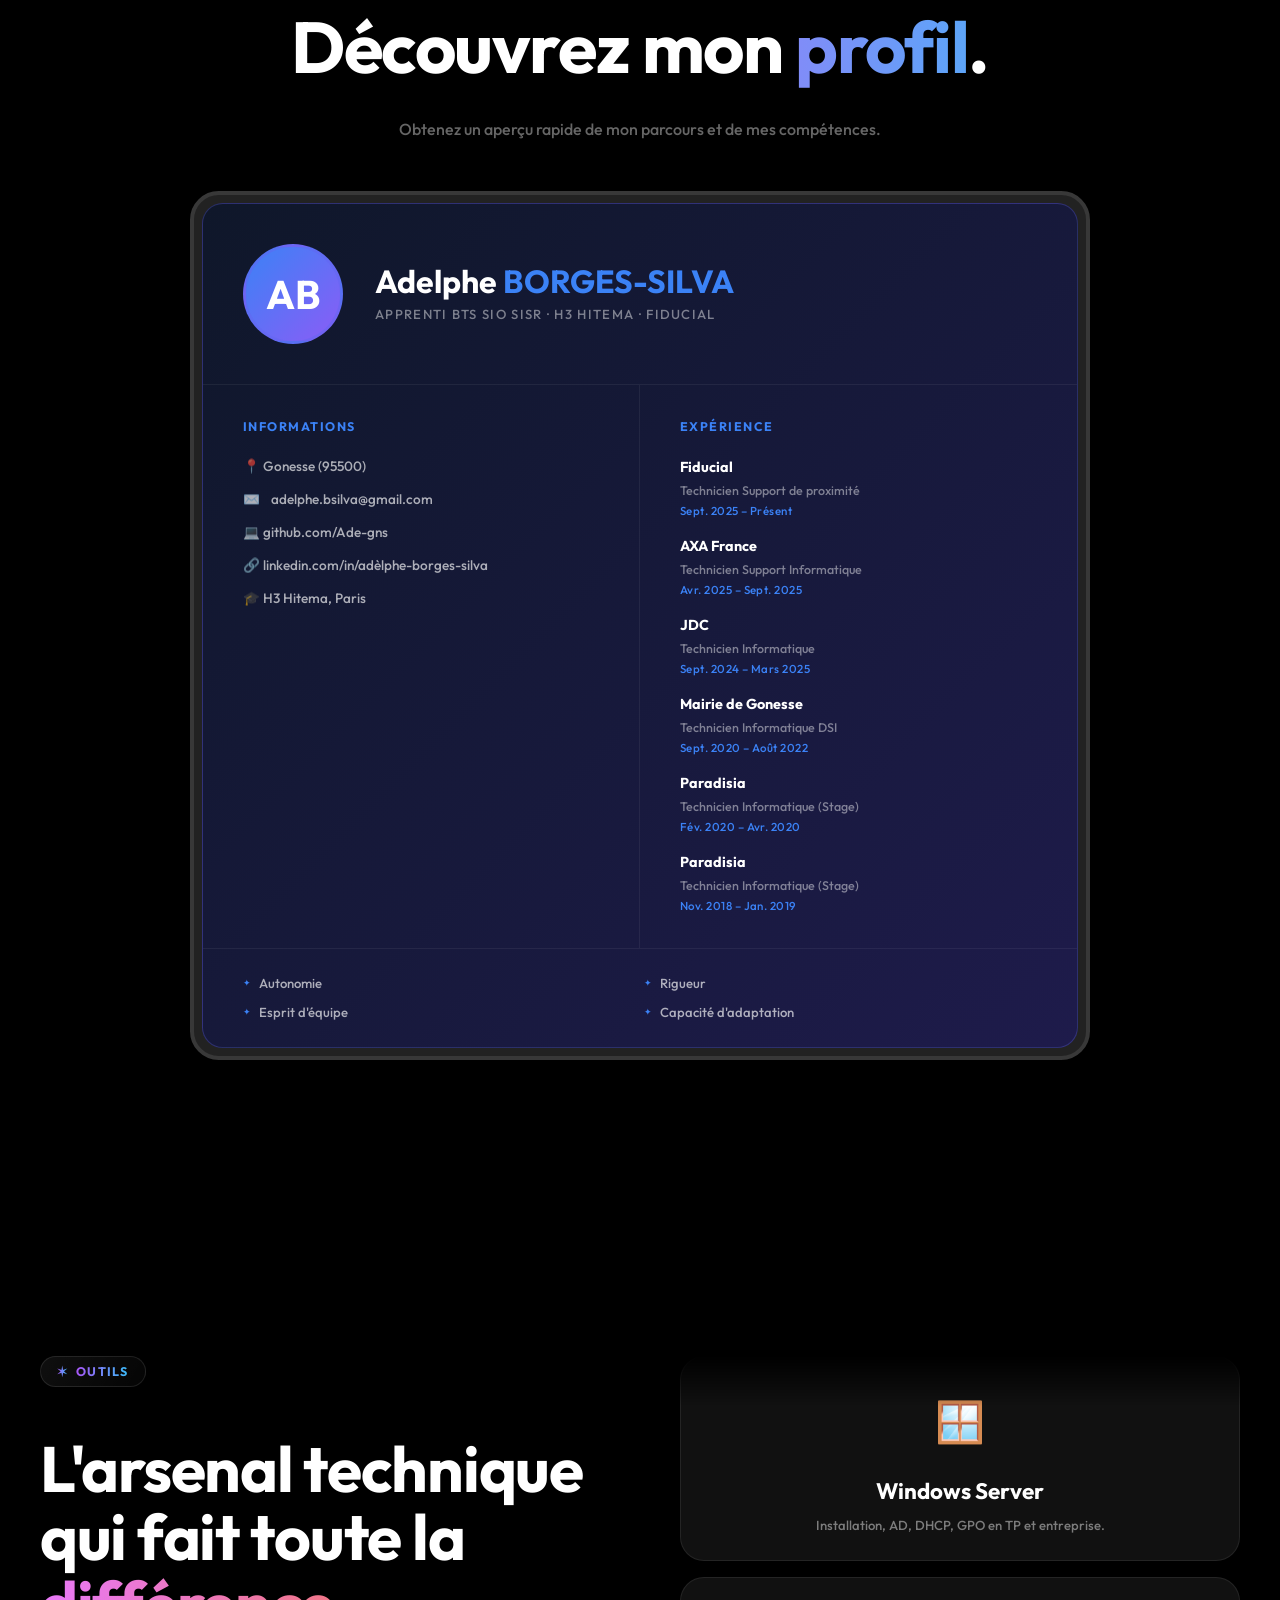
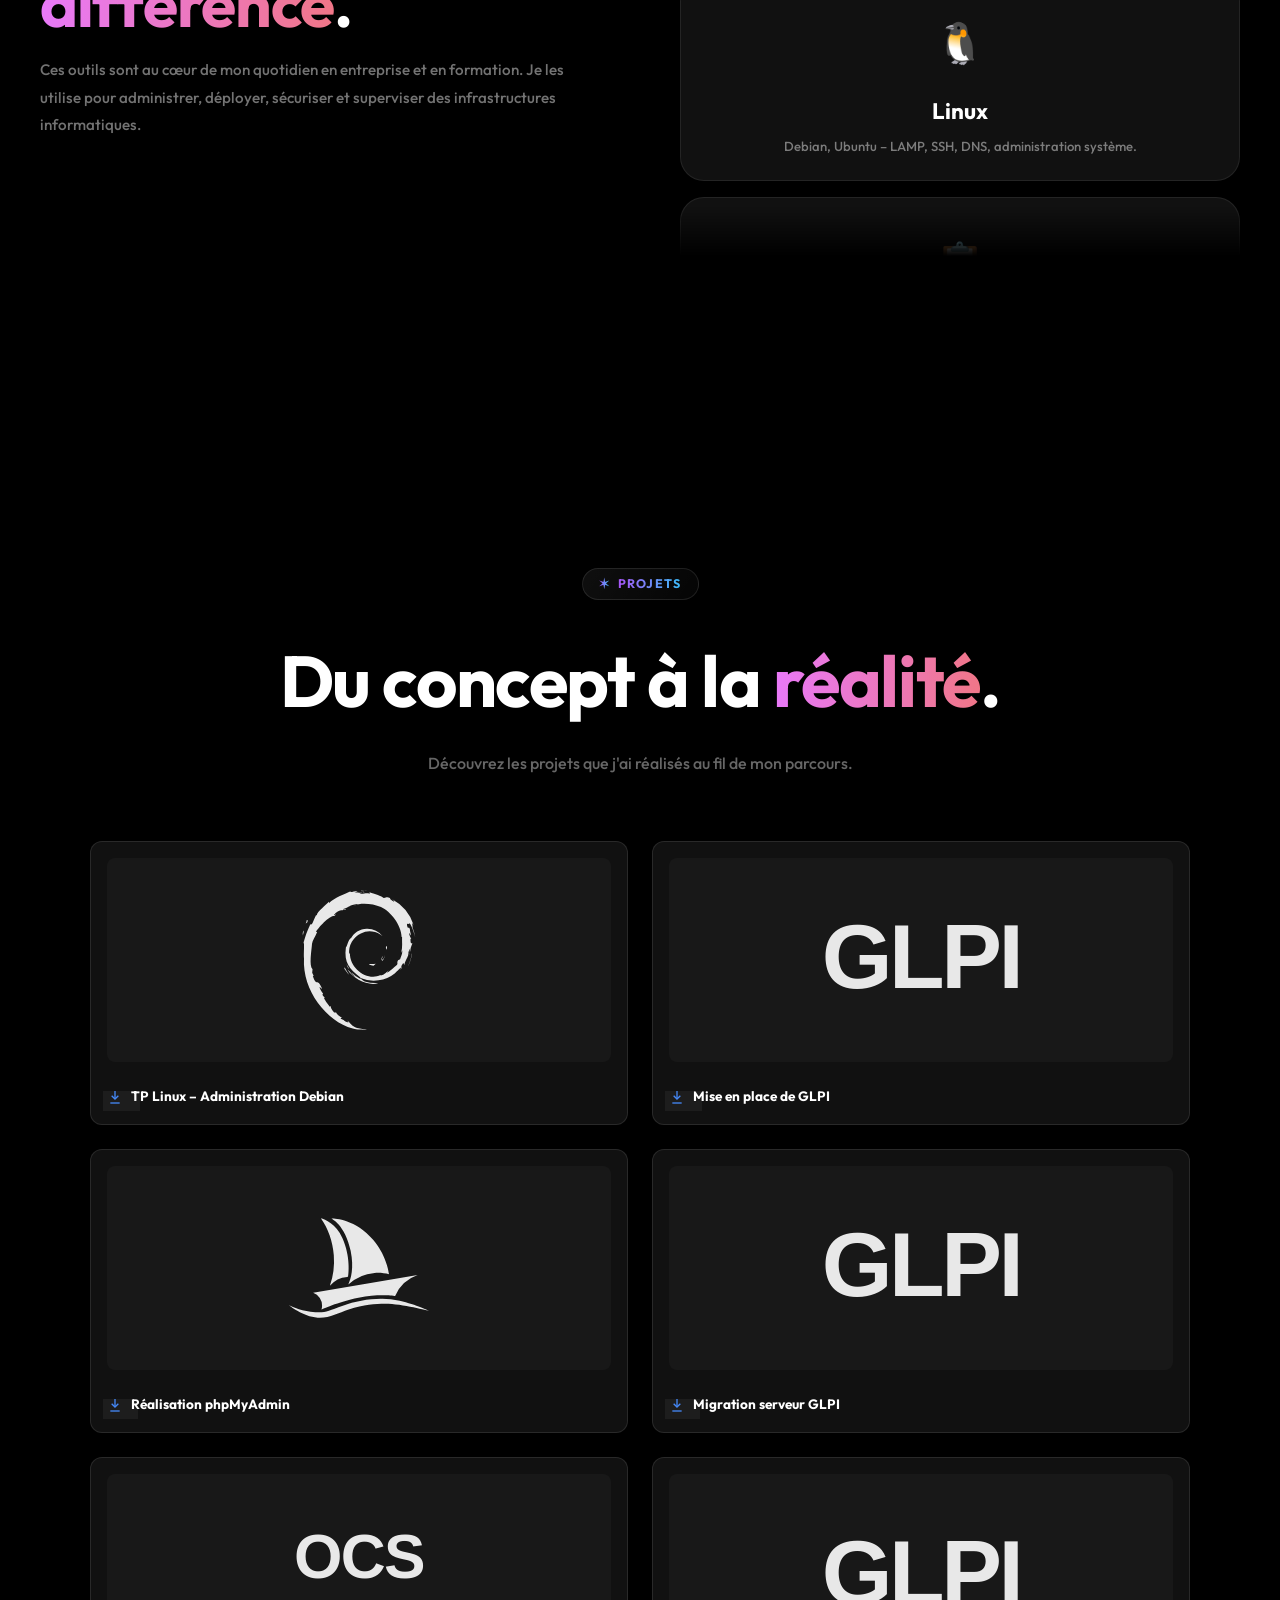
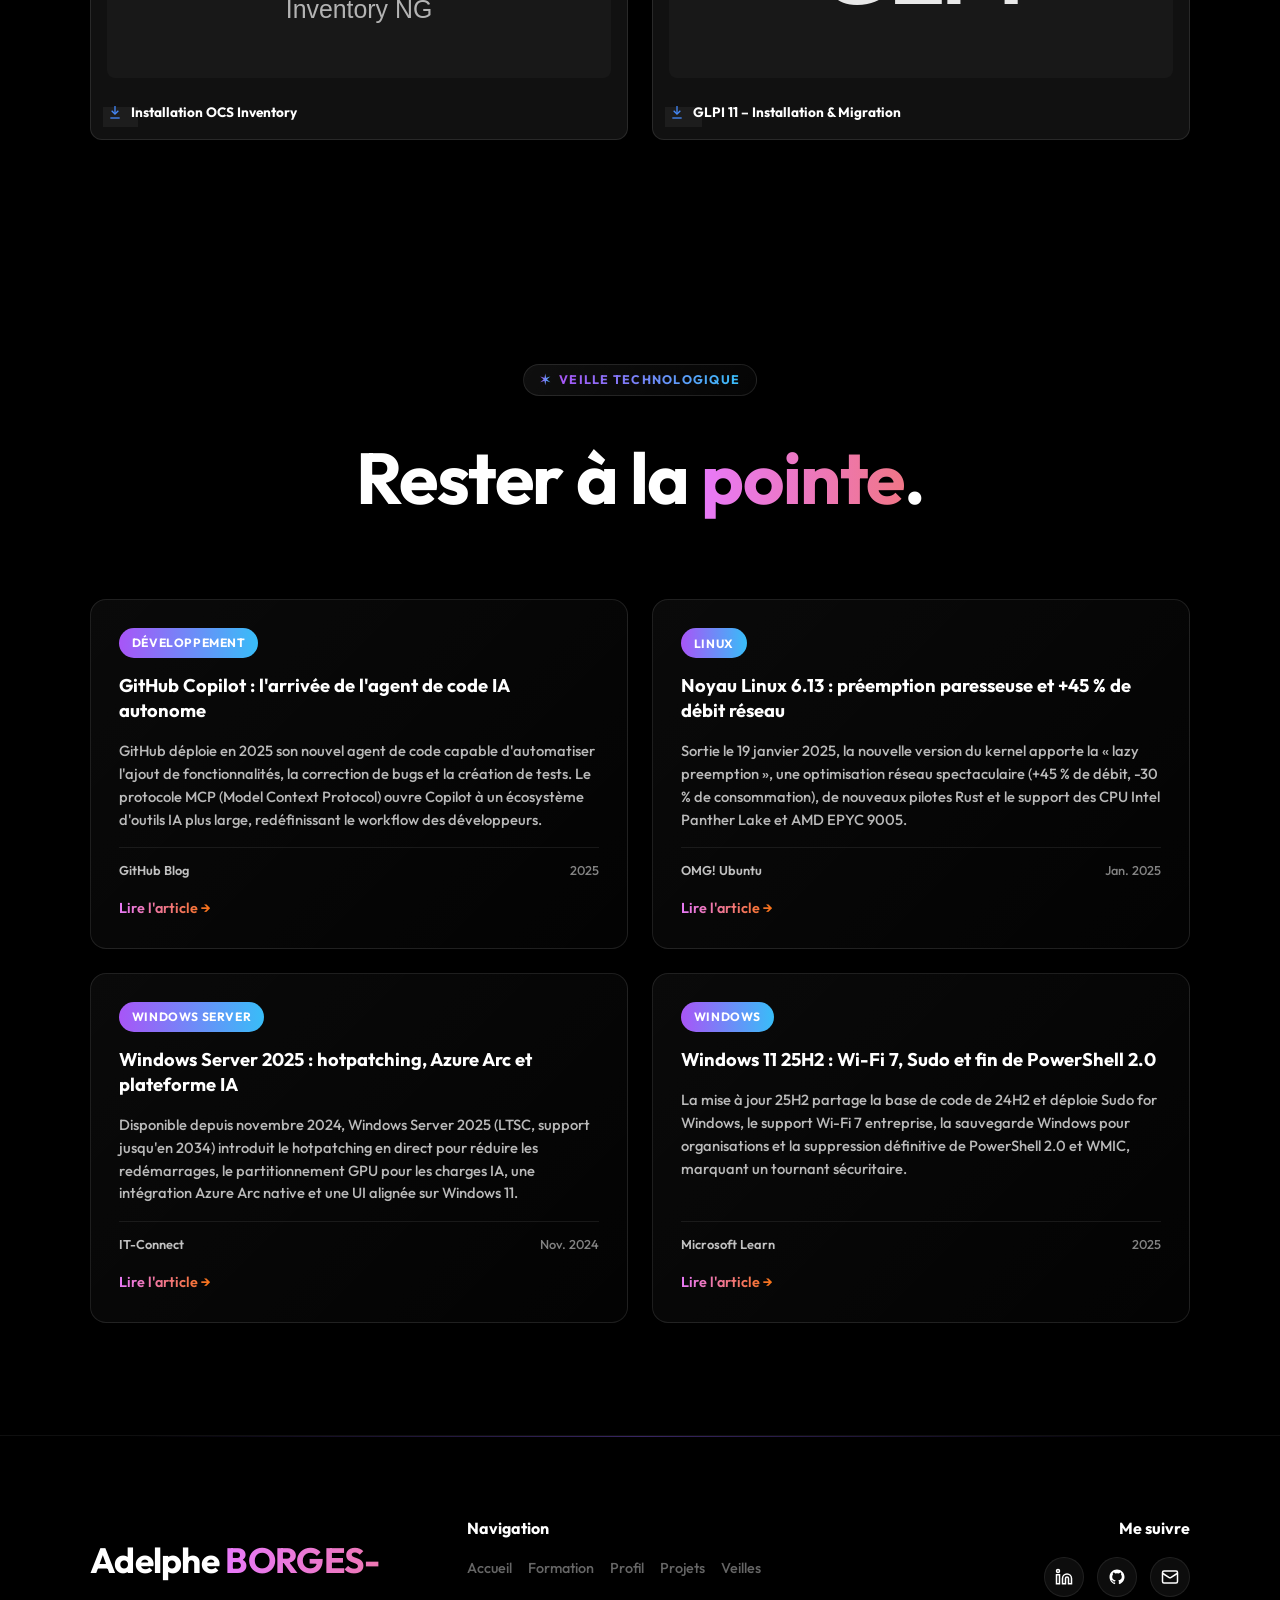
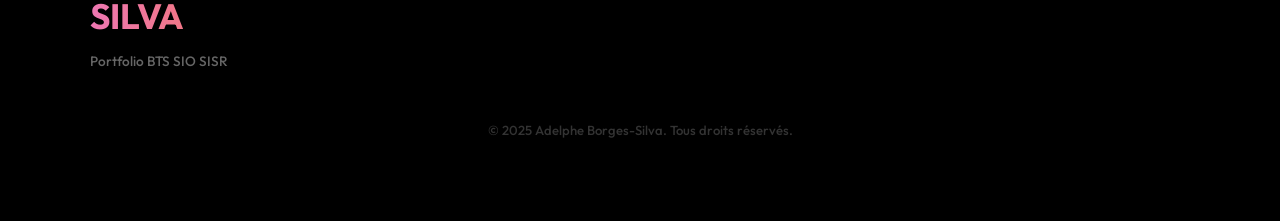
==== commit 18ee2c3f: "fixing Preview" ====
--- a/index.html
+++ b/index.html
@@ -18,7 +18,7 @@
   <!-- Open Graph -->
   <meta property="og:type" content="website" />
   <meta property="og:url" content="https://ade-gns.github.io/Ade-portfolio.github.io" />
-  <meta property="og:title" content="Portfolio – Adelphe Borges-Silva | BTS SIO SISR" />
+  <meta property="og:title" content="Portfolio – Adelphe Borges-Silva | Technicien IT BTS SIO SISR" />
   <meta property="og:description" content="Portfolio de Adelphe Borges-Silva, étudiant BTS SIO option SISR, en alternance. Découvrez mes projets, compétences et expériences." />
   <meta property="og:image" content="https://ade-gns.github.io/Ade-portfolio.github.io/preview.png" />
   <meta property="og:image:width" content="1200" />
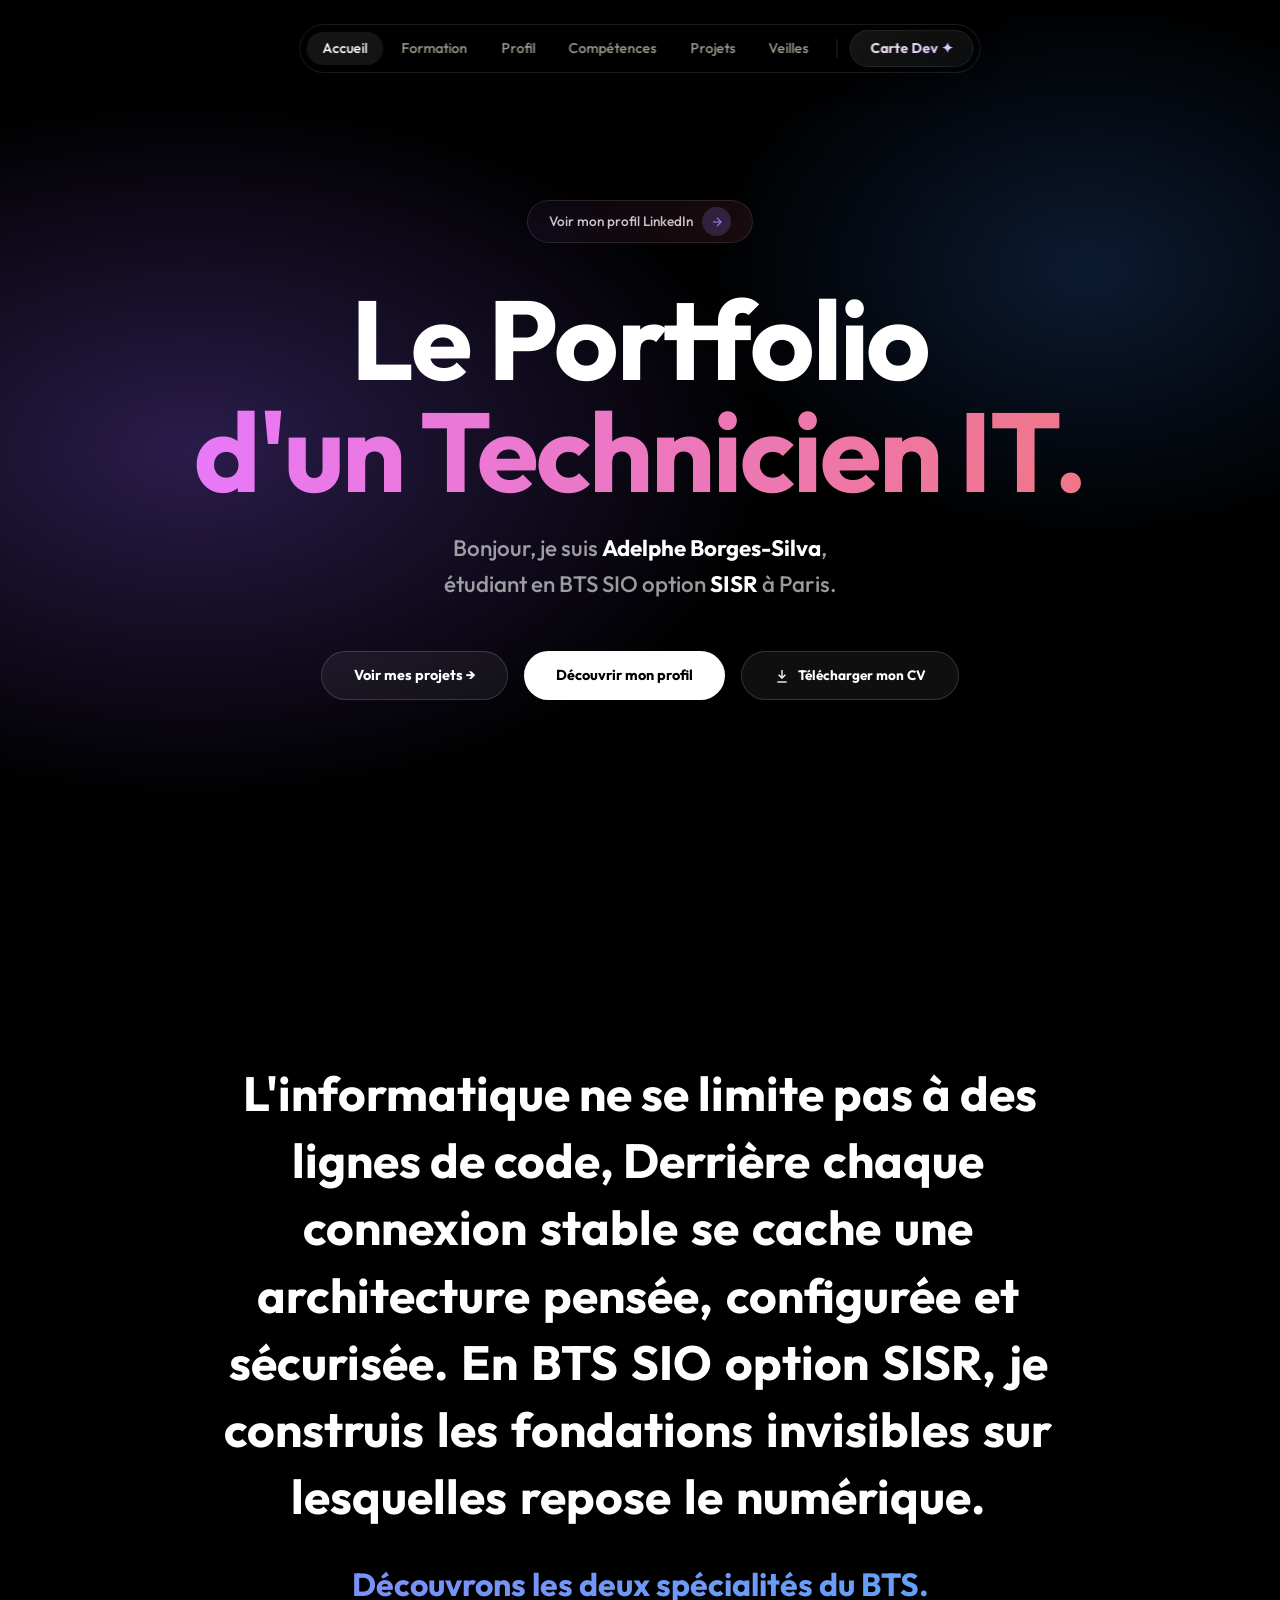
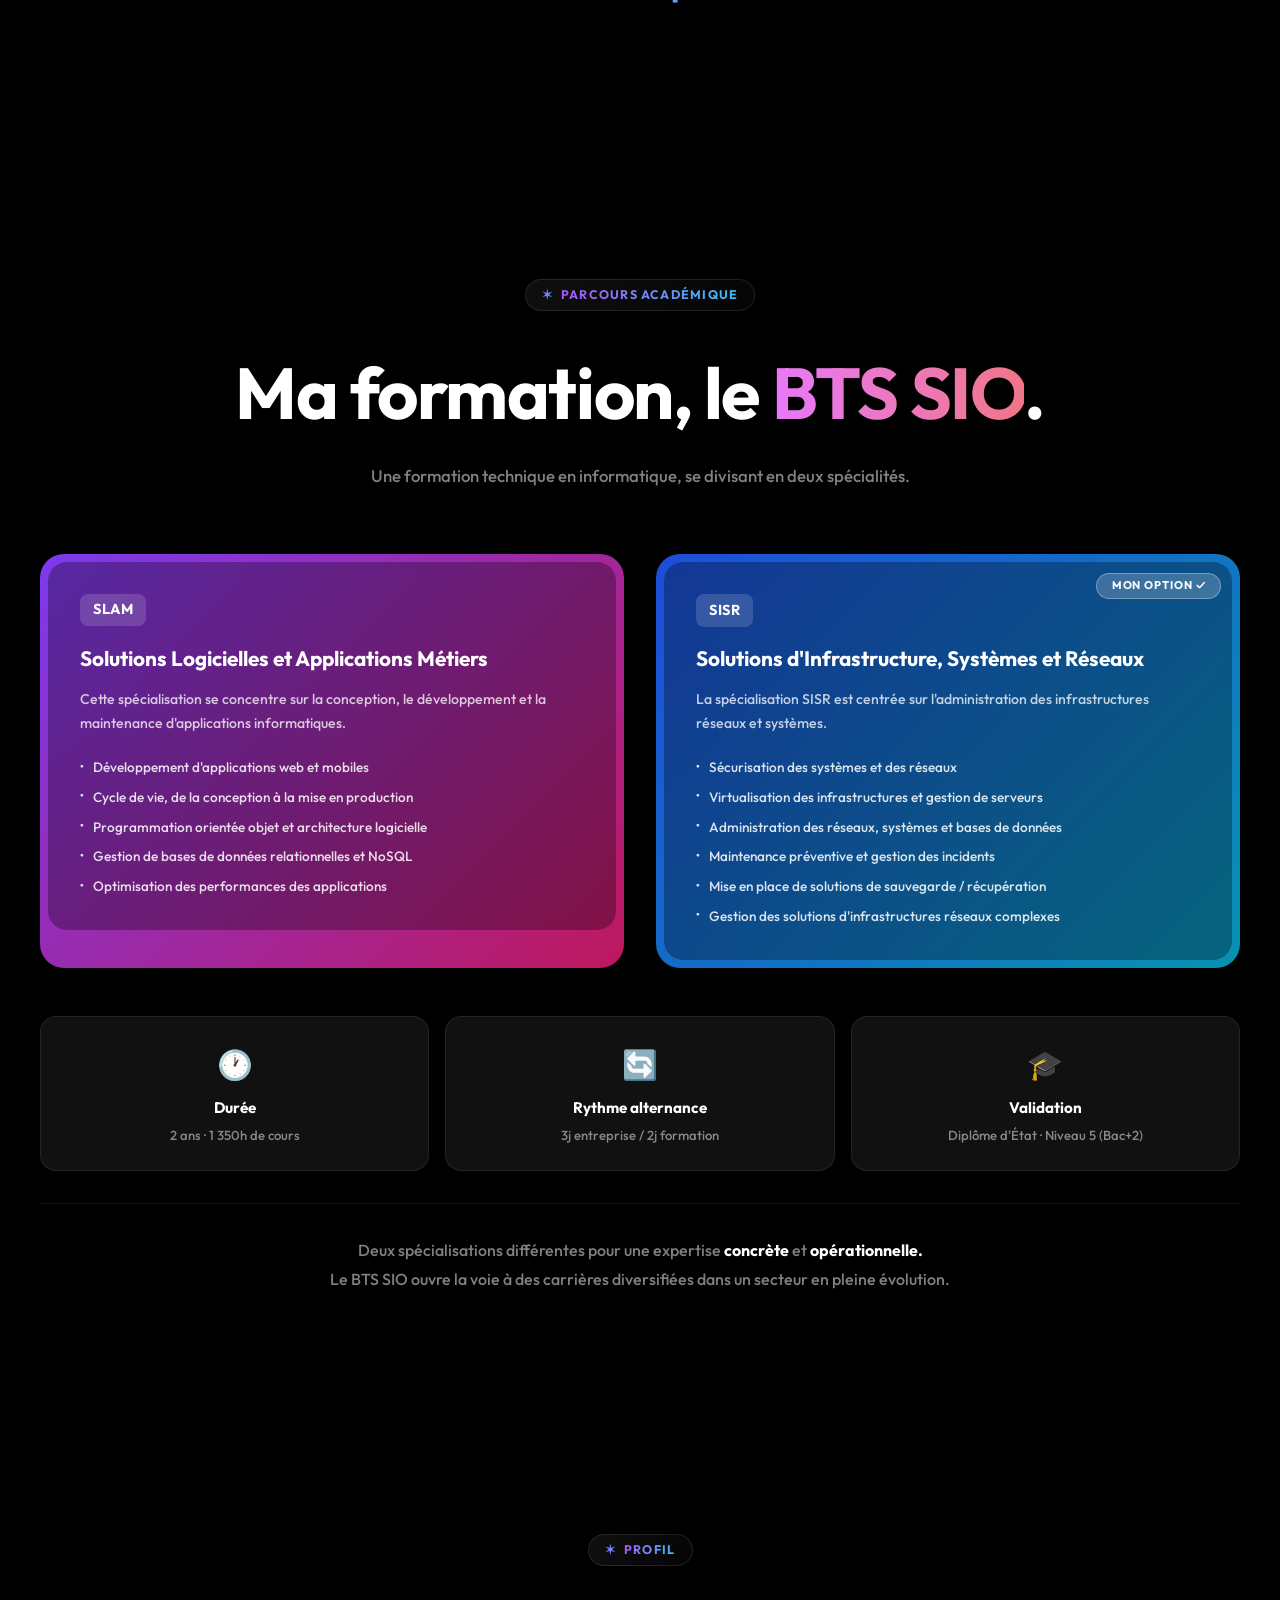
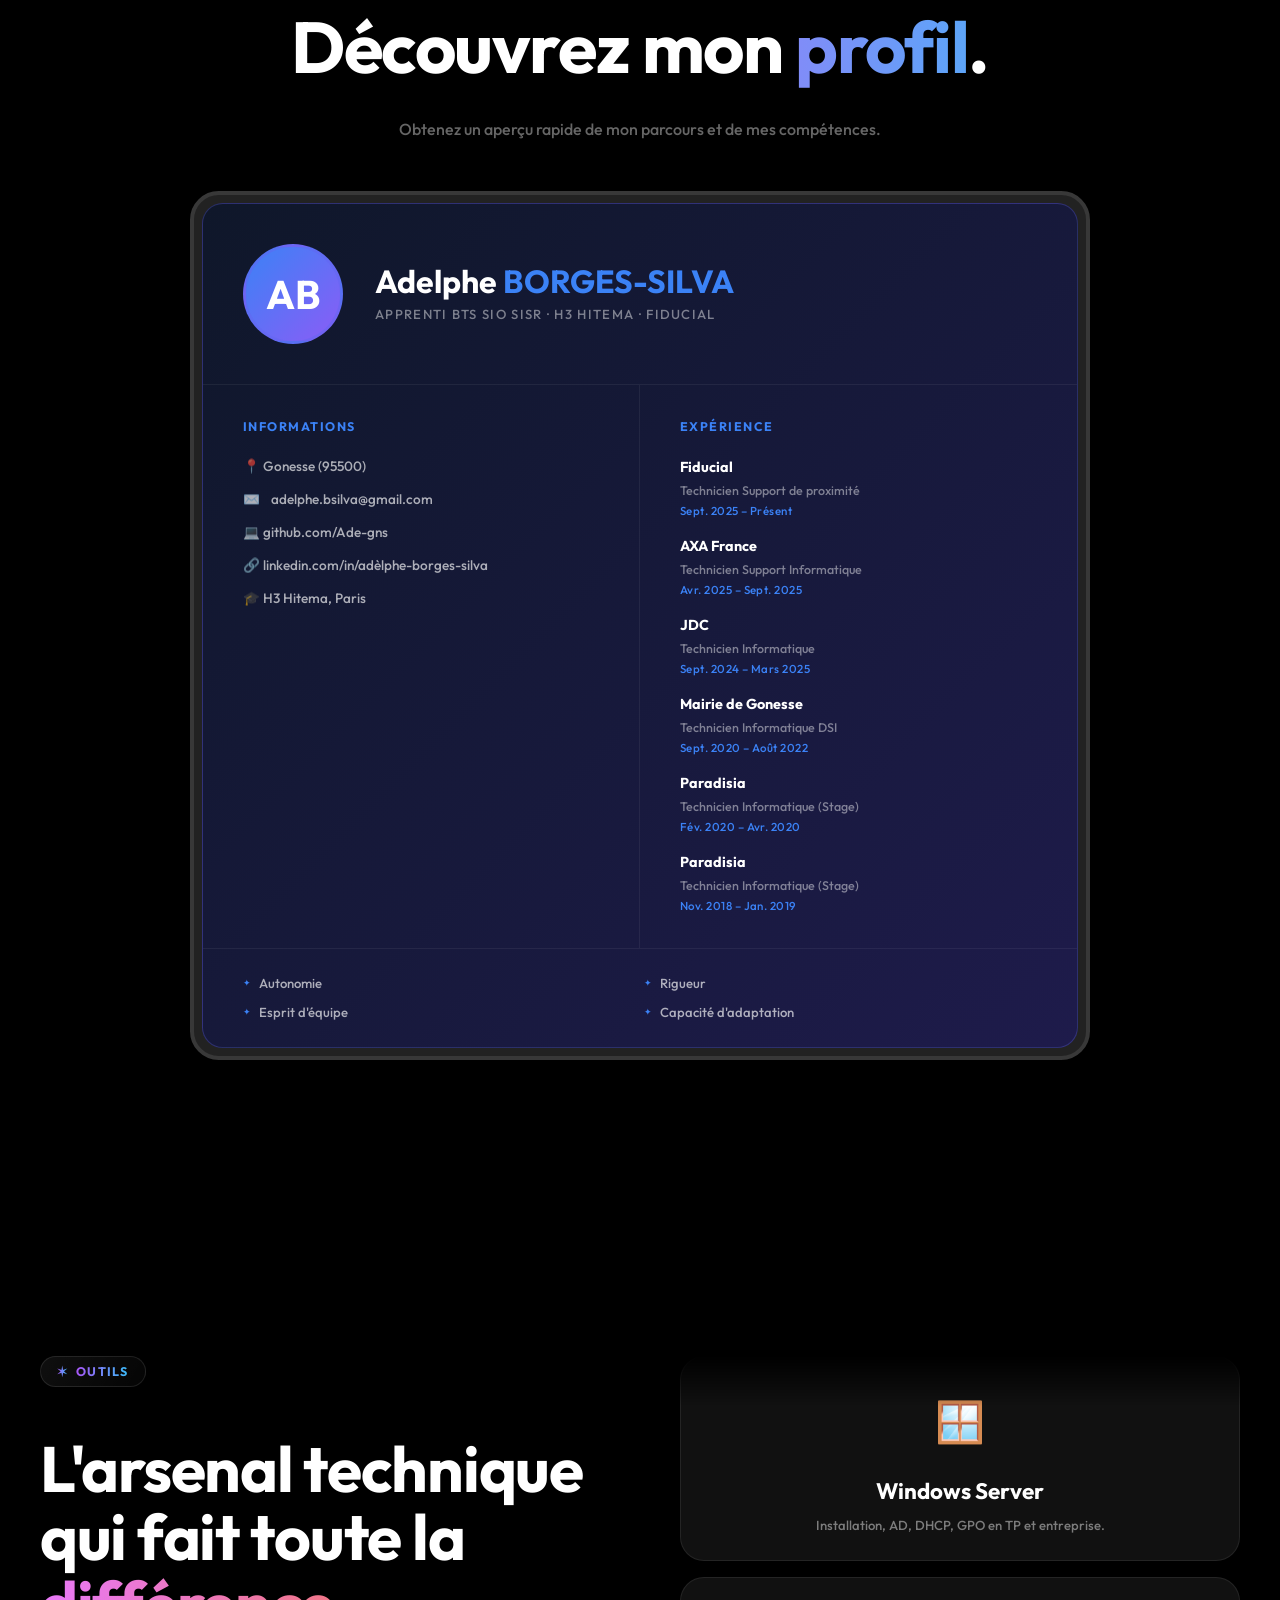
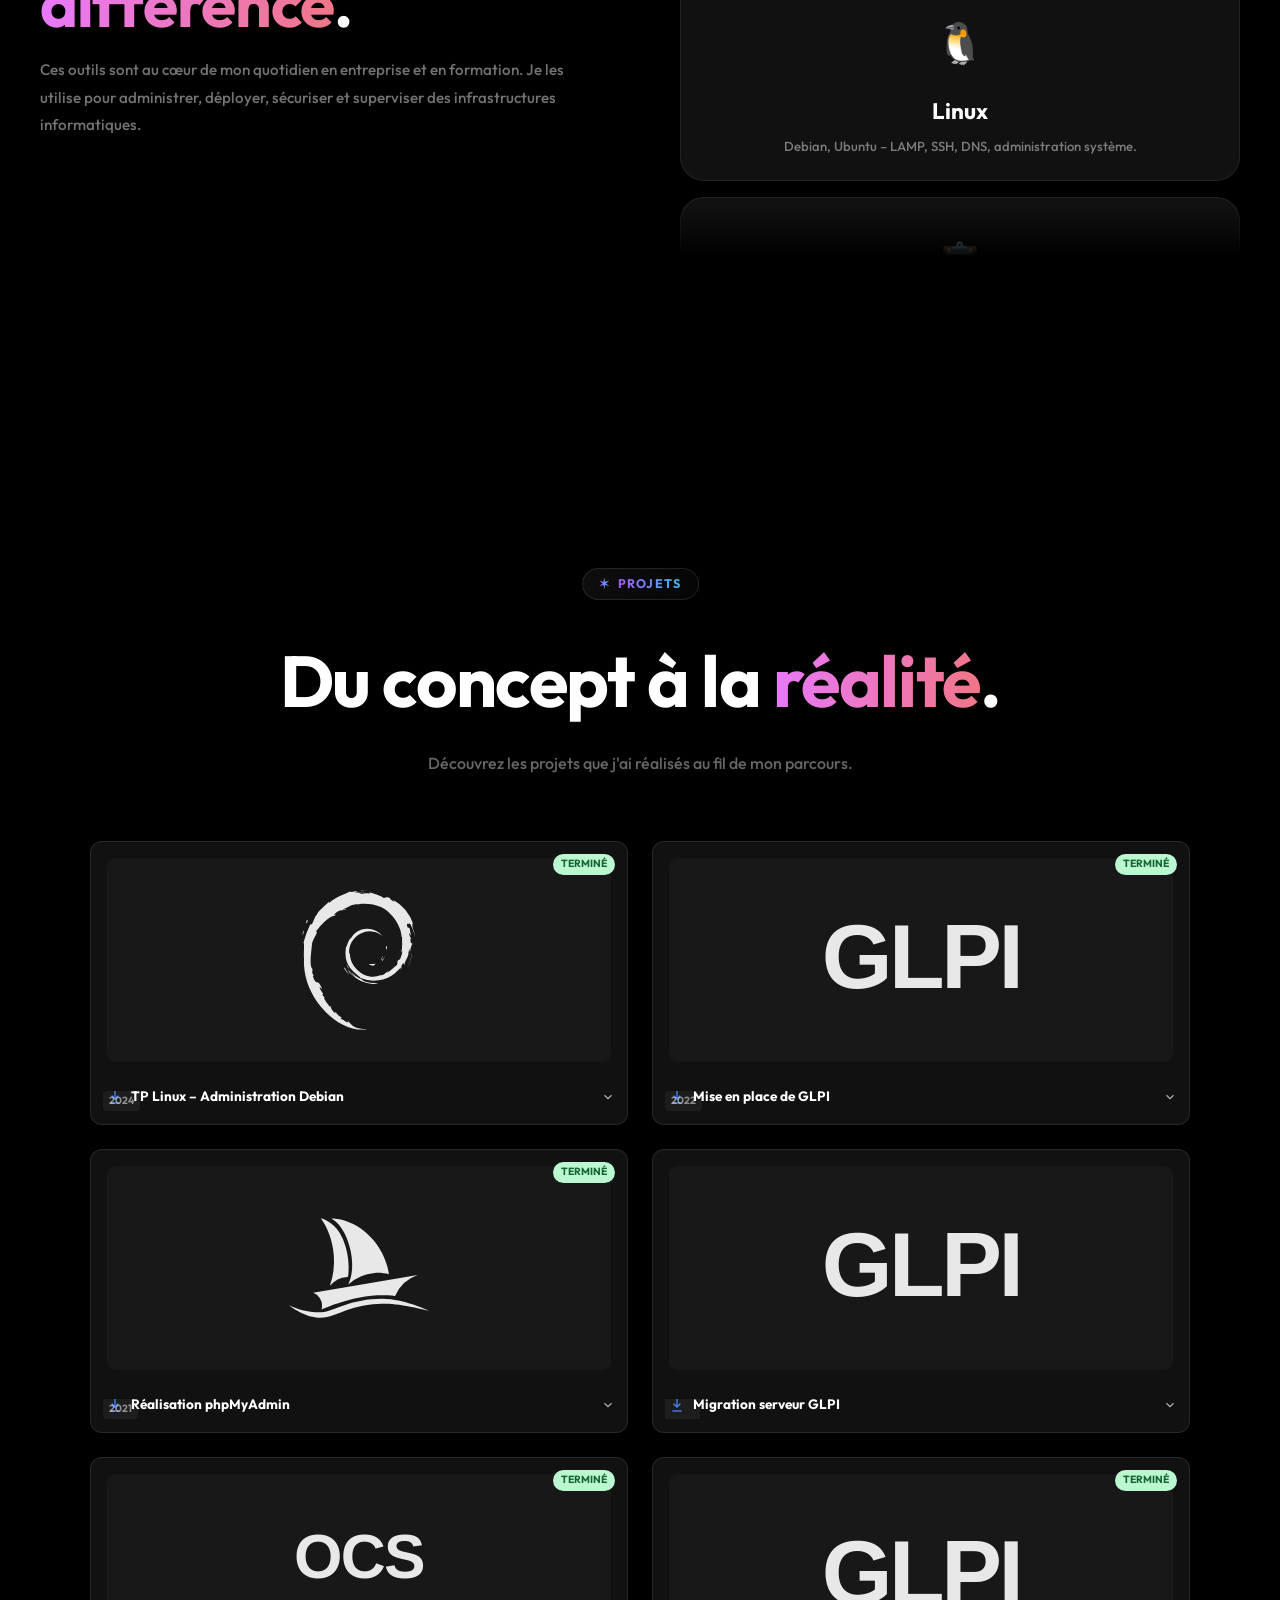
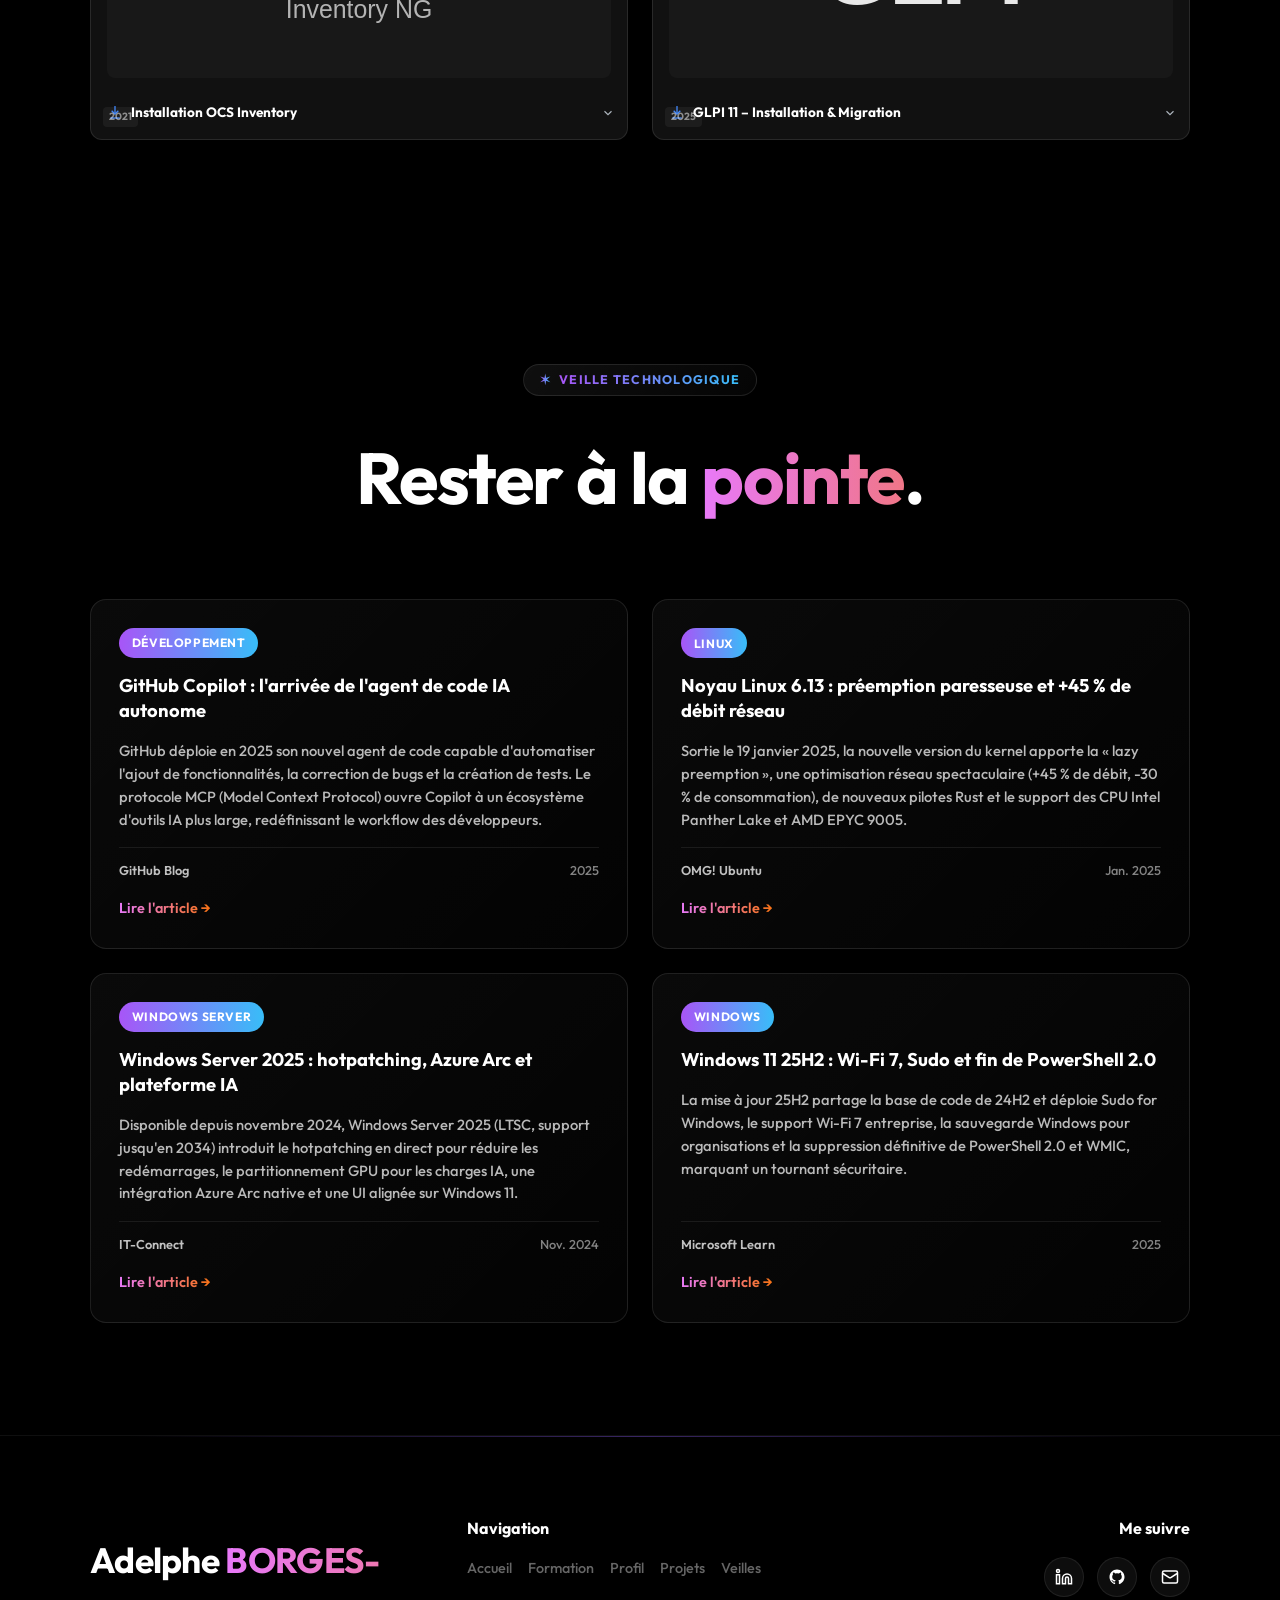
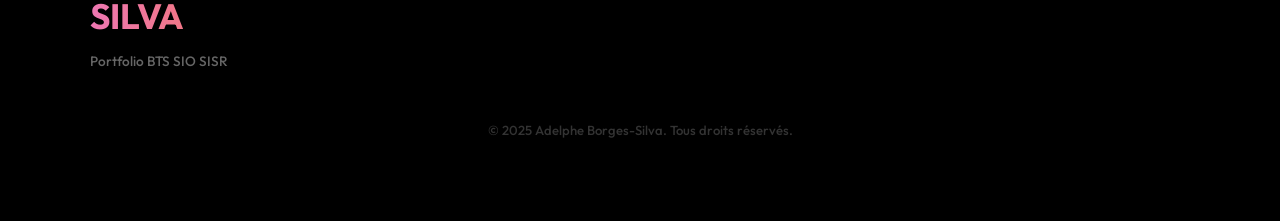
==== commit 3073da3e: "ad Dev Card + link" ====
--- a/index.html
+++ b/index.html
@@ -14,7 +14,7 @@
 
   <!-- CSS -->
   <link rel="stylesheet" href="css/style.css">
-
+  
   <!-- Open Graph -->
   <meta property="og:type" content="website" />
   <meta property="og:url" content="https://ade-gns.github.io/Ade-portfolio.github.io" />
@@ -46,8 +46,8 @@
       <li><a href="#veille">Veilles</a></li>
     </ul>
     <div class="nav-sep"></div>
-    <a href="CV_Adelphe_Borges-Silva.pdf" download class="nav-cta">
-      <span>Télécharger le CV</span>
+    <a href="Carte Dev.html" class="nav-cta">
+      <span>Carte Dev ✦</span>
     </a>
   </nav>
 
@@ -528,5 +528,6 @@
 
   <!-- JS -->
   <script src="script.js"></script>
+
 </body>
 </html>
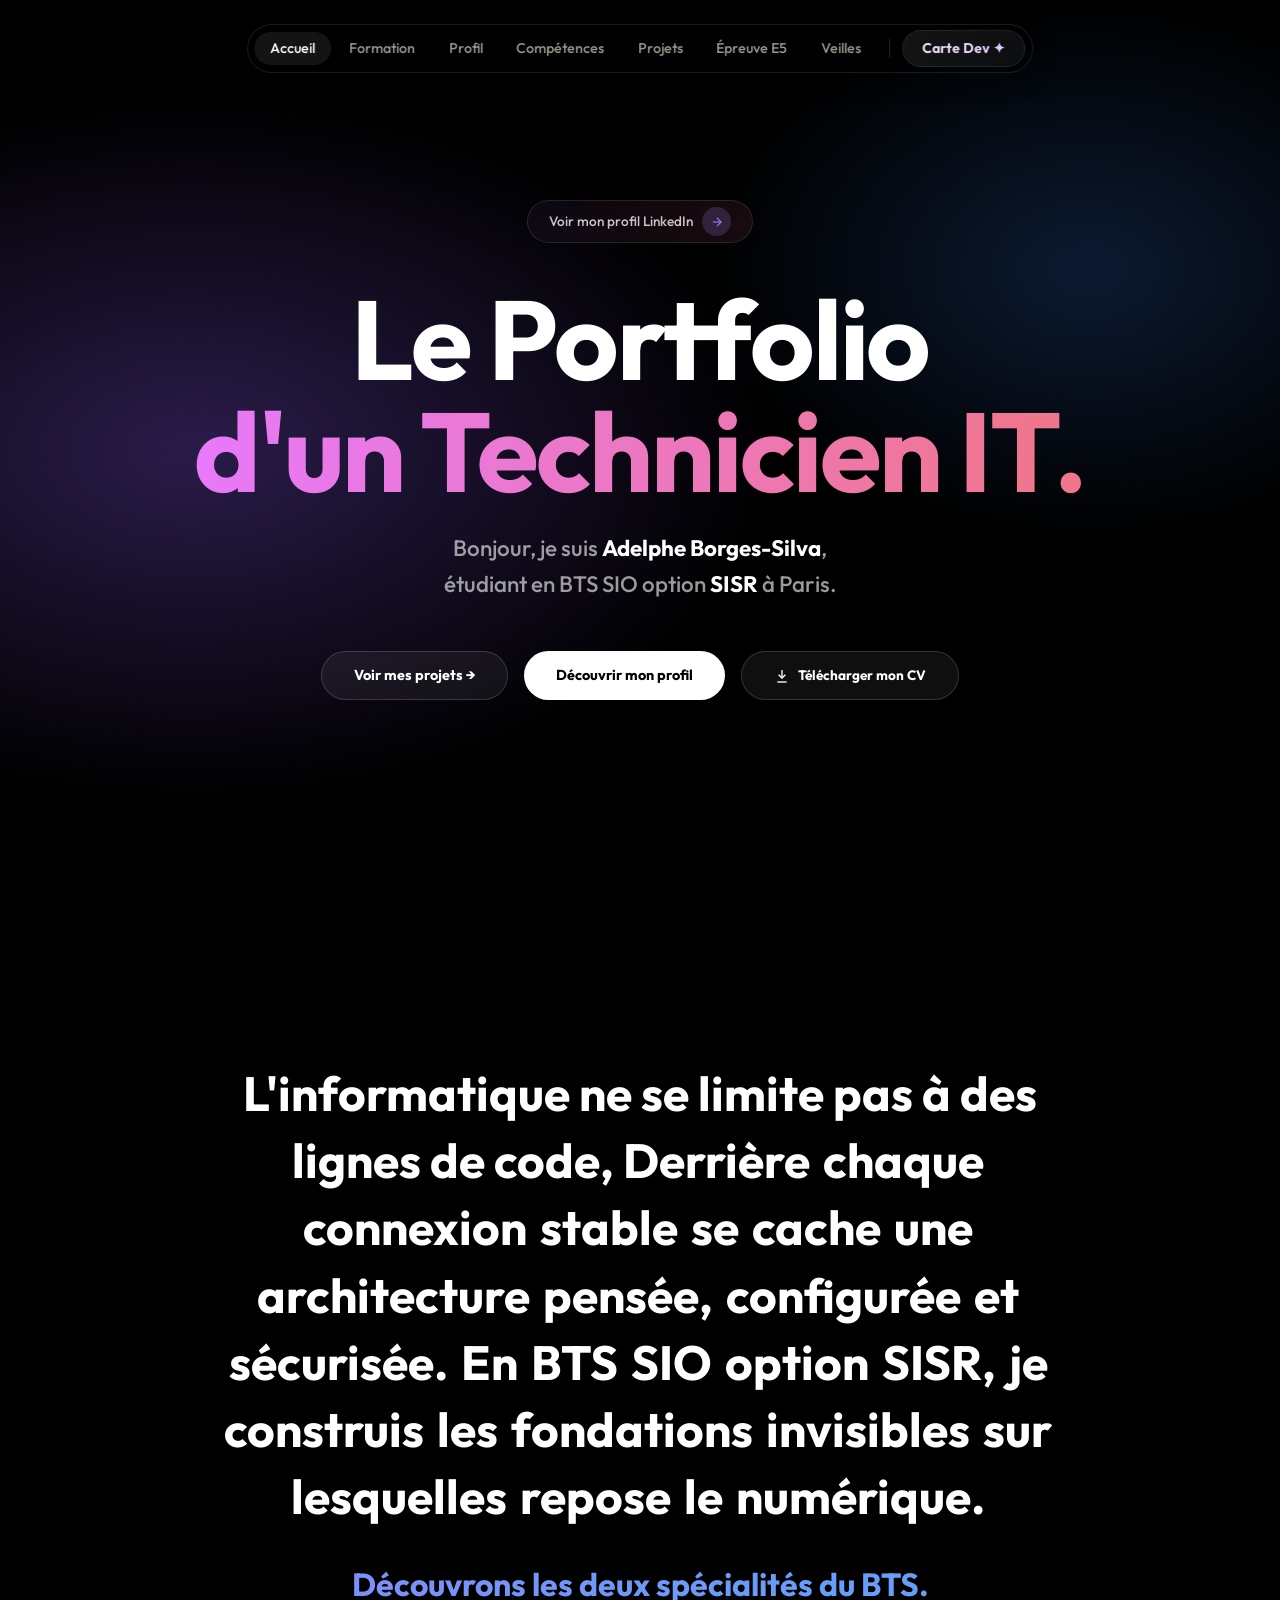
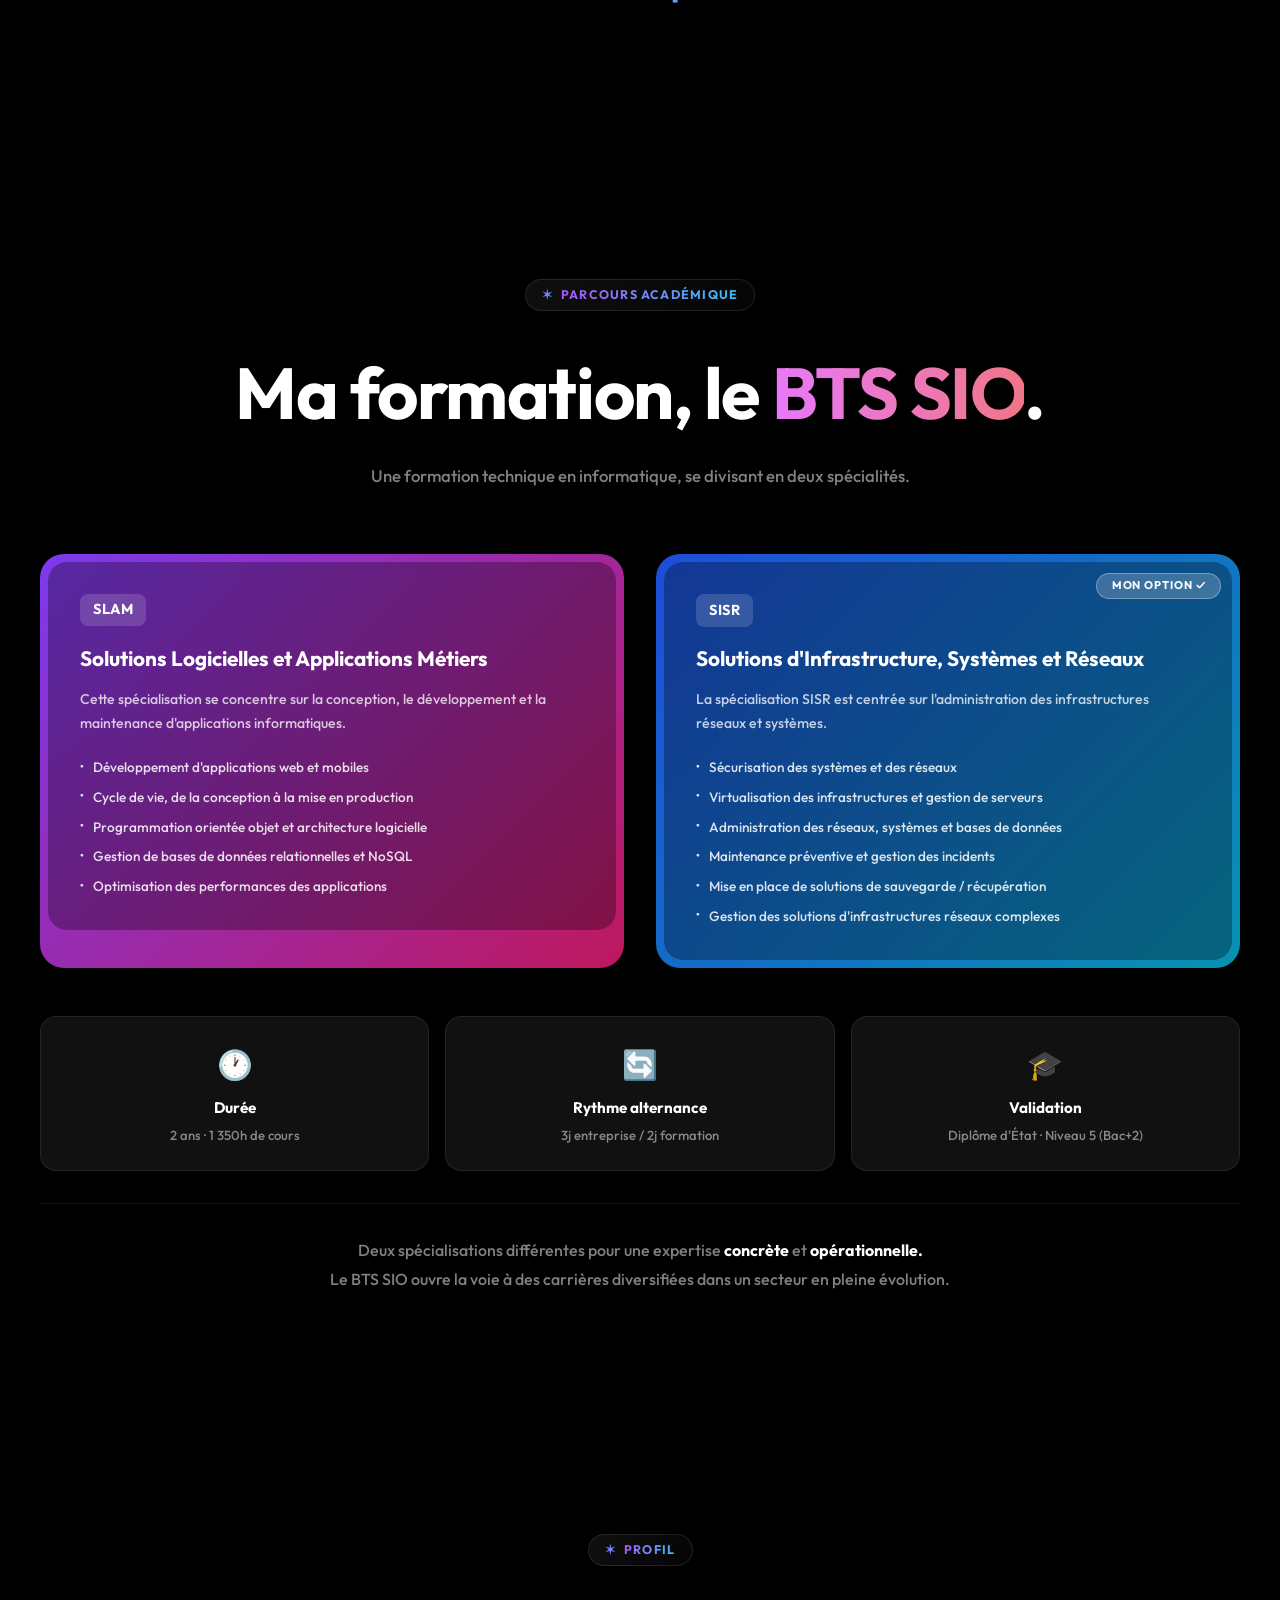
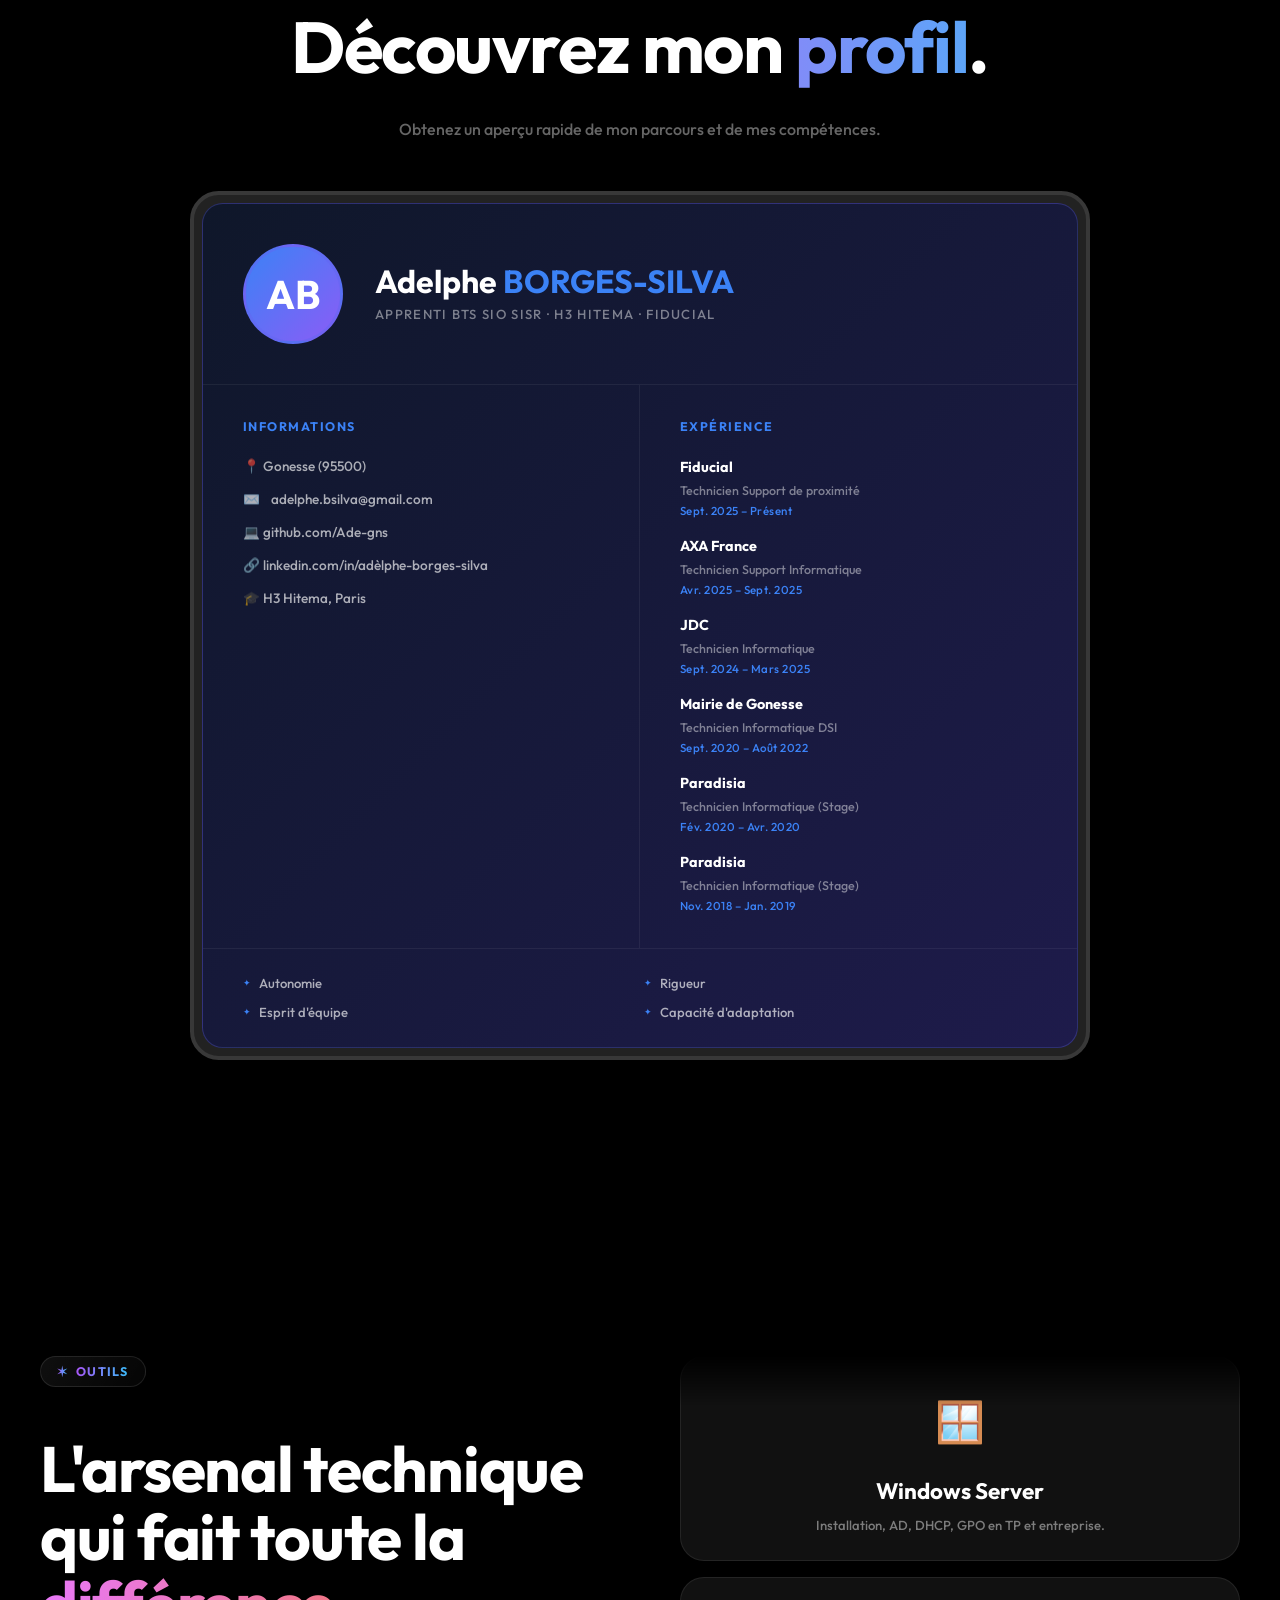
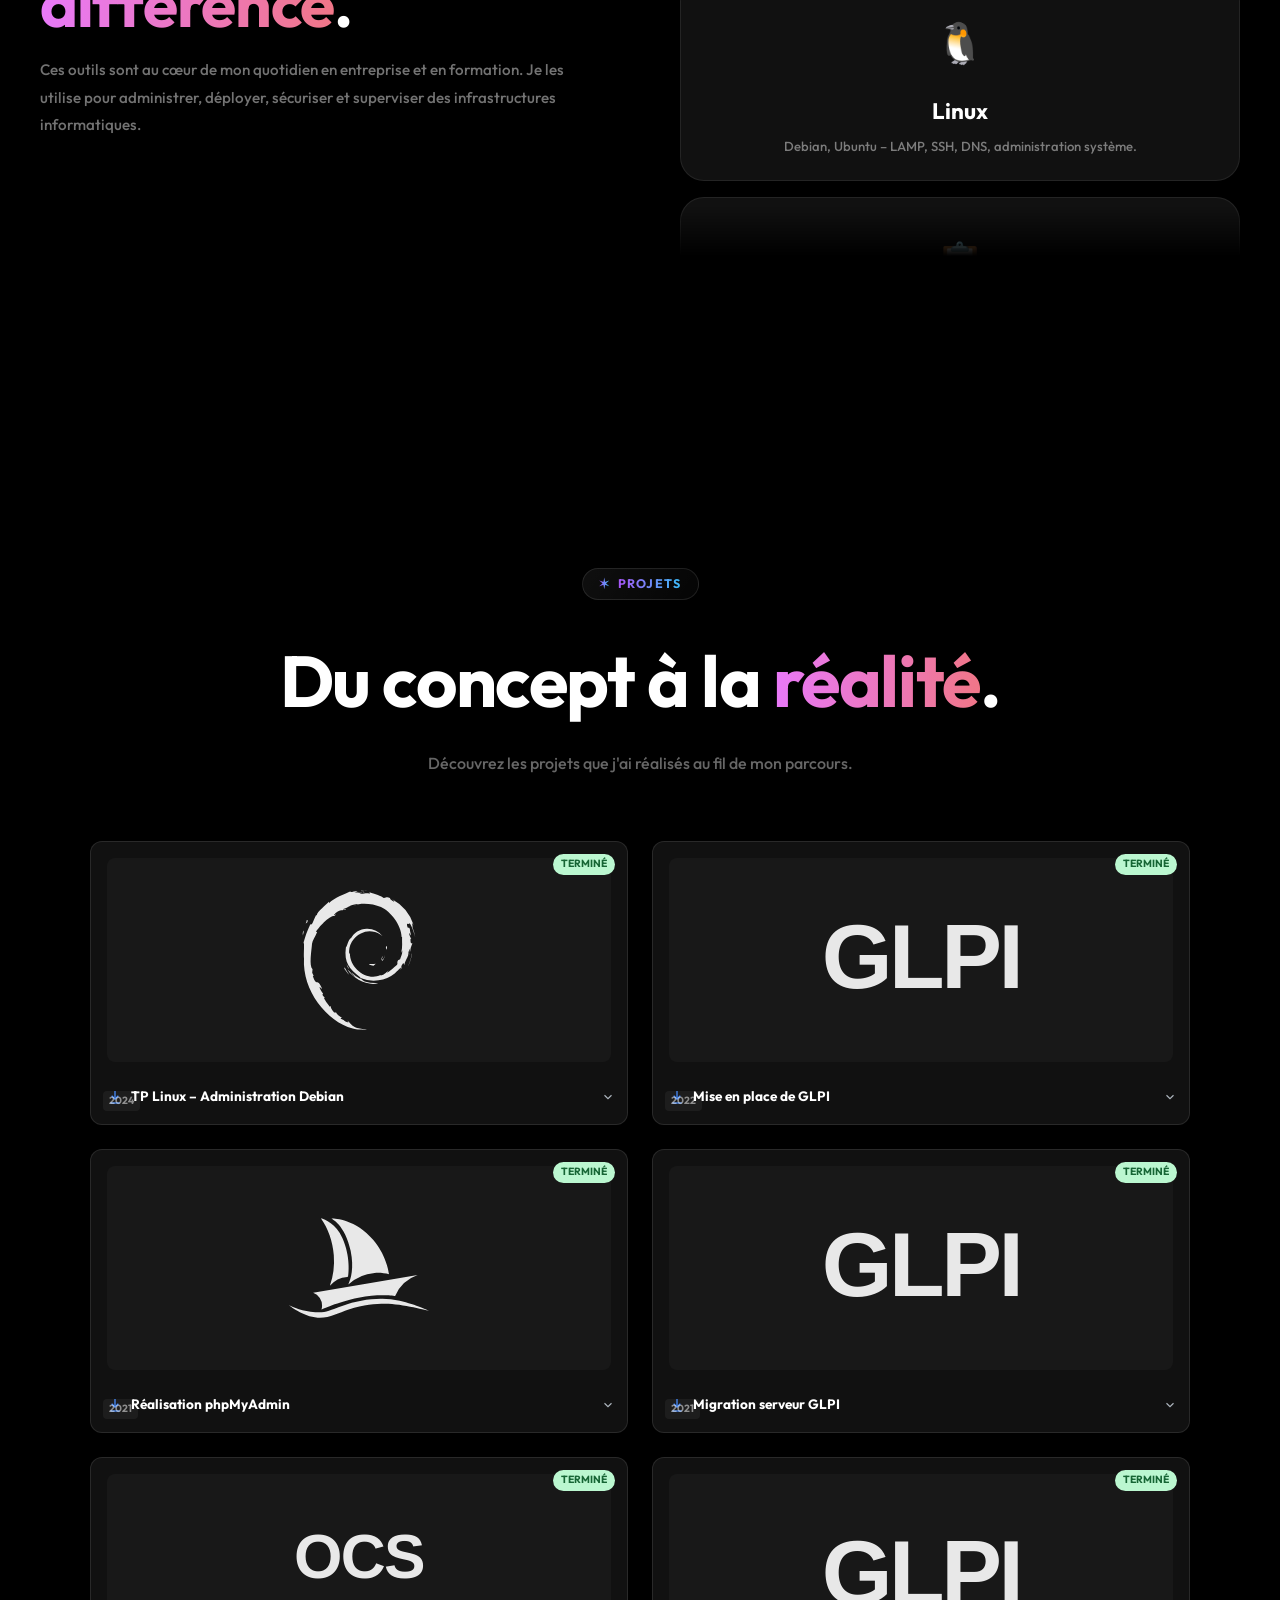
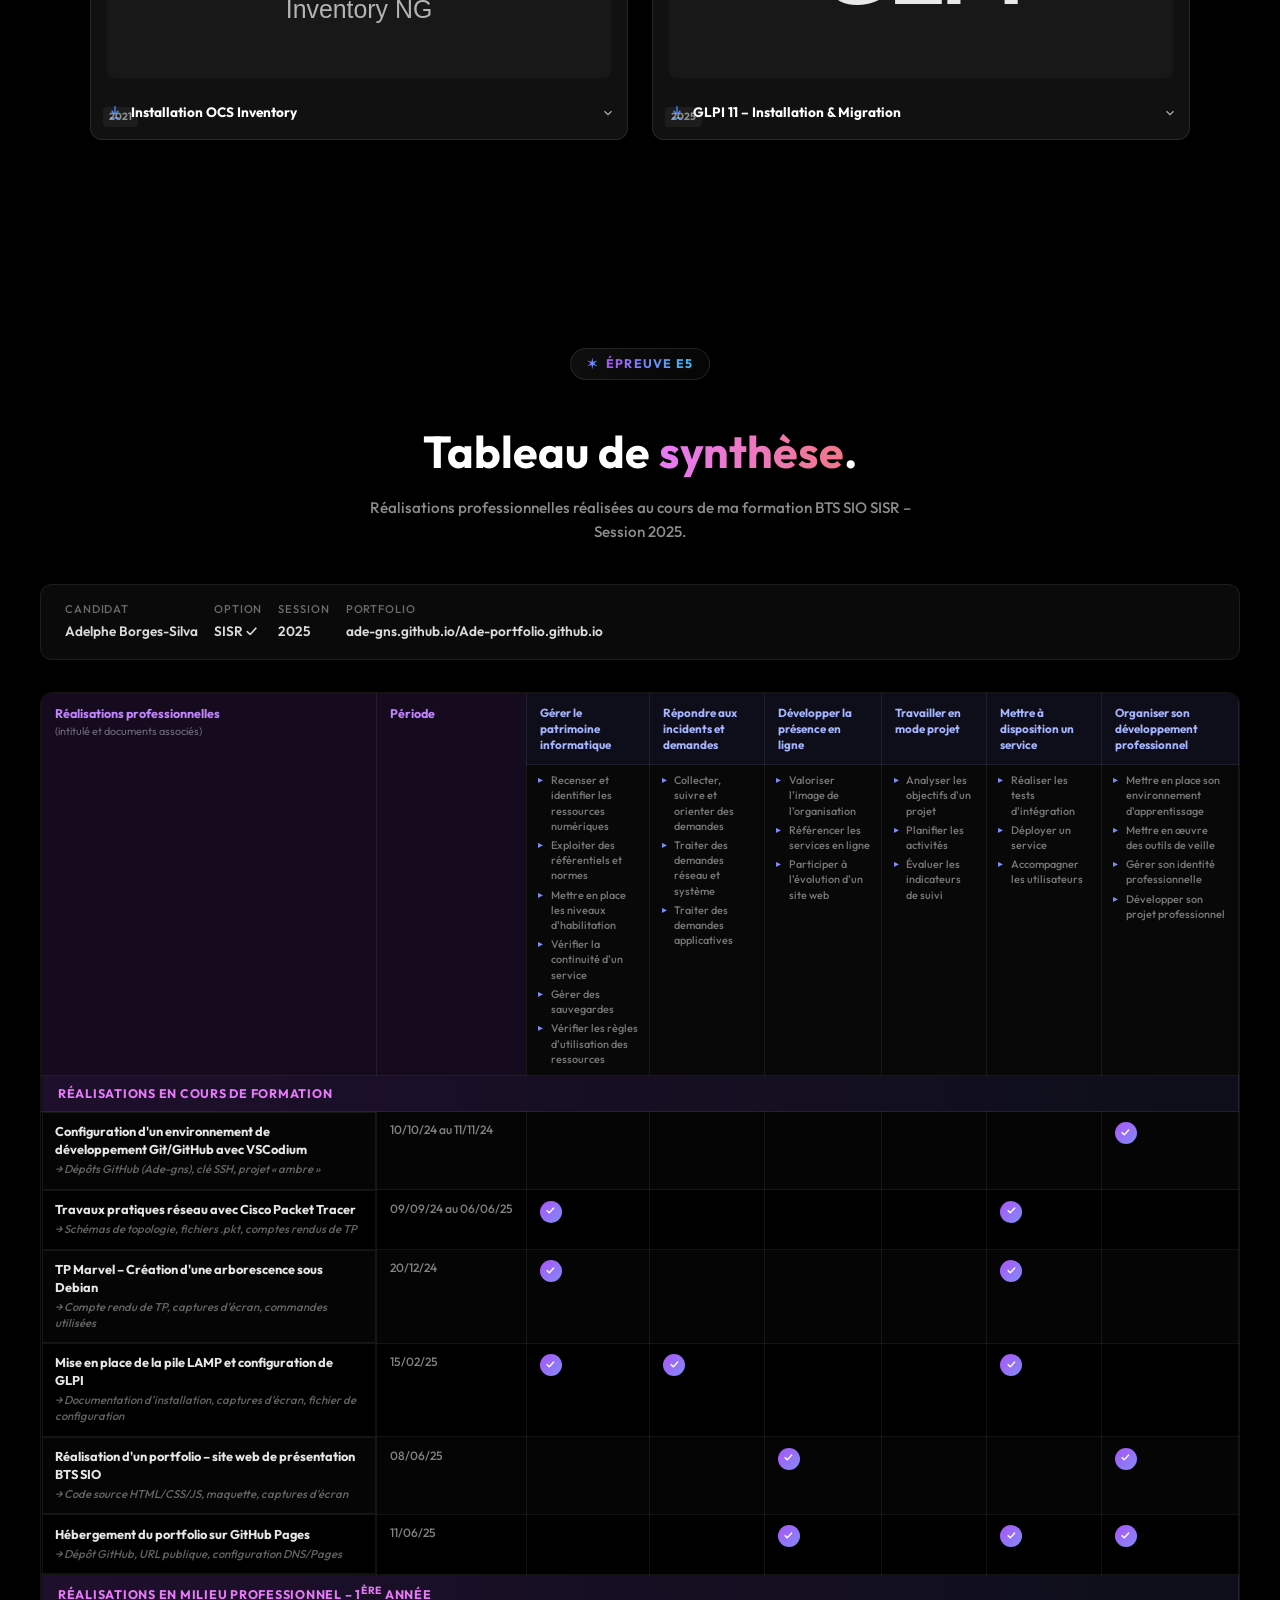
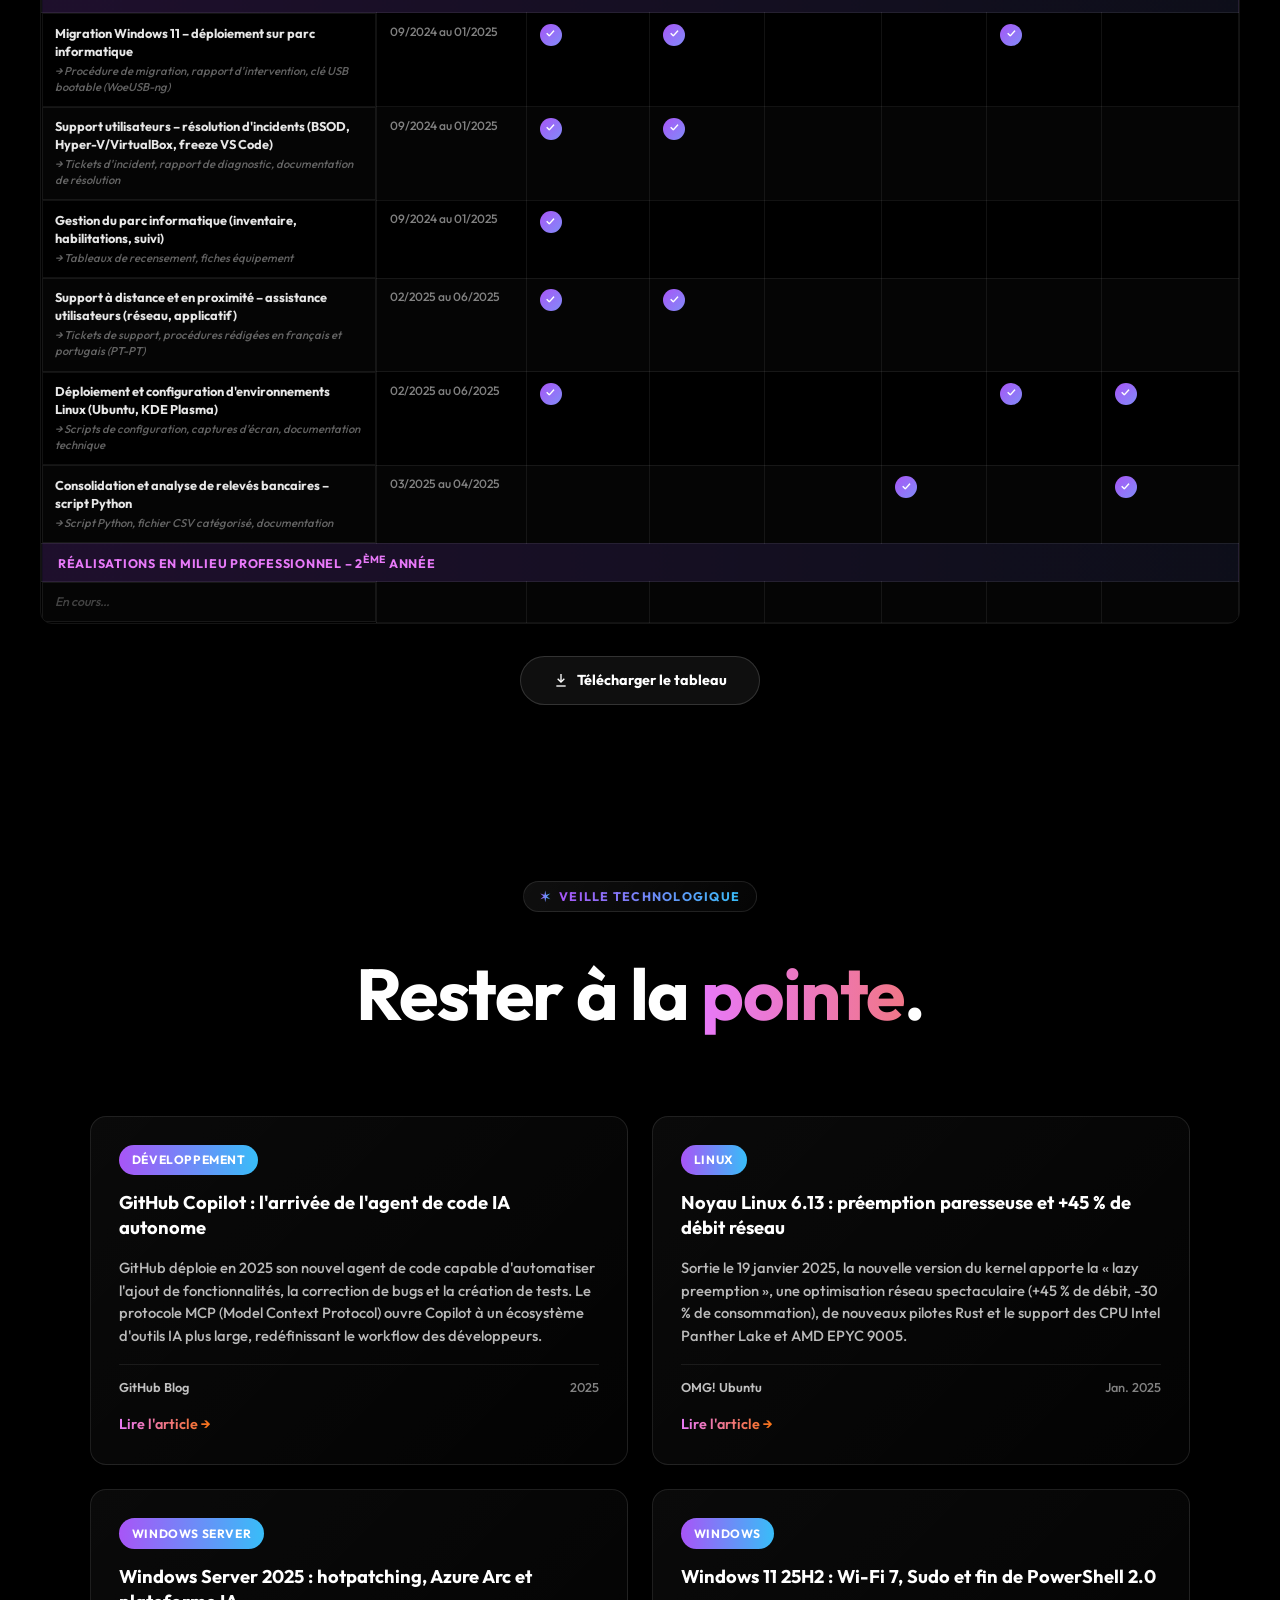
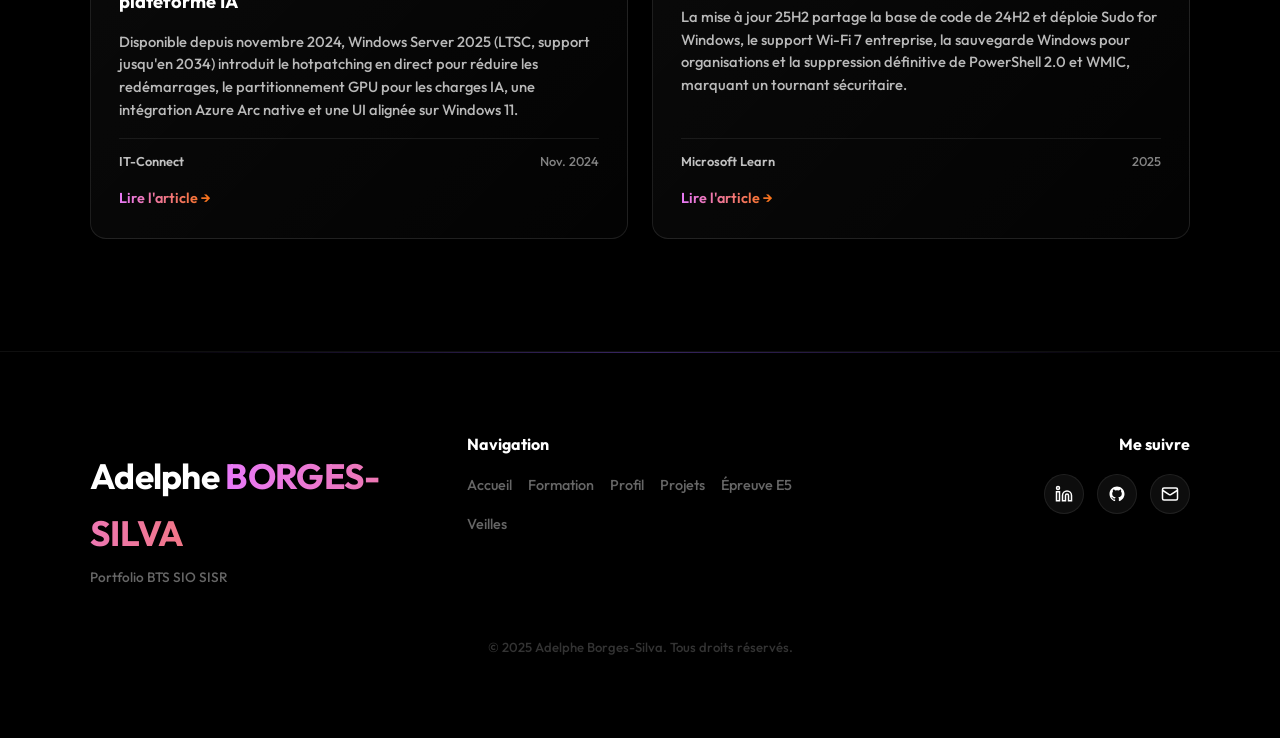
==== commit eca27b85: "add section Épreuve E5 avec tableau de synthèse intégré - Nouvelle section #epreuve-e5 entre Projets" ====
--- a/index.html
+++ b/index.html
@@ -43,6 +43,7 @@
       <li><a href="#profil">Profil</a></li>
       <li><a href="#competences">Compétences</a></li>
       <li><a href="#projets">Projets</a></li>
+      <li><a href="#epreuve-e5">Épreuve E5</a></li>
       <li><a href="#veille">Veilles</a></li>
     </ul>
     <div class="nav-sep"></div>
@@ -430,6 +431,248 @@
             <svg width="14" height="14" viewBox="0 0 24 24" fill="none" stroke="currentColor" stroke-width="2" aria-hidden="true"><path d="m6 9 6 6 6-6"/></svg>
           </div>
         </a>
+
+      </div>
+    </div>
+  </section>
+
+  <!-- ── ÉPREUVE E5 ── -->
+  <section id="epreuve-e5">
+    <div class="container">
+      <div class="e5-header">
+        <div class="section-badge"><span class="badge-star">✶</span> <span>ÉPREUVE E5</span></div>
+        <h2 class="e5-h2">Tableau de <span class="grad">synthèse</span>.</h2>
+        <p class="e5-sub">Réalisations professionnelles réalisées au cours de ma formation BTS SIO SISR – Session 2025.</p>
+      </div>
+
+      <div class="e5-meta-bar">
+        <div class="e5-meta-item"><span class="e5-meta-label">Candidat</span><span class="e5-meta-val">Adelphe Borges-Silva</span></div>
+        <div class="e5-meta-item"><span class="e5-meta-label">Option</span><span class="e5-meta-val">SISR ✓</span></div>
+        <div class="e5-meta-item"><span class="e5-meta-label">Session</span><span class="e5-meta-val">2025</span></div>
+        <div class="e5-meta-item"><span class="e5-meta-label">Portfolio</span><span class="e5-meta-val">ade-gns.github.io/Ade-portfolio.github.io</span></div>
+      </div>
+
+      <div class="e5-table-wrap">
+        <table class="e5-table">
+          <thead>
+            <tr>
+              <th class="e5-th-realisation" rowspan="2">Réalisations professionnelles<br><span class="e5-th-sub">(intitulé et documents associés)</span></th>
+              <th class="e5-th-periode" rowspan="2">Période</th>
+              <th class="e5-th-comp">Gérer le patrimoine informatique</th>
+              <th class="e5-th-comp">Répondre aux incidents et demandes</th>
+              <th class="e5-th-comp">Développer la présence en ligne</th>
+              <th class="e5-th-comp">Travailler en mode projet</th>
+              <th class="e5-th-comp">Mettre à disposition un service</th>
+              <th class="e5-th-comp">Organiser son développement professionnel</th>
+            </tr>
+            <tr class="e5-thead-sub">
+              <td>
+                <ul>
+                  <li>Recenser et identifier les ressources numériques</li>
+                  <li>Exploiter des référentiels et normes</li>
+                  <li>Mettre en place les niveaux d'habilitation</li>
+                  <li>Vérifier la continuité d'un service</li>
+                  <li>Gérer des sauvegardes</li>
+                  <li>Vérifier les règles d'utilisation des ressources</li>
+                </ul>
+              </td>
+              <td>
+                <ul>
+                  <li>Collecter, suivre et orienter des demandes</li>
+                  <li>Traiter des demandes réseau et système</li>
+                  <li>Traiter des demandes applicatives</li>
+                </ul>
+              </td>
+              <td>
+                <ul>
+                  <li>Valoriser l'image de l'organisation</li>
+                  <li>Référencer les services en ligne</li>
+                  <li>Participer à l'évolution d'un site web</li>
+                </ul>
+              </td>
+              <td>
+                <ul>
+                  <li>Analyser les objectifs d'un projet</li>
+                  <li>Planifier les activités</li>
+                  <li>Évaluer les indicateurs de suivi</li>
+                </ul>
+              </td>
+              <td>
+                <ul>
+                  <li>Réaliser les tests d'intégration</li>
+                  <li>Déployer un service</li>
+                  <li>Accompagner les utilisateurs</li>
+                </ul>
+              </td>
+              <td>
+                <ul>
+                  <li>Mettre en place son environnement d'apprentissage</li>
+                  <li>Mettre en œuvre des outils de veille</li>
+                  <li>Gérer son identité professionnelle</li>
+                  <li>Développer son projet professionnel</li>
+                </ul>
+              </td>
+            </tr>
+          </thead>
+          <tbody>
+            <!-- ── SECTION FORMATION ── -->
+            <tr class="e5-section-row">
+              <td colspan="8">Réalisations en cours de formation</td>
+            </tr>
+            <tr class="e5-data-row">
+              <td class="e5-td-realisation">
+                <strong>Configuration d'un environnement de développement Git/GitHub avec VSCodium</strong>
+                <span class="e5-docs">→ Dépôts GitHub (Ade-gns), clé SSH, projet « ambre »</span>
+              </td>
+              <td class="e5-td-periode">10/10/24 au 11/11/24</td>
+              <td></td><td></td><td></td><td></td><td></td>
+              <td class="e5-check"><span>✓</span></td>
+            </tr>
+            <tr class="e5-data-row">
+              <td class="e5-td-realisation">
+                <strong>Travaux pratiques réseau avec Cisco Packet Tracer</strong>
+                <span class="e5-docs">→ Schémas de topologie, fichiers .pkt, comptes rendus de TP</span>
+              </td>
+              <td class="e5-td-periode">09/09/24 au 06/06/25</td>
+              <td class="e5-check"><span>✓</span></td>
+              <td></td><td></td><td></td>
+              <td class="e5-check"><span>✓</span></td>
+              <td></td>
+            </tr>
+            <tr class="e5-data-row">
+              <td class="e5-td-realisation">
+                <strong>TP Marvel – Création d'une arborescence sous Debian</strong>
+                <span class="e5-docs">→ Compte rendu de TP, captures d'écran, commandes utilisées</span>
+              </td>
+              <td class="e5-td-periode">20/12/24</td>
+              <td class="e5-check"><span>✓</span></td>
+              <td></td><td></td><td></td>
+              <td class="e5-check"><span>✓</span></td>
+              <td></td>
+            </tr>
+            <tr class="e5-data-row">
+              <td class="e5-td-realisation">
+                <strong>Mise en place de la pile LAMP et configuration de GLPI</strong>
+                <span class="e5-docs">→ Documentation d'installation, captures d'écran, fichier de configuration</span>
+              </td>
+              <td class="e5-td-periode">15/02/25</td>
+              <td class="e5-check"><span>✓</span></td>
+              <td class="e5-check"><span>✓</span></td>
+              <td></td><td></td>
+              <td class="e5-check"><span>✓</span></td>
+              <td></td>
+            </tr>
+            <tr class="e5-data-row">
+              <td class="e5-td-realisation">
+                <strong>Réalisation d'un portfolio – site web de présentation BTS SIO</strong>
+                <span class="e5-docs">→ Code source HTML/CSS/JS, maquette, captures d'écran</span>
+              </td>
+              <td class="e5-td-periode">08/06/25</td>
+              <td></td><td></td>
+              <td class="e5-check"><span>✓</span></td>
+              <td></td><td></td>
+              <td class="e5-check"><span>✓</span></td>
+            </tr>
+            <tr class="e5-data-row">
+              <td class="e5-td-realisation">
+                <strong>Hébergement du portfolio sur GitHub Pages</strong>
+                <span class="e5-docs">→ Dépôt GitHub, URL publique, configuration DNS/Pages</span>
+              </td>
+              <td class="e5-td-periode">11/06/25</td>
+              <td></td><td></td>
+              <td class="e5-check"><span>✓</span></td>
+              <td></td>
+              <td class="e5-check"><span>✓</span></td>
+              <td class="e5-check"><span>✓</span></td>
+            </tr>
+
+            <!-- ── SECTION PRO ANNÉE 1 ── -->
+            <tr class="e5-section-row">
+              <td colspan="8">Réalisations en milieu professionnel – 1<sup>ère</sup> année</td>
+            </tr>
+            <tr class="e5-data-row">
+              <td class="e5-td-realisation">
+                <strong>Migration Windows 11 – déploiement sur parc informatique</strong>
+                <span class="e5-docs">→ Procédure de migration, rapport d'intervention, clé USB bootable (WoeUSB-ng)</span>
+              </td>
+              <td class="e5-td-periode">09/2024 au 01/2025</td>
+              <td class="e5-check"><span>✓</span></td>
+              <td class="e5-check"><span>✓</span></td>
+              <td></td><td></td>
+              <td class="e5-check"><span>✓</span></td>
+              <td></td>
+            </tr>
+            <tr class="e5-data-row">
+              <td class="e5-td-realisation">
+                <strong>Support utilisateurs – résolution d'incidents (BSOD, Hyper-V/VirtualBox, freeze VS Code)</strong>
+                <span class="e5-docs">→ Tickets d'incident, rapport de diagnostic, documentation de résolution</span>
+              </td>
+              <td class="e5-td-periode">09/2024 au 01/2025</td>
+              <td class="e5-check"><span>✓</span></td>
+              <td class="e5-check"><span>✓</span></td>
+              <td></td><td></td><td></td><td></td>
+            </tr>
+            <tr class="e5-data-row">
+              <td class="e5-td-realisation">
+                <strong>Gestion du parc informatique (inventaire, habilitations, suivi)</strong>
+                <span class="e5-docs">→ Tableaux de recensement, fiches équipement</span>
+              </td>
+              <td class="e5-td-periode">09/2024 au 01/2025</td>
+              <td class="e5-check"><span>✓</span></td>
+              <td></td><td></td><td></td><td></td><td></td>
+            </tr>
+            <tr class="e5-data-row">
+              <td class="e5-td-realisation">
+                <strong>Support à distance et en proximité – assistance utilisateurs (réseau, applicatif)</strong>
+                <span class="e5-docs">→ Tickets de support, procédures rédigées en français et portugais (PT-PT)</span>
+              </td>
+              <td class="e5-td-periode">02/2025 au 06/2025</td>
+              <td class="e5-check"><span>✓</span></td>
+              <td class="e5-check"><span>✓</span></td>
+              <td></td><td></td><td></td><td></td>
+            </tr>
+            <tr class="e5-data-row">
+              <td class="e5-td-realisation">
+                <strong>Déploiement et configuration d'environnements Linux (Ubuntu, KDE Plasma)</strong>
+                <span class="e5-docs">→ Scripts de configuration, captures d'écran, documentation technique</span>
+              </td>
+              <td class="e5-td-periode">02/2025 au 06/2025</td>
+              <td class="e5-check"><span>✓</span></td>
+              <td></td><td></td><td></td>
+              <td class="e5-check"><span>✓</span></td>
+              <td class="e5-check"><span>✓</span></td>
+            </tr>
+            <tr class="e5-data-row">
+              <td class="e5-td-realisation">
+                <strong>Consolidation et analyse de relevés bancaires – script Python</strong>
+                <span class="e5-docs">→ Script Python, fichier CSV catégorisé, documentation</span>
+              </td>
+              <td class="e5-td-periode">03/2025 au 04/2025</td>
+              <td></td><td></td><td></td>
+              <td class="e5-check"><span>✓</span></td>
+              <td></td>
+              <td class="e5-check"><span>✓</span></td>
+            </tr>
+
+            <!-- ── SECTION PRO ANNÉE 2 ── -->
+            <tr class="e5-section-row">
+              <td colspan="8">Réalisations en milieu professionnel – 2<sup>ème</sup> année</td>
+            </tr>
+            <tr class="e5-data-row e5-empty-row">
+              <td class="e5-td-realisation e5-placeholder">En cours…</td>
+              <td></td><td></td><td></td><td></td><td></td><td></td><td></td>
+            </tr>
+          </tbody>
+        </table>
+      </div>
+
+      <div class="e5-actions">
+        <a href="Epreuve-E5-Tableau_de_synthese.xlsx" download class="btn-pill btn-outline">
+          <svg width="16" height="16" viewBox="0 0 24 24" fill="none" stroke="currentColor" stroke-width="2" aria-hidden="true">
+            <path d="M12 3v12"/><path d="m7 10 5 5 5-5"/><path d="M5 21h14"/>
+          </svg>
+          Télécharger le tableau
+        </a>
       </div>
     </div>
   </section>
@@ -505,6 +748,7 @@
           <a href="#formation">Formation</a>
           <a href="#profil">Profil</a>
           <a href="#projets">Projets</a>
+          <a href="#epreuve-e5">Épreuve E5</a>
           <a href="#veille">Veilles</a>
         </nav>
       </div>
--- a/css/style.css
+++ b/css/style.css
@@ -1177,6 +1177,224 @@
   }
 }
 
+/* ── ÉPREUVE E5 ── */
+#epreuve-e5 {
+  padding: 6rem 0 4rem;
+}
+
+.e5-header {
+  text-align: center;
+  margin-bottom: 2.5rem;
+}
+
+.e5-h2 {
+  font-size: clamp(1.8rem, 4vw, 2.8rem);
+  font-weight: 700;
+  margin-top: .75rem;
+  margin-bottom: .5rem;
+}
+
+.e5-sub {
+  color: rgba(255,255,255,.55);
+  font-size: .95rem;
+  max-width: 560px;
+  margin: 0 auto;
+}
+
+/* Barre méta */
+.e5-meta-bar {
+  display: flex;
+  flex-wrap: wrap;
+  gap: 1rem;
+  background: rgba(255,255,255,.04);
+  border: 1px solid rgba(255,255,255,.08);
+  border-radius: 12px;
+  padding: 1rem 1.5rem;
+  margin-bottom: 2rem;
+}
+
+.e5-meta-item {
+  display: flex;
+  flex-direction: column;
+  gap: .15rem;
+}
+
+.e5-meta-label {
+  font-size: .7rem;
+  text-transform: uppercase;
+  letter-spacing: .08em;
+  color: rgba(255,255,255,.4);
+}
+
+.e5-meta-val {
+  font-size: .85rem;
+  color: rgba(255,255,255,.85);
+  font-weight: 600;
+}
+
+/* Wrapper scrollable */
+.e5-table-wrap {
+  overflow-x: auto;
+  border-radius: 12px;
+  border: 1px solid rgba(255,255,255,.08);
+  margin-bottom: 2rem;
+}
+
+/* Table principale */
+.e5-table {
+  width: 100%;
+  min-width: 860px;
+  border-collapse: collapse;
+  font-size: .8rem;
+  line-height: 1.4;
+}
+
+.e5-table th,
+.e5-table td {
+  border: 1px solid rgba(255,255,255,.07);
+  padding: .65rem .8rem;
+  vertical-align: top;
+  text-align: left;
+}
+
+/* En-têtes compétences */
+.e5-th-realisation {
+  background: rgba(168,85,247,.12);
+  color: #c084fc;
+  font-size: .78rem;
+  min-width: 280px;
+  width: 28%;
+}
+
+.e5-th-periode {
+  background: rgba(168,85,247,.12);
+  color: #c084fc;
+  font-size: .78rem;
+  min-width: 110px;
+  width: 10%;
+  white-space: nowrap;
+}
+
+.e5-th-comp {
+  background: rgba(129,140,248,.1);
+  color: #a5b4fc;
+  font-size: .73rem;
+  text-align: center;
+  min-width: 90px;
+}
+
+.e5-th-sub {
+  font-weight: 400;
+  font-size: .68rem;
+  color: rgba(255,255,255,.4);
+}
+
+/* Sous-items compétences */
+.e5-thead-sub td {
+  background: rgba(255,255,255,.03);
+  padding: .5rem .7rem;
+}
+
+.e5-thead-sub ul {
+  list-style: none;
+  padding: 0;
+  margin: 0;
+  display: flex;
+  flex-direction: column;
+  gap: .25rem;
+}
+
+.e5-thead-sub li {
+  font-size: .68rem;
+  color: rgba(255,255,255,.45);
+  padding-left: .8rem;
+  position: relative;
+}
+
+.e5-thead-sub li::before {
+  content: '▸';
+  position: absolute;
+  left: 0;
+  color: #818cf8;
+  font-size: .6rem;
+}
+
+/* Ligne de section */
+.e5-section-row td {
+  background: linear-gradient(90deg, rgba(168,85,247,.18), rgba(129,140,248,.1));
+  color: #e879f9;
+  font-weight: 700;
+  font-size: .78rem;
+  text-transform: uppercase;
+  letter-spacing: .06em;
+  padding: .55rem 1rem;
+}
+
+/* Lignes de données */
+.e5-data-row:nth-child(even) {
+  background: rgba(255,255,255,.02);
+}
+
+.e5-data-row:hover {
+  background: rgba(168,85,247,.07);
+}
+
+.e5-td-realisation {
+  display: flex;
+  flex-direction: column;
+  gap: .2rem;
+}
+
+.e5-td-realisation strong {
+  color: rgba(255,255,255,.9);
+  font-size: .8rem;
+}
+
+.e5-docs {
+  color: rgba(255,255,255,.38);
+  font-size: .71rem;
+  font-style: italic;
+}
+
+.e5-td-periode {
+  color: rgba(255,255,255,.5);
+  font-size: .75rem;
+  white-space: nowrap;
+}
+
+/* Cellule de coche */
+.e5-check {
+  text-align: center;
+  vertical-align: middle;
+}
+
+.e5-check span {
+  display: inline-flex;
+  align-items: center;
+  justify-content: center;
+  width: 22px;
+  height: 22px;
+  background: linear-gradient(135deg, #a855f7, #818cf8);
+  border-radius: 50%;
+  font-size: .65rem;
+  color: #fff;
+  font-weight: 700;
+}
+
+/* Ligne vide 2ème année */
+.e5-empty-row .e5-placeholder {
+  color: rgba(255,255,255,.25);
+  font-style: italic;
+  font-size: .78rem;
+}
+
+/* Bouton téléchargement */
+.e5-actions {
+  display: flex;
+  justify-content: center;
+  margin-top: 1.5rem;
+}
+
 @media (max-width: 480px) {
   .nav-links {
     gap: 0;
@@ -1200,4 +1418,15 @@
   .formation-stats {
     grid-template-columns: 1fr;
   }
-}
+
+  .e5-meta-bar {
+    flex-direction: column;
+    gap: .75rem;
+  }
+
+  .e5-table th,
+  .e5-table td {
+    font-size: .72rem;
+    padding: .5rem .6rem;
+  }
+}
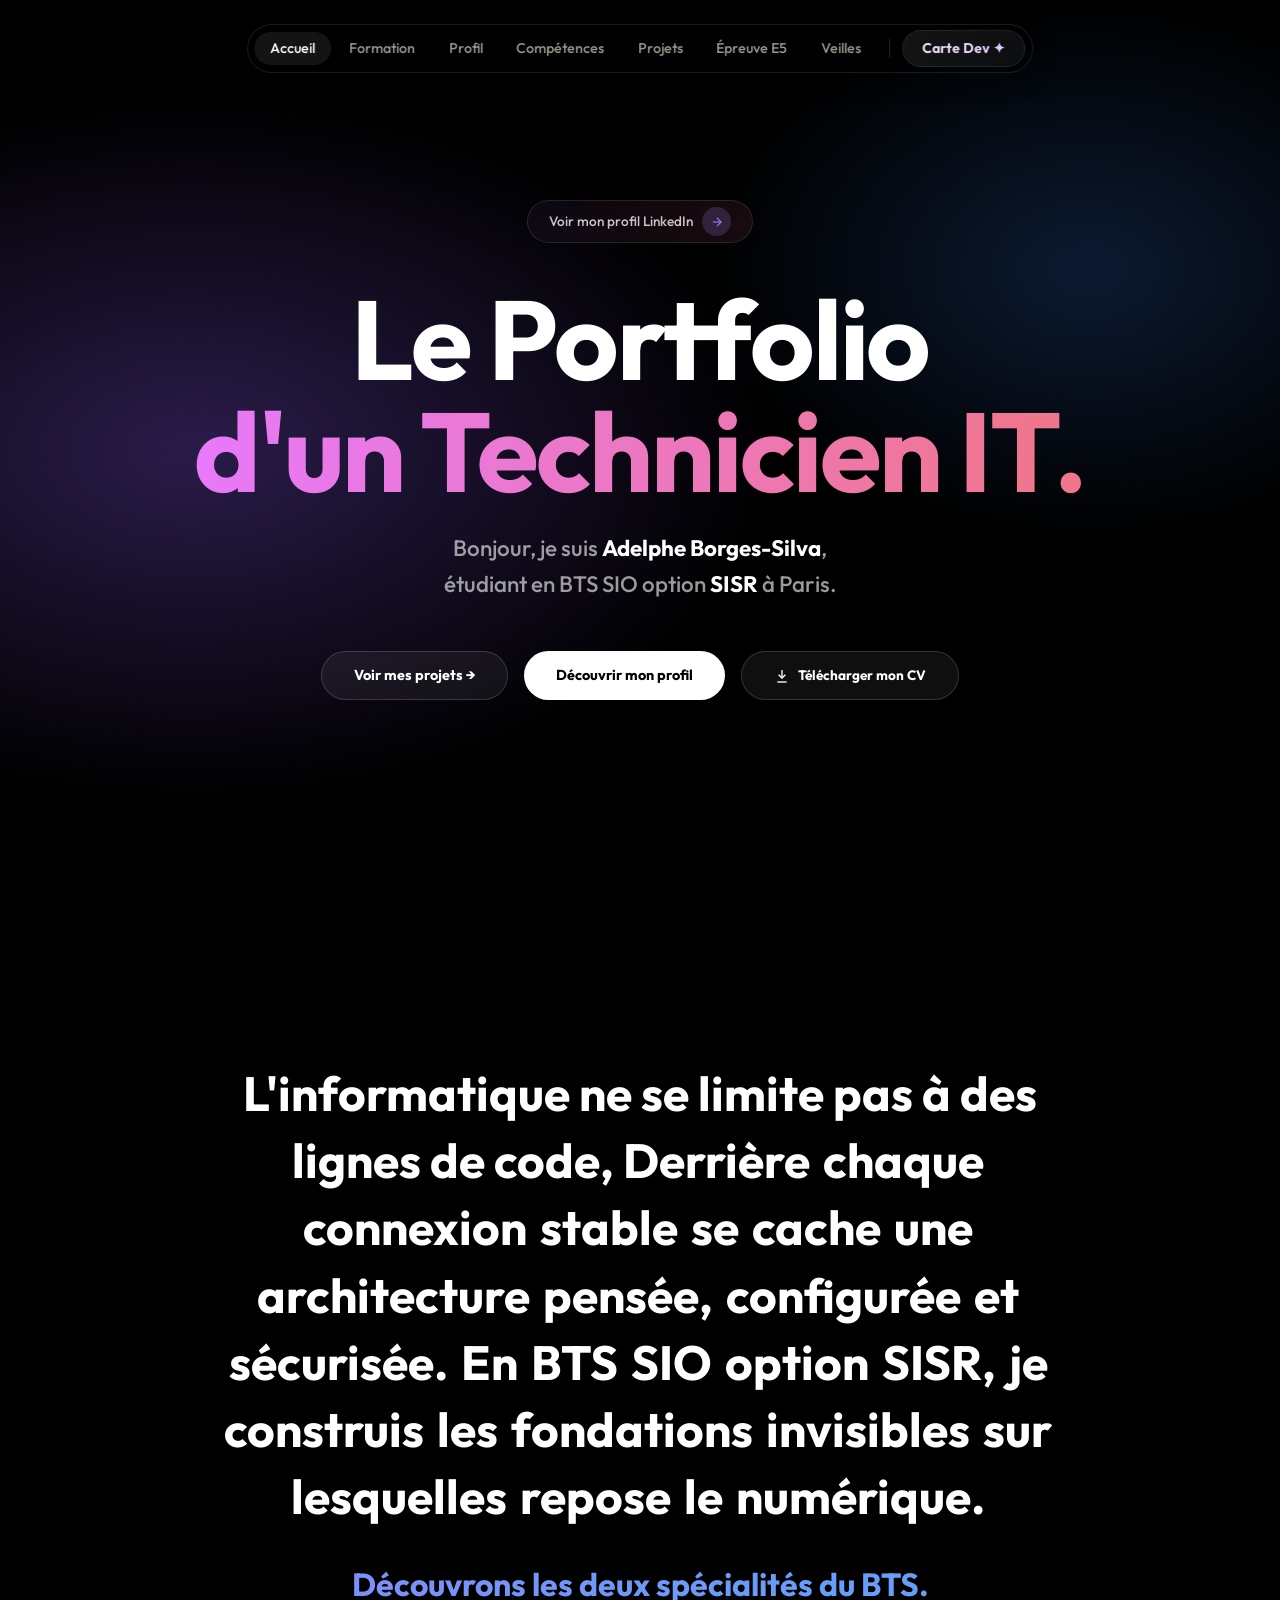
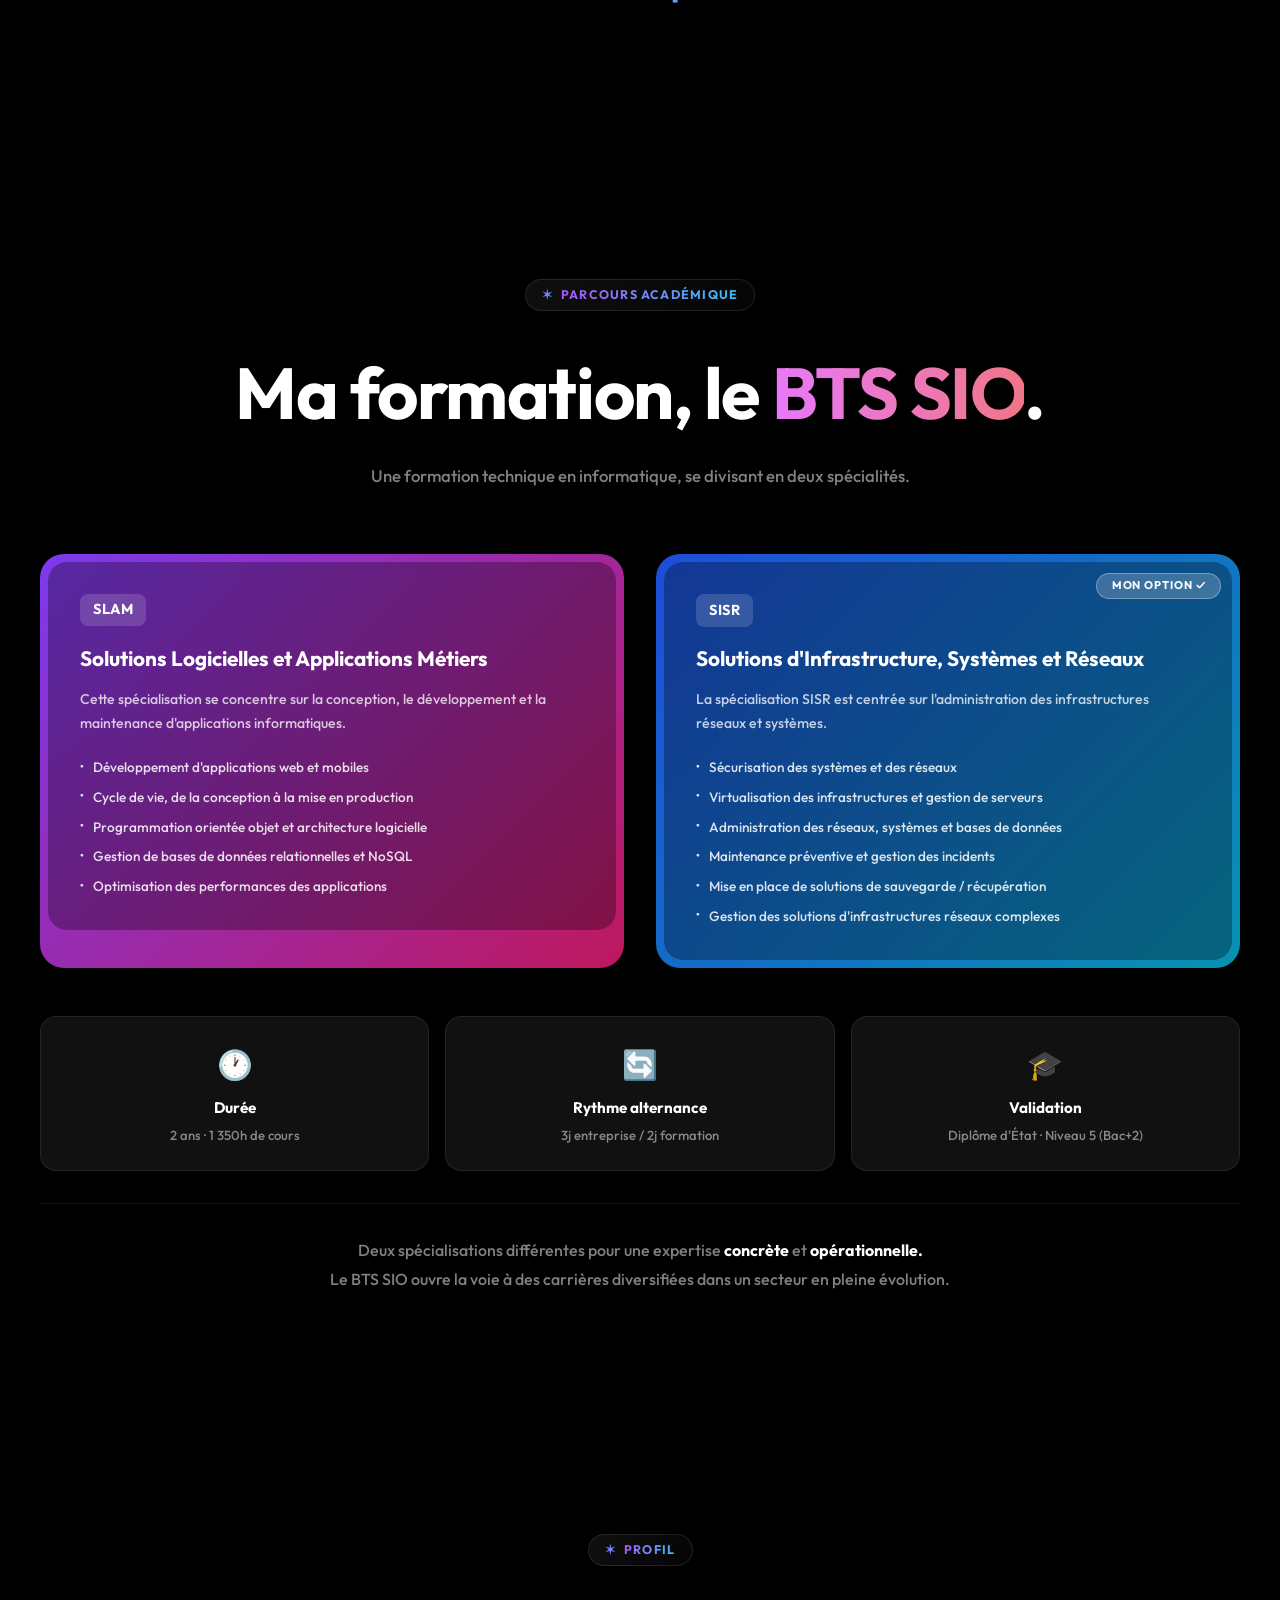
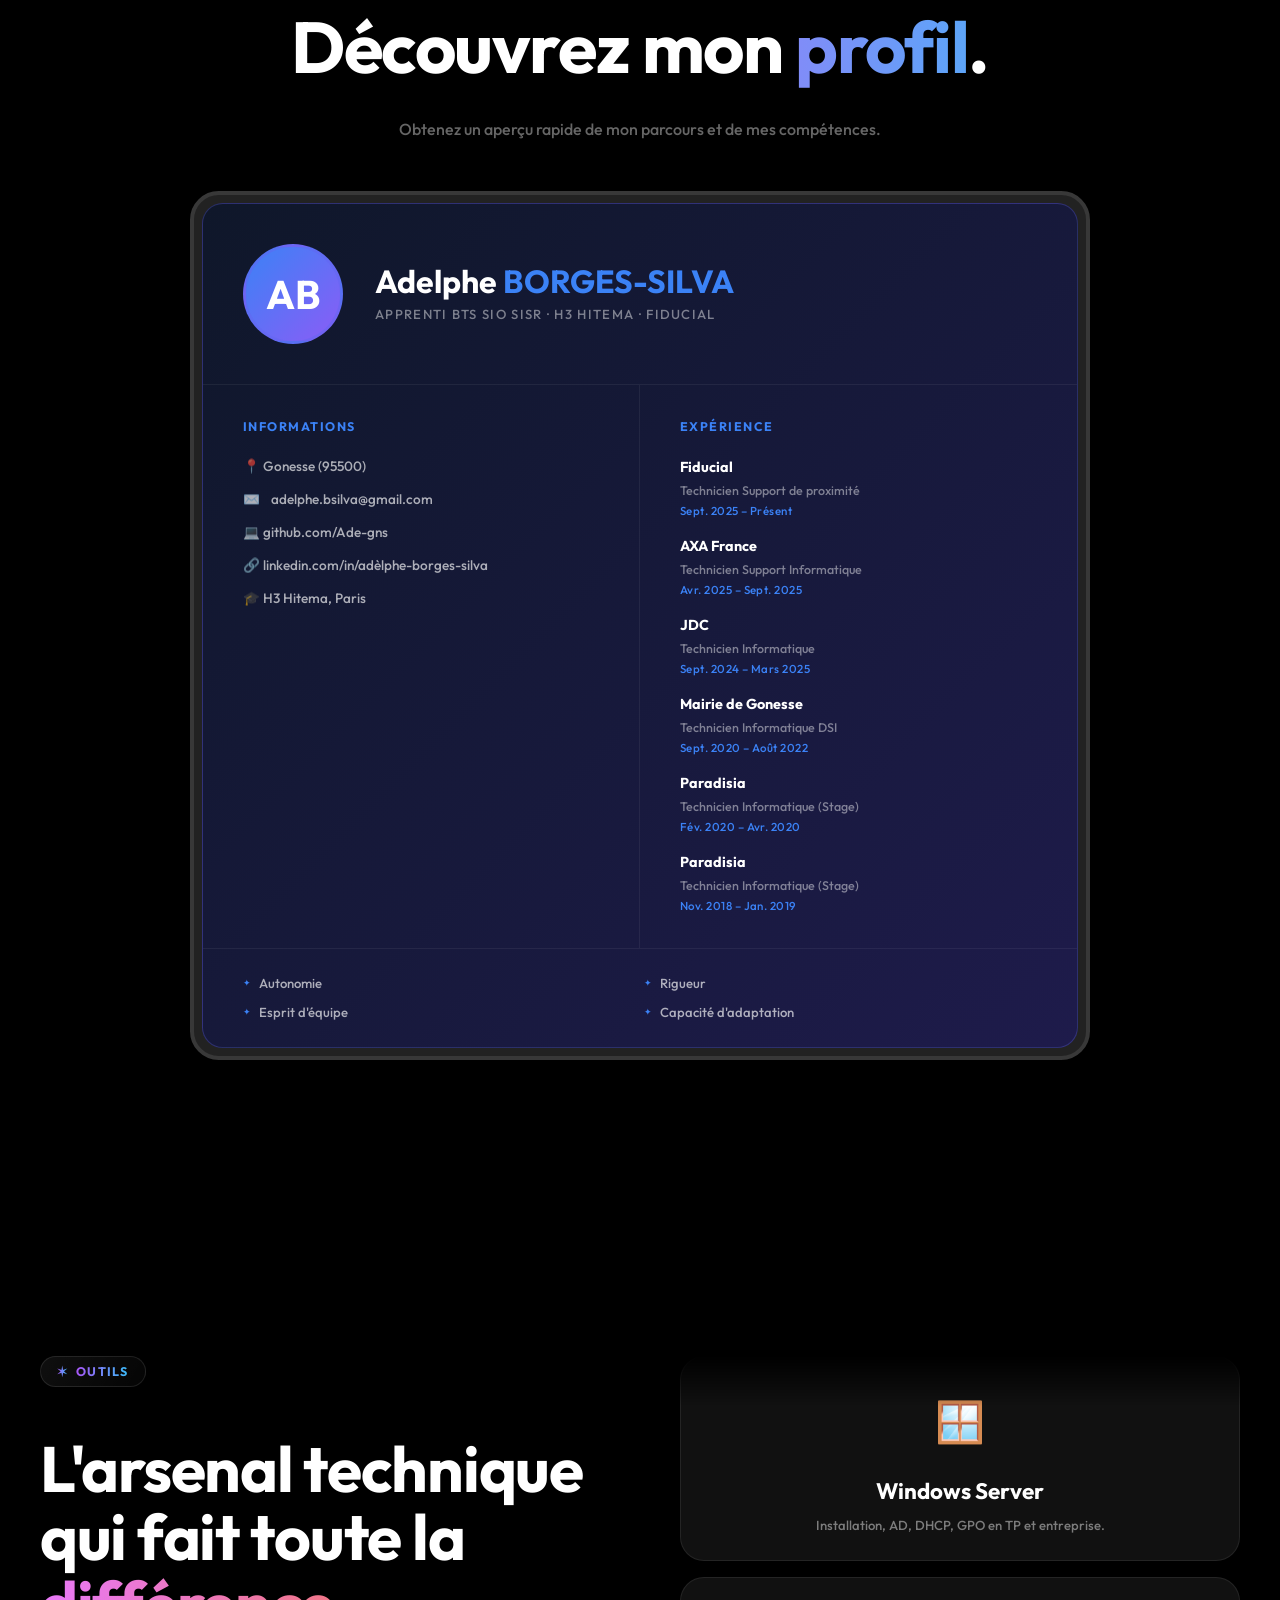
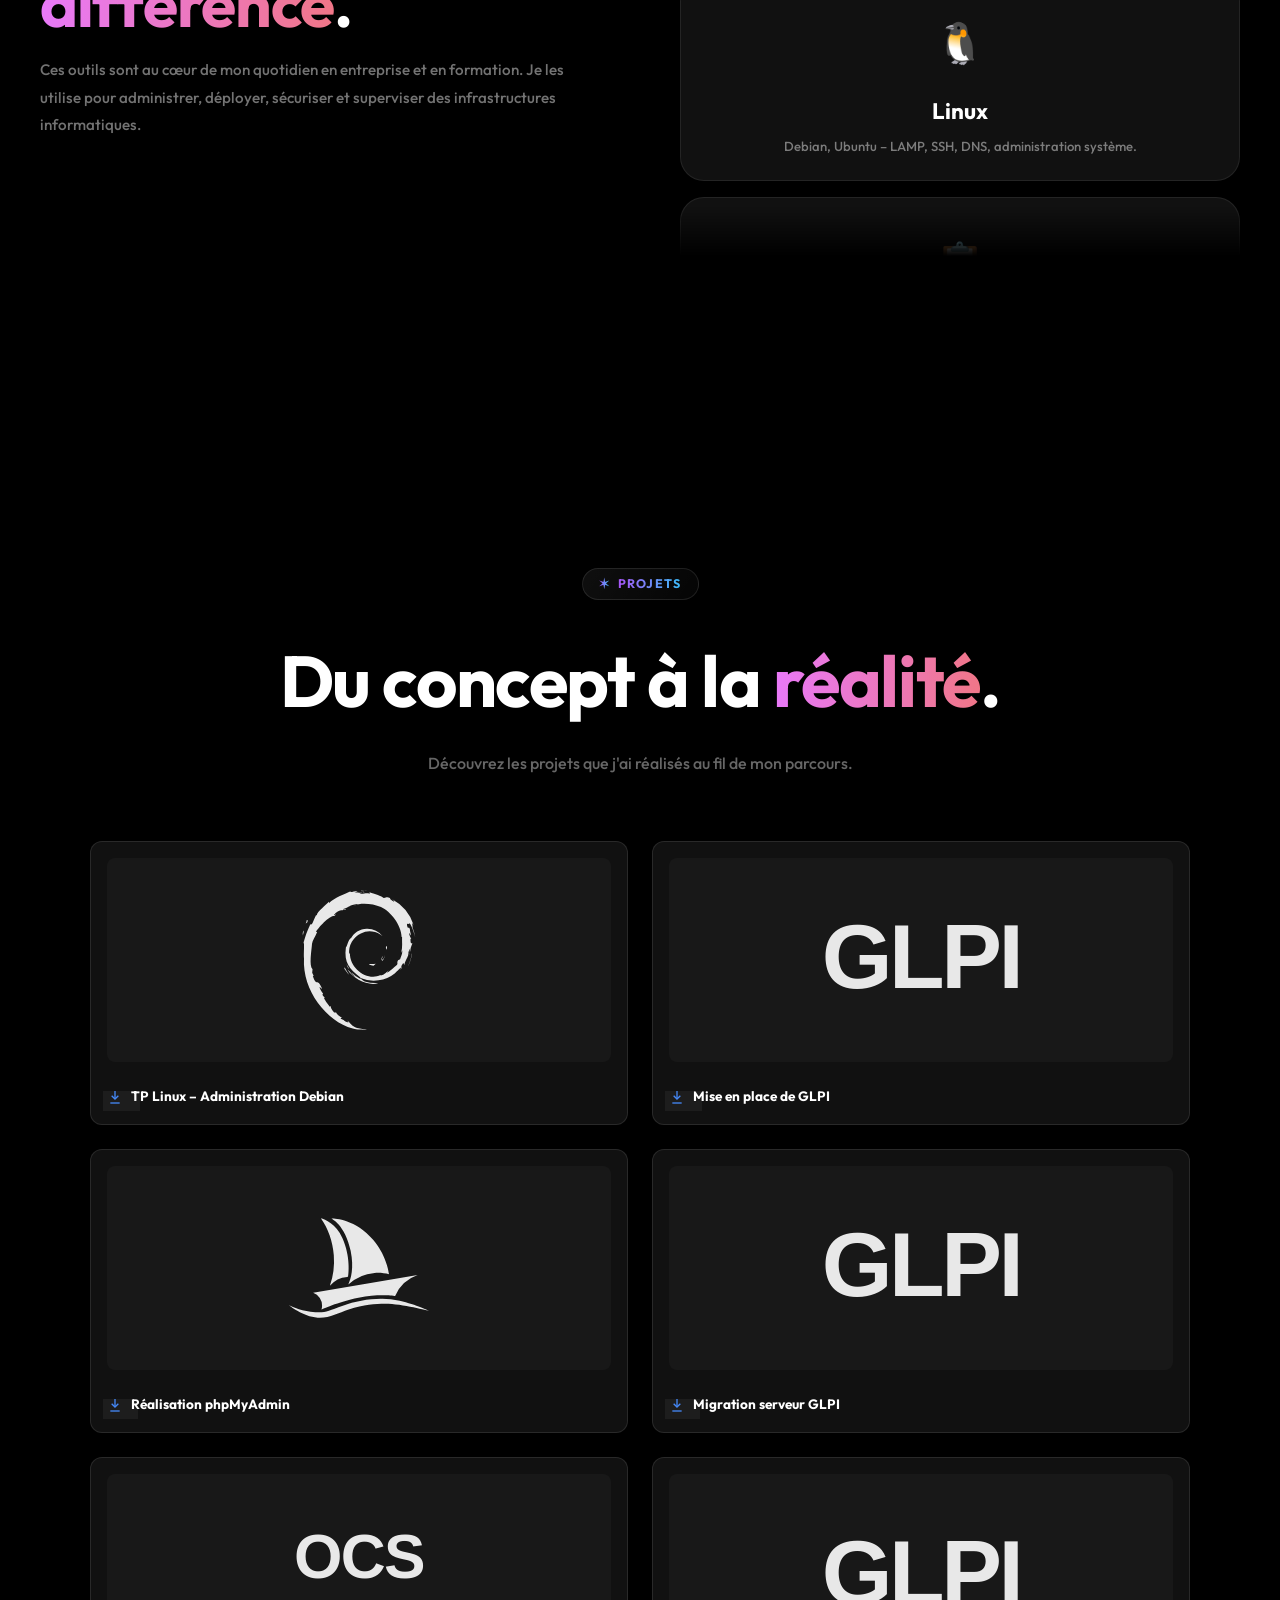
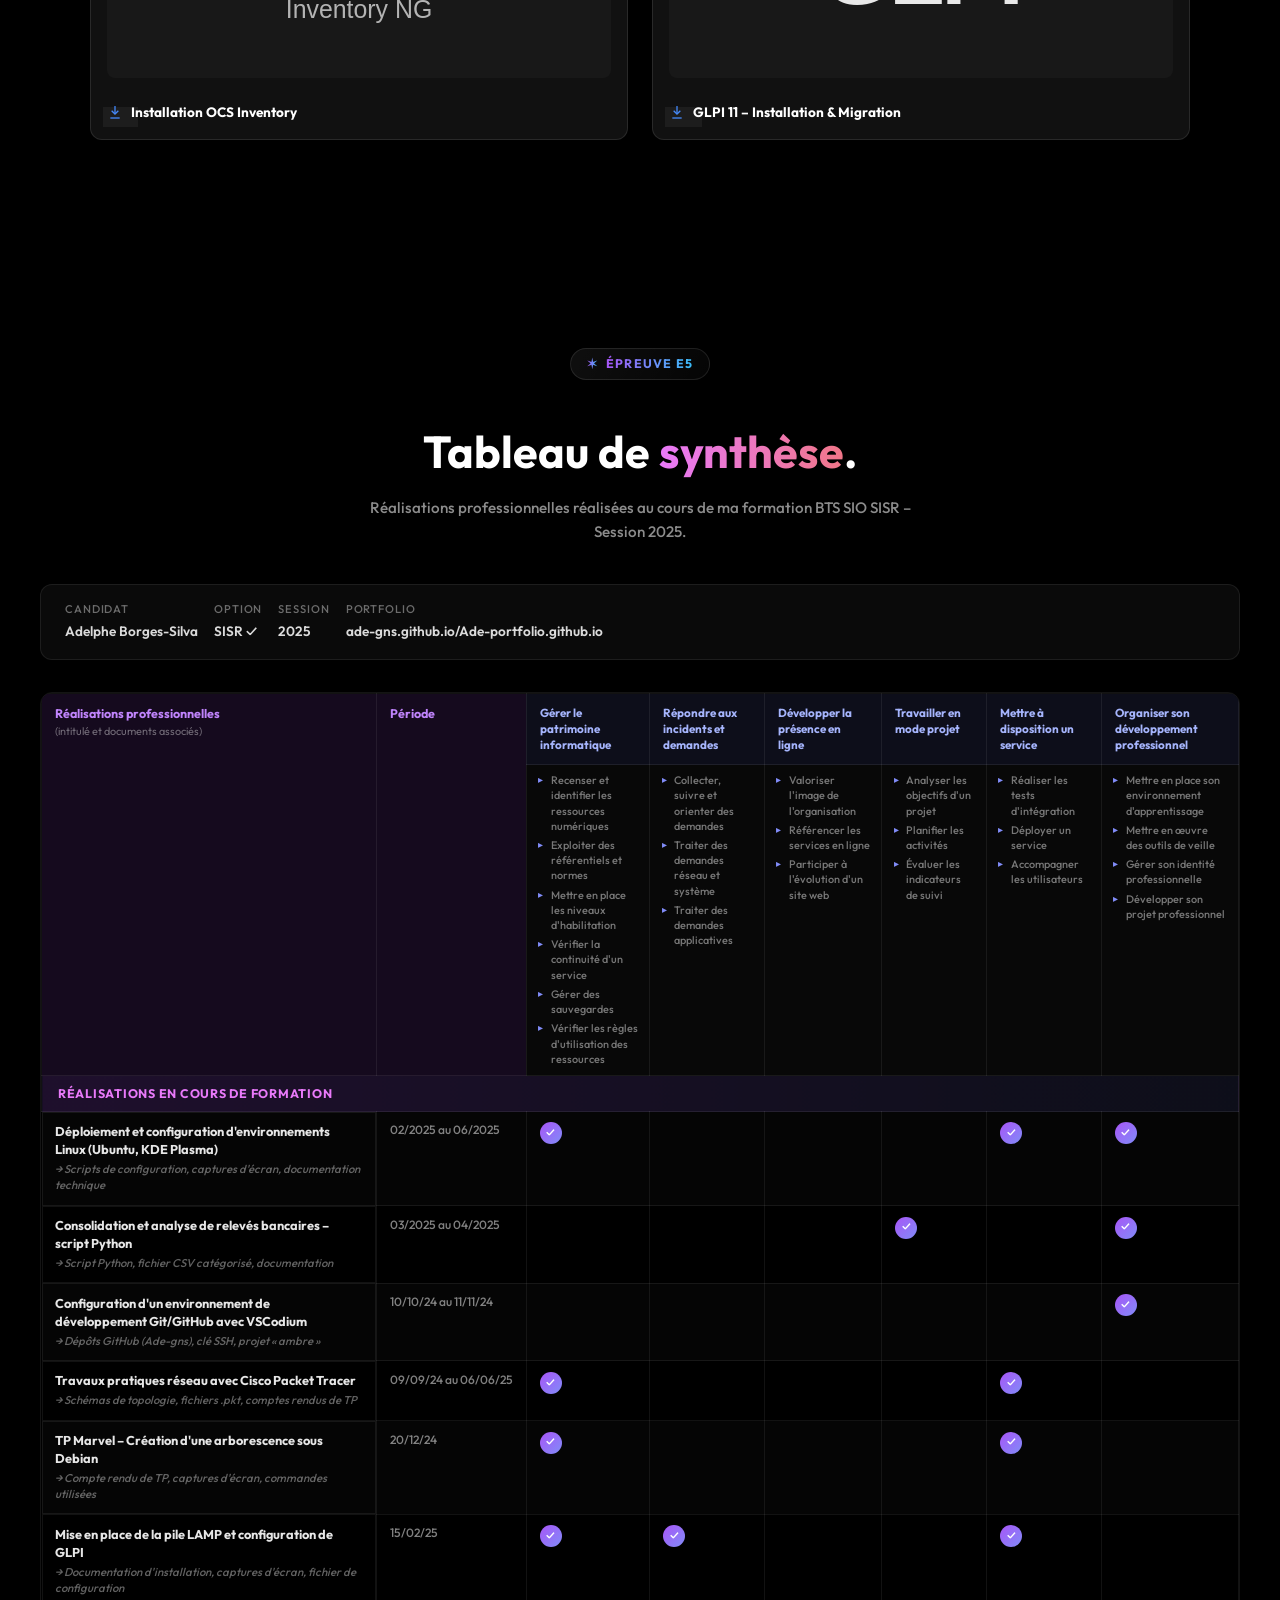
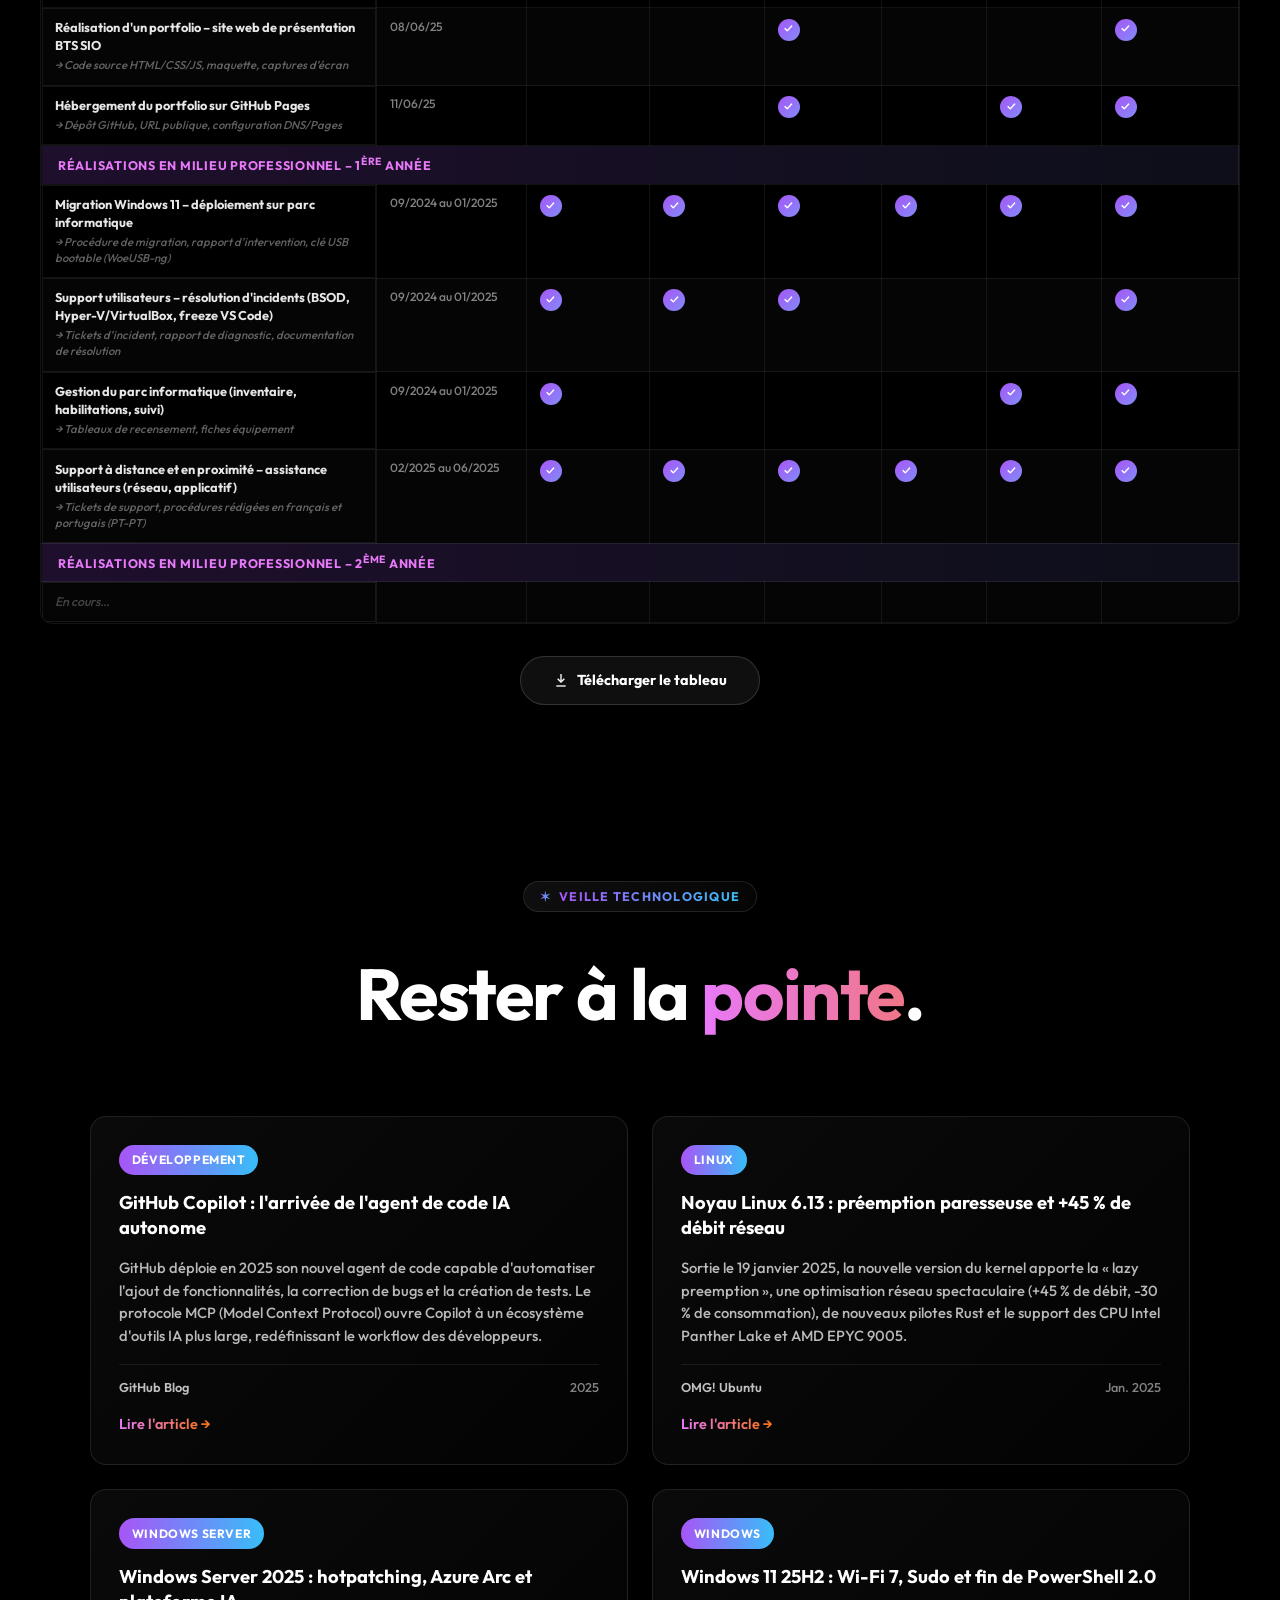
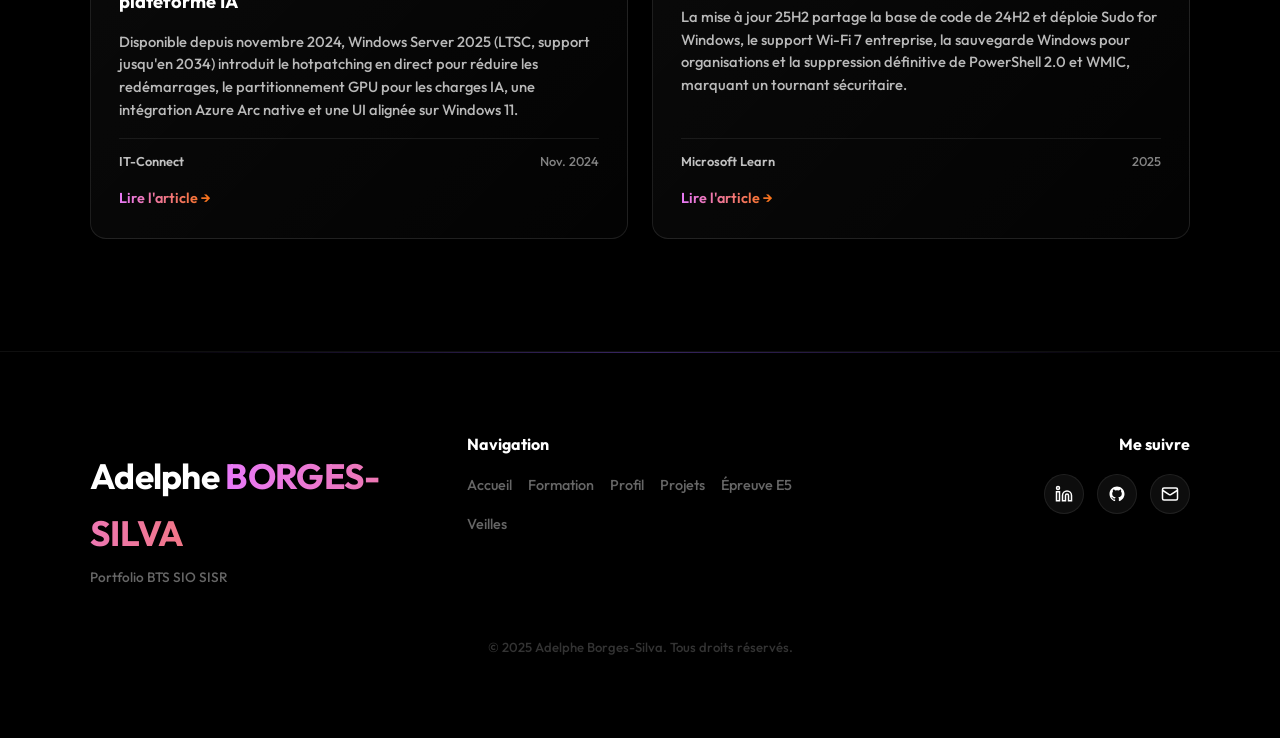
==== commit cb34321c: "move Déploiement Linux et Consolidation Python en tête de la section formation, compléter coches E5 " ====
--- a/index.html
+++ b/index.html
@@ -521,6 +521,28 @@
             </tr>
             <tr class="e5-data-row">
               <td class="e5-td-realisation">
+                <strong>Déploiement et configuration d'environnements Linux (Ubuntu, KDE Plasma)</strong>
+                <span class="e5-docs">→ Scripts de configuration, captures d'écran, documentation technique</span>
+              </td>
+              <td class="e5-td-periode">02/2025 au 06/2025</td>
+              <td class="e5-check"><span>✓</span></td>
+              <td></td><td></td><td></td>
+              <td class="e5-check"><span>✓</span></td>
+              <td class="e5-check"><span>✓</span></td>
+            </tr>
+            <tr class="e5-data-row">
+              <td class="e5-td-realisation">
+                <strong>Consolidation et analyse de relevés bancaires – script Python</strong>
+                <span class="e5-docs">→ Script Python, fichier CSV catégorisé, documentation</span>
+              </td>
+              <td class="e5-td-periode">03/2025 au 04/2025</td>
+              <td></td><td></td><td></td>
+              <td class="e5-check"><span>✓</span></td>
+              <td></td>
+              <td class="e5-check"><span>✓</span></td>
+            </tr>
+            <tr class="e5-data-row">
+              <td class="e5-td-realisation">
                 <strong>Configuration d'un environnement de développement Git/GitHub avec VSCodium</strong>
                 <span class="e5-docs">→ Dépôts GitHub (Ade-gns), clé SSH, projet « ambre »</span>
               </td>
@@ -598,9 +620,10 @@
               <td class="e5-td-periode">09/2024 au 01/2025</td>
               <td class="e5-check"><span>✓</span></td>
               <td class="e5-check"><span>✓</span></td>
-              <td></td><td></td>
-              <td class="e5-check"><span>✓</span></td>
-              <td></td>
+              <td class="e5-check"><span>✓</span></td>
+              <td class="e5-check"><span>✓</span></td>
+              <td class="e5-check"><span>✓</span></td>
+              <td class="e5-check"><span>✓</span></td>
             </tr>
             <tr class="e5-data-row">
               <td class="e5-td-realisation">
@@ -610,7 +633,9 @@
               <td class="e5-td-periode">09/2024 au 01/2025</td>
               <td class="e5-check"><span>✓</span></td>
               <td class="e5-check"><span>✓</span></td>
-              <td></td><td></td><td></td><td></td>
+              <td class="e5-check"><span>✓</span></td>
+              <td></td><td></td>
+              <td class="e5-check"><span>✓</span></td>
             </tr>
             <tr class="e5-data-row">
               <td class="e5-td-realisation">
@@ -619,7 +644,9 @@
               </td>
               <td class="e5-td-periode">09/2024 au 01/2025</td>
               <td class="e5-check"><span>✓</span></td>
-              <td></td><td></td><td></td><td></td><td></td>
+              <td></td><td></td><td></td>
+              <td class="e5-check"><span>✓</span></td>
+              <td class="e5-check"><span>✓</span></td>
             </tr>
             <tr class="e5-data-row">
               <td class="e5-td-realisation">
@@ -629,28 +656,9 @@
               <td class="e5-td-periode">02/2025 au 06/2025</td>
               <td class="e5-check"><span>✓</span></td>
               <td class="e5-check"><span>✓</span></td>
-              <td></td><td></td><td></td><td></td>
-            </tr>
-            <tr class="e5-data-row">
-              <td class="e5-td-realisation">
-                <strong>Déploiement et configuration d'environnements Linux (Ubuntu, KDE Plasma)</strong>
-                <span class="e5-docs">→ Scripts de configuration, captures d'écran, documentation technique</span>
-              </td>
-              <td class="e5-td-periode">02/2025 au 06/2025</td>
-              <td class="e5-check"><span>✓</span></td>
-              <td></td><td></td><td></td>
-              <td class="e5-check"><span>✓</span></td>
-              <td class="e5-check"><span>✓</span></td>
-            </tr>
-            <tr class="e5-data-row">
-              <td class="e5-td-realisation">
-                <strong>Consolidation et analyse de relevés bancaires – script Python</strong>
-                <span class="e5-docs">→ Script Python, fichier CSV catégorisé, documentation</span>
-              </td>
-              <td class="e5-td-periode">03/2025 au 04/2025</td>
-              <td></td><td></td><td></td>
-              <td class="e5-check"><span>✓</span></td>
-              <td></td>
+              <td class="e5-check"><span>✓</span></td>
+              <td class="e5-check"><span>✓</span></td>
+              <td class="e5-check"><span>✓</span></td>
               <td class="e5-check"><span>✓</span></td>
             </tr>
 
